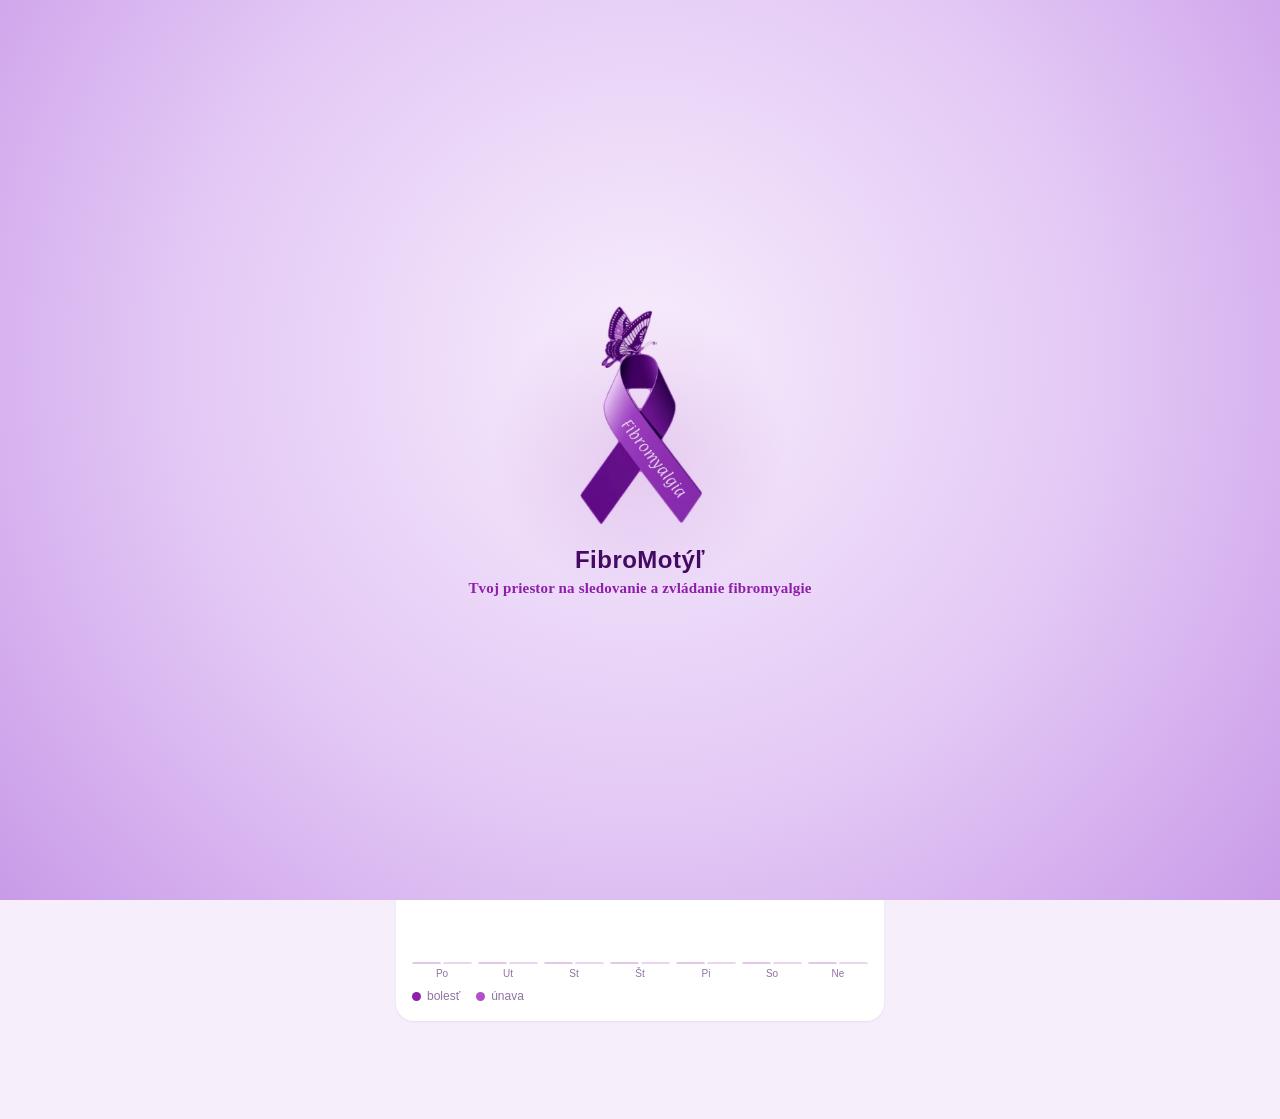
==== index.html @ a42f9e3c "Add checklist of common fibromyalgia-associated diagnoses New "Diagnózy" section with a checklist of" ====
<!DOCTYPE html>
<html lang="sk">
<head>
<meta charset="UTF-8">
<meta name="viewport" content="width=device-width, initial-scale=1.0, maximum-scale=1">
<title>FibroMotýľ</title>
<link rel="manifest" href="manifest.json">
<meta name="theme-color" content="#440A63">
<link rel="apple-touch-icon" href="icon-192.png">
<style>
  :root{
    --bg: #F6EEFB;
    --card: #FFFFFF;
    --ink: #2E123F;
    --ink-soft: #90739F;
    --deep: #440A63;
    --purple: #8E1FA8;
    --purple-light: #D48CE8;
    --accent: #B24FC9;
    --line: #E8DFF5;
    --danger: #C97664;
    --good: #7C9B82;
    --radius: 18px;
  }
  *{box-sizing:border-box;}
  body{
    margin:0;
    background:var(--bg);
    color:var(--ink);
    font-family: -apple-system, BlinkMacSystemFont, "Segoe UI", Roboto, sans-serif;
    -webkit-font-smoothing:antialiased;
  }
  .app{max-width:520px;margin:0 auto;padding-bottom:84px;}

  /* header */
  header.top{
    display:flex;
    align-items:center;
    gap:12px;
    padding:22px 16px 16px;
    background:linear-gradient(160deg, var(--deep), var(--purple) 120%);
    color:#fff;
    border-radius:0 0 24px 24px;
    margin-bottom:14px;
  }
  header.top h1{
    font-size:21px;
    margin:0;
    font-weight:700;
    letter-spacing:.01em;
  }
  header.top p{
    margin:2px 0 0;
    font-size:13px;
    opacity:.85;
  }
  .logo{width:42px;height:42px;flex-shrink:0;}

  main{padding:0 16px;}
  .view{display:none;}
  .view.active{display:block;}

  .card{
    background:var(--card);
    border-radius:var(--radius);
    padding:18px 16px;
    margin-bottom:14px;
    box-shadow: 0 1px 2px rgba(74,42,107,.08);
  }
  .card h2{
    font-size:15px;
    margin:0 0 12px;
    font-weight:700;
    color:var(--deep);
  }
  .card h2 .val{color:var(--purple);}

  /* home summary */
  .summary-row{
    display:flex;
    justify-content:space-between;
    align-items:center;
    padding:10px 0;
    border-bottom:1px solid var(--line);
  }
  .summary-row:last-child{border-bottom:none;}
  .summary-row .lbl{color:var(--ink-soft);font-size:14px;}
  .badge{
    font-size:12px;
    font-weight:700;
    padding:4px 10px;
    border-radius:999px;
  }
  .badge.pending{background:#FBEFE0;color:#B57A2C;}
  .badge.done{background:#E4F1E5;color:var(--good);}

  .quick-btn{
    width:100%;
    padding:14px;
    border:none;
    border-radius:14px;
    background:var(--deep);
    color:#fff;
    font-size:15px;
    font-weight:700;
    margin-top:10px;
    cursor:pointer;
  }

  .tool-grid{
    display:grid;
    grid-template-columns:1fr 1fr;
    gap:10px;
  }
  .tool-card{
    background:var(--card);
    border:1px solid var(--line);
    border-radius:16px;
    padding:16px 10px;
    text-align:center;
    cursor:pointer;
  }
  .tool-card .ic{margin-bottom:8px;color:var(--purple);}
  .tool-card .lbl{font-size:13px;font-weight:600;color:var(--ink);}

  .section-title{
    font-size:14px;
    color:var(--ink-soft);
    margin:22px 4px 10px;
    font-weight:700;
  }

  /* scale (tracker) */
  .scale{display:flex;gap:6px;flex-wrap:wrap;}
  .scale button{
    flex:1 1 auto;min-width:26px;height:42px;border-radius:12px;
    border:1px solid var(--line);background:#FBF8FE;color:var(--ink-soft);
    font-size:13px;font-weight:700;cursor:pointer;
  }
  .scale button.on{color:#fff;border-color:transparent;}
  .scale-labels{display:flex;justify-content:space-between;margin-top:8px;font-size:12px;color:var(--ink-soft);}

  .choice-row{display:flex;gap:8px;}
  .choice-row button{
    flex:1;padding:12px 8px;border-radius:14px;border:1px solid var(--line);
    background:#FBF8FE;color:var(--ink-soft);font-size:14px;font-weight:600;cursor:pointer;
  }
  .choice-row button.on{background:var(--purple);border-color:var(--purple);color:#fff;}

  .chips{display:flex;flex-wrap:wrap;gap:8px;}
  .chip{
    padding:10px 14px;border-radius:999px;border:1px solid var(--line);
    background:#FBF8FE;color:var(--ink-soft);font-size:14px;cursor:pointer;user-select:none;
  }
  .chip.on{background:var(--good);border-color:var(--good);color:#fff;}

  textarea, input[type=text], input[type=date], input[type=tel]{
    width:100%;border:1px solid var(--line);border-radius:12px;padding:12px;
    font-size:15px;font-family:inherit;color:var(--ink);resize:vertical;background:#FBF8FE;
  }
  textarea{min-height:64px;}
  label.f{display:block;font-size:12px;color:var(--ink-soft);margin:10px 0 4px;font-weight:600;}

  .save-btn{
    width:100%;padding:15px;border:none;border-radius:16px;background:var(--deep);
    color:#fff;font-size:15px;font-weight:700;cursor:pointer;margin-top:12px;
  }
  .save-note{text-align:center;font-size:13px;color:var(--good);margin-top:8px;min-height:18px;font-weight:600;}

  .trend{display:flex;align-items:flex-end;gap:6px;height:90px;padding-top:8px;}
  .trend .day{flex:1;display:flex;flex-direction:column;align-items:center;justify-content:flex-end;height:100%;gap:4px;}
  .trend .bar{width:100%;border-radius:6px 6px 0 0;background:var(--purple);}
  .trend .bar.fatigue{background:var(--accent);}
  .trend .lbl{font-size:10px;color:var(--ink-soft);}
  .legend{display:flex;gap:16px;font-size:12px;color:var(--ink-soft);margin-top:10px;}
  .legend span{display:flex;align-items:center;gap:6px;}
  .dot{width:9px;height:9px;border-radius:50%;display:inline-block;}

  .entry{padding:12px 0;border-bottom:1px solid var(--line);font-size:14px;}
  .entry:last-child{border-bottom:none;}
  .entry-top{display:flex;justify-content:space-between;align-items:center;color:var(--ink-soft);}
  .entry-top b{color:var(--ink);}
  .entry-syms{margin-top:4px;color:var(--ink-soft);font-size:13px;}
  .entry-note{margin-top:4px;font-style:italic;color:var(--ink-soft);font-size:13px;}
  .del-btn{border:none;background:none;color:var(--danger);font-size:13px;cursor:pointer;padding:4px;}

  .empty{color:var(--ink-soft);font-size:14px;text-align:center;padding:20px 10px;}

  .list-item{
    display:flex;justify-content:space-between;align-items:flex-start;gap:10px;
    padding:14px 0;border-bottom:1px solid var(--line);
  }
  .list-item:last-child{border-bottom:none;}
  .list-item .info b{display:block;font-size:15px;color:var(--ink);}
  .list-item .info span{font-size:13px;color:var(--ink-soft);}
  .toggle-btn{
    border:1px solid var(--purple);background:#fff;color:var(--purple);
    border-radius:999px;padding:8px 14px;font-size:13px;font-weight:700;cursor:pointer;white-space:nowrap;
  }
  .toggle-btn.on{background:var(--good);border-color:var(--good);color:#fff;}

  /* bottom nav */
  nav.bottom{
    position:fixed;bottom:0;left:0;right:0;
    background:#fff;border-top:1px solid var(--line);
    display:flex;justify-content:space-around;padding:8px 4px calc(8px + env(safe-area-inset-bottom));
    max-width:520px;margin:0 auto;
  }
  nav.bottom button{
    background:none;border:none;display:flex;flex-direction:column;align-items:center;gap:3px;
    color:var(--ink-soft);font-size:10px;font-weight:600;cursor:pointer;padding:4px 2px;flex:1;
  }
  nav.bottom button.active{color:var(--deep);}
  nav.bottom svg{width:21px;height:21px;}

  /* ---------- splash ---------- */
  #splash{
    position:fixed;inset:0;z-index:999;
    display:flex;flex-direction:column;align-items:center;justify-content:center;
    background:radial-gradient(circle at 50% 40%, #F7EDFC 0%, #E3C8F5 55%, #C99BE8 100%);
    transition:opacity .7s ease, visibility .7s ease;
  }
  #splash.hide{opacity:0;visibility:hidden;pointer-events:none;}
  #splash .glow{
    position:absolute;width:300px;height:300px;border-radius:50%;
    background:radial-gradient(circle, rgba(142,31,168,.14) 0%, rgba(142,31,168,0) 70%);
    animation:glowPulse 3.4s ease-in-out infinite;
  }
  @keyframes glowPulse{0%,100%{transform:scale(1);opacity:.6;}50%{transform:scale(1.14);opacity:1;}}

  #splash img#splashArt{
    width:230px;height:auto;position:relative;
    mix-blend-mode:multiply;
    opacity:0;transform:scale(.72);
    animation:artBloom 1.6s cubic-bezier(.34,1.4,.64,1) forwards .2s;
  }
  @keyframes artBloom{to{opacity:1;transform:scale(1);}}

  #splash h2{
    color:var(--deep);font-size:24px;font-weight:800;letter-spacing:.02em;margin:18px 0 4px;
    opacity:0;animation:riseIn .7s ease forwards;animation-delay:1.6s;
  }
  #splash p{
    font-family:Georgia, "Times New Roman", serif;
    color:var(--purple);font-size:15px;font-weight:700;letter-spacing:.01em;
    margin:0;text-align:center;padding:0 36px;line-height:1.45;
    opacity:0;animation:riseIn .7s ease forwards;animation-delay:1.85s;
  }
  @keyframes riseIn{from{opacity:0;transform:translateY(12px);}to{opacity:1;transform:translateY(0);}}

  /* counter (water) */
  .counter-row{display:flex;gap:12px;align-items:center;justify-content:center;padding:6px 0;}
  .counter-btn{
    width:46px;height:46px;border-radius:50%;border:1px solid var(--line);background:#FBF8FE;
    color:var(--deep);font-size:22px;font-weight:800;cursor:pointer;line-height:1;
  }
  .counter-num{font-size:28px;font-weight:800;color:var(--purple);min-width:44px;text-align:center;}

  /* print (Súhrn pre lekára) */
  @media print{
    body *{visibility:hidden;}
    #summaryContent, #summaryContent *{visibility:visible;}
    #summaryContent{position:absolute;left:0;top:0;width:100%;background:#fff;}
    nav.bottom, header.top, #splash, .no-print{display:none !important;}
  }
</style>
</head>
<body>
<div id="splash">
  <div class="glow"></div>
  <img id="splashArt" alt="Fibromyalgia" src="[data-uri]">
  <h2>FibroMotýľ</h2>
  <p>Tvoj priestor na sledovanie a zvládanie fibromyalgie</p>
</div>
<div class="app">

  <header class="top">
    <svg class="logo" viewBox="0 0 64 64" fill="none" xmlns="http://www.w3.org/2000/svg">
      <defs>
        <linearGradient id="wg" x1="0" y1="0" x2="1" y2="1">
          <stop offset="0" stop-color="#E6C6F5"/>
          <stop offset="1" stop-color="#8E1FA8"/>
        </linearGradient>
      </defs>
      <path d="M32 30 C24 10, 6 8, 6 22 C6 34, 20 34, 32 30 Z" fill="url(#wg)"/>
      <path d="M32 30 C40 10, 58 8, 58 22 C58 34, 44 34, 32 30 Z" fill="url(#wg)"/>
      <path d="M32 30 C22 40, 8 42, 10 52 C12 60, 26 54, 32 34 Z" fill="url(#wg)" opacity="0.85"/>
      <path d="M32 30 C42 40, 56 42, 54 52 C52 60, 38 54, 32 34 Z" fill="url(#wg)" opacity="0.85"/>
      <rect x="30.5" y="16" width="3" height="30" rx="1.5" fill="#440A63"/>
    </svg>
    <div>
      <h1>FibroMotýľ</h1>
      <p>Tvoj priestor na sledovanie a zvládanie fibromyalgie</p>
    </div>
  </header>

  <main>

    <!-- HOME -->
    <section class="view active" id="view-home">
      <div class="card">
        <h2>Denné sledovanie</h2>
        <div class="summary-row">
          <span class="lbl">Včera</span>
          <span class="badge" id="homeYesterday">–</span>
        </div>
        <div class="summary-row">
          <span class="lbl">Dnes</span>
          <span class="badge" id="homeToday">–</span>
        </div>
        <button class="quick-btn" data-goto="tracker">+ Pridať dnešný záznam</button>
      </div>

      <div class="section-title">Nástroje</div>
      <div class="tool-grid">
        <div class="tool-card" data-goto="journal">
          <div class="ic"><svg width="26" height="26" viewBox="0 0 24 24" fill="none"><path d="M4 4h13a2 2 0 0 1 2 2v14l-3-2H4a2 2 0 0 1-2-2V6a2 2 0 0 1 2-2Z" stroke="currentColor" stroke-width="1.6"/></svg></div>
          <div class="lbl">Môj denník</div>
        </div>
        <div class="tool-card" data-goto="meds">
          <div class="ic"><svg width="26" height="26" viewBox="0 0 24 24" fill="none"><rect x="3" y="9" width="18" height="7" rx="3.5" stroke="currentColor" stroke-width="1.6"/><path d="M12 9v7" stroke="currentColor" stroke-width="1.6"/></svg></div>
          <div class="lbl">Moje lieky</div>
        </div>
        <div class="tool-card" data-goto="labs">
          <div class="ic"><svg width="26" height="26" viewBox="0 0 24 24" fill="none"><path d="M9 3h6M10 3v6l-5 9a2 2 0 0 0 2 3h10a2 2 0 0 0 2-3l-5-9V3" stroke="currentColor" stroke-width="1.6" stroke-linejoin="round"/></svg></div>
          <div class="lbl">Moje výsledky</div>
        </div>
        <div class="tool-card" data-goto="team">
          <div class="ic"><svg width="26" height="26" viewBox="0 0 24 24" fill="none"><circle cx="9" cy="8" r="3" stroke="currentColor" stroke-width="1.6"/><path d="M3 20c0-3.3 2.7-5 6-5s6 1.7 6 5" stroke="currentColor" stroke-width="1.6"/><circle cx="18" cy="9" r="2.3" stroke="currentColor" stroke-width="1.6"/><path d="M15.5 20c0-2.4 1.7-3.8 3.8-4" stroke="currentColor" stroke-width="1.6"/></svg></div>
          <div class="lbl">Môj tím</div>
        </div>
        <div class="tool-card" data-goto="nutrition">
          <div class="ic"><svg width="26" height="26" viewBox="0 0 24 24" fill="none"><path d="M6 2v8a3 3 0 0 0 3 3v9M6 2v6M9 2v6" stroke="currentColor" stroke-width="1.6" stroke-linecap="round"/><path d="M17 2c-1.5 0-3 1.5-3 4v5a2 2 0 0 0 2 2v9" stroke="currentColor" stroke-width="1.6" stroke-linecap="round"/></svg></div>
          <div class="lbl">Strava</div>
        </div>
        <div class="tool-card" data-goto="cycle">
          <div class="ic"><svg width="26" height="26" viewBox="0 0 24 24" fill="none"><circle cx="12" cy="12" r="9" stroke="currentColor" stroke-width="1.6"/><path d="M12 7v5l3.5 2" stroke="currentColor" stroke-width="1.6" stroke-linecap="round"/></svg></div>
          <div class="lbl">Cyklus</div>
        </div>
        <div class="tool-card" data-goto="summary">
          <div class="ic"><svg width="26" height="26" viewBox="0 0 24 24" fill="none"><path d="M6 2h9l3 3v17H6z" stroke="currentColor" stroke-width="1.6" stroke-linejoin="round"/><path d="M9 10h6M9 14h6M9 18h4" stroke="currentColor" stroke-width="1.6" stroke-linecap="round"/></svg></div>
          <div class="lbl">Súhrn pre lekára</div>
        </div>
        <div class="tool-card" data-goto="backup">
          <div class="ic"><svg width="26" height="26" viewBox="0 0 24 24" fill="none"><path d="M12 3v12m0 0l-4-4m4 4l4-4" stroke="currentColor" stroke-width="1.6" stroke-linecap="round" stroke-linejoin="round"/><path d="M4 17v2a2 2 0 0 0 2 2h12a2 2 0 0 0 2-2v-2" stroke="currentColor" stroke-width="1.6" stroke-linecap="round"/></svg></div>
          <div class="lbl">Záloha</div>
        </div>
        <div class="tool-card" data-goto="diagnoses">
          <div class="ic"><svg width="26" height="26" viewBox="0 0 24 24" fill="none"><path d="M9 3h6a1 1 0 0 1 1 1v1h1a2 2 0 0 1 2 2v12a2 2 0 0 1-2 2H7a2 2 0 0 1-2-2V7a2 2 0 0 1 2-2h1V4a1 1 0 0 1 1-1Z" stroke="currentColor" stroke-width="1.6" stroke-linejoin="round"/><path d="M8.5 13l2 2 4-4.5" stroke="currentColor" stroke-width="1.6" stroke-linecap="round" stroke-linejoin="round"/></svg></div>
          <div class="lbl">Diagnózy</div>
        </div>
      </div>

      <div class="section-title">Posledných 7 dní</div>
      <div class="card">
        <div class="trend" id="trendChart"></div>
        <div class="legend">
          <span><span class="dot" style="background:var(--purple)"></span> bolesť</span>
          <span><span class="dot" style="background:var(--accent)"></span> únava</span>
        </div>
      </div>
    </section>

    <!-- TRACKER -->
    <section class="view" id="view-tracker">
      <div class="card">
        <div id="todayLabel" style="font-size:13px;color:var(--ink-soft);margin-bottom:2px;"></div>
        <h2 style="margin-top:0;">Dnešný záznam</h2>
      </div>

      <div class="card">
        <h2>Bolesť dnes: <span class="val" id="painVal">–</span></h2>
        <div class="scale" id="painScale"></div>
        <div class="scale-labels"><span>žiadna</span><span>najhoršia</span></div>
      </div>

      <div class="card">
        <h2>Únava dnes: <span class="val" id="fatigueVal">–</span></h2>
        <div class="scale" id="fatigueScale"></div>
        <div class="scale-labels"><span>žiadna</span><span>vyčerpaná</span></div>
      </div>

      <div class="card">
        <h2>Nálada / stres dnes: <span class="val" id="moodVal">–</span></h2>
        <div class="scale" id="moodScale"></div>
        <div class="scale-labels"><span>pokojná</span><span>veľmi vystresovaná</span></div>
      </div>

      <div class="card">
        <h2>Spánok</h2>
        <div class="choice-row" id="sleepRow">
          <button data-v="dobry">Dobrý</button>
          <button data-v="priemerny">Priemerný</button>
          <button data-v="zly">Zlý</button>
        </div>
      </div>

      <div class="card">
        <h2>Pitný režim dnes</h2>
        <div class="counter-row">
          <button class="counter-btn" id="waterMinusBtn">−</button>
          <div class="counter-num" id="waterDisplay">0</div>
          <button class="counter-btn" id="waterPlusBtn">+</button>
        </div>
        <div class="empty" style="padding:6px 0 0;">pohárov vody dnes</div>
      </div>

      <div class="card">
        <h2>Počasie dnes</h2>
        <button class="toggle-btn" id="weatherBtn" style="width:100%;">Zistiť počasie podľa polohy</button>
        <div id="weatherStatus" style="font-size:13px;color:var(--ink-soft);margin-top:8px;"></div>
      </div>

      <div class="card">
        <h2>Tep a kroky (nepovinné)</h2>
        <label class="f">Priemerný tep (bpm)</label>
        <input type="text" inputmode="numeric" id="heartRateInput" placeholder="Napr. 78">
        <label class="f">Počet krokov</label>
        <input type="text" inputmode="numeric" id="stepsInput" placeholder="Napr. 3200">
        <div class="empty" style="padding:8px 0 0;text-align:left;">Zadajte hodnoty z appky Zdravie / Google Fit, alebo skúste krokomer nižšie.</div>
        <button class="toggle-btn" id="pedoToggleBtn" style="margin-top:10px;width:100%;">Spustiť krokomer telefónu</button>
        <div id="pedoStatus" style="font-size:13px;color:var(--ink-soft);margin-top:8px;"></div>
      </div>

      <div class="card">
        <h2>Príznaky dnes</h2>
        <div class="chips" id="symChips"></div>
      </div>

      <div class="card">
        <h2>Poznámka (nepovinné)</h2>
        <textarea id="noteInput" placeholder="Napr. čo mohlo bolesť spustiť, ako si sa cítila..."></textarea>
      </div>

      <button class="save-btn" id="saveBtn">Uložiť dnešný záznam</button>
      <div class="save-note" id="saveNote"></div>

      <div class="section-title">História záznamov</div>
      <div class="card" id="historyCard"><div class="empty">Zatiaľ žiadne záznamy.</div></div>
    </section>

    <!-- JOURNAL -->
    <section class="view" id="view-journal">
      <div class="card">
        <h2>Nový zápis do denníka</h2>
        <textarea id="journalInput" placeholder="Ako sa dnes cítiš? Čo sa dialo?" style="min-height:90px;"></textarea>
        <button class="save-btn" id="journalSaveBtn">Uložiť zápis</button>
      </div>
      <div class="section-title">Moje zápisy</div>
      <div class="card" id="journalList"><div class="empty">Zatiaľ žiadne zápisy.</div></div>
    </section>

    <!-- MEDS -->
    <section class="view" id="view-meds">
      <div class="card">
        <h2>Pripomienky</h2>
        <div class="empty" style="text-align:left;padding:0 0 10px;">Appka vám vie pripomenúť liek, ak ju máte otvorenú v prehliadači telefónu. Nie je to 100% spoľahlivé na pozadí (najmä na iPhone), preto sa naň úplne nespoliehajte.</div>
        <button class="toggle-btn" id="notifPermBtn" style="width:100%;">Povoliť pripomienky</button>
        <div id="notifStatus" style="font-size:13px;color:var(--ink-soft);margin-top:8px;"></div>
      </div>
      <div class="card">
        <h2>Pridať liek</h2>
        <label class="f">Názov lieku</label>
        <input type="text" id="medName" placeholder="Napr. Pregabalin">
        <label class="f">Dávka</label>
        <input type="text" id="medDose" placeholder="Napr. 75 mg">
        <label class="f">Kedy užívať</label>
        <input type="text" id="medTime" placeholder="Napr. ráno a večer">
        <label class="f">Pripomenúť o (nepovinné)</label>
        <input type="time" id="medReminder">
        <button class="save-btn" id="medSaveBtn">Pridať liek</button>
      </div>
      <div class="section-title">Moje lieky</div>
      <div class="card" id="medsList"><div class="empty">Zatiaľ žiadne lieky.</div></div>
    </section>

    <!-- LABS -->
    <section class="view" id="view-labs">
      <div class="card">
        <h2>Pridať výsledok</h2>
        <label class="f">Názov vyšetrenia</label>
        <input type="text" id="labName" placeholder="Napr. Vitamín D">
        <label class="f">Hodnota</label>
        <input type="text" id="labValue" placeholder="Napr. 42 nmol/l">
        <label class="f">Dátum</label>
        <input type="date" id="labDate">
        <button class="save-btn" id="labSaveBtn">Pridať výsledok</button>
      </div>
      <div class="section-title">Moje výsledky</div>
      <div class="card" id="labsList"><div class="empty">Zatiaľ žiadne výsledky.</div></div>
    </section>

    <!-- TEAM -->
    <section class="view" id="view-team">
      <div class="card">
        <h2>Pridať kontakt</h2>
        <label class="f">Meno</label>
        <input type="text" id="teamName" placeholder="Napr. MUDr. Nováková">
        <label class="f">Špecializácia</label>
        <input type="text" id="teamSpec" placeholder="Napr. reumatológ">
        <label class="f">Telefón</label>
        <input type="tel" id="teamPhone" placeholder="Napr. 0900 123 456">
        <button class="save-btn" id="teamSaveBtn">Pridať kontakt</button>
      </div>
      <div class="section-title">Môj tím starostlivosti</div>
      <div class="card" id="teamList"><div class="empty">Zatiaľ žiadne kontakty.</div></div>
    </section>

    <!-- NUTRITION -->
    <section class="view" id="view-nutrition">
      <div class="card">
        <h2>Dnešný príjem kalórií</h2>
        <div class="empty" id="nutritionTotal" style="font-size:1.4rem;font-weight:700;color:var(--purple);">0 kcal</div>
      </div>
      <div class="card">
        <h2>Vyhľadať potravinu</h2>
        <label class="f">Názov potraviny</label>
        <input type="text" id="foodSearchInput" placeholder="Napr. jogurt biely">
        <button class="save-btn" id="foodSearchBtn">Hľadať</button>
        <div id="foodSearchStatus" style="margin-top:8px;font-size:.9rem;color:#777;"></div>
        <div id="foodSearchResults"></div>
      </div>
      <div class="card">
        <h2>Pridať ručne</h2>
        <label class="f">Názov</label>
        <input type="text" id="manualFoodName" placeholder="Napr. domáca polievka">
        <label class="f">Kalórie (kcal)</label>
        <input type="number" id="manualFoodKcal" placeholder="Napr. 250">
        <button class="save-btn" id="manualFoodBtn">Pridať</button>
      </div>
      <div class="section-title">Dnešný záznam stravy</div>
      <div class="card" id="nutritionList"><div class="empty">Zatiaľ žiadny záznam.</div></div>
    </section>

    <!-- CYCLE -->
    <section class="view" id="view-cycle">
      <div class="card">
        <h2>Sledovanie cyklu</h2>
        <div class="empty" id="cycleStatus" style="text-align:left;padding:0 0 14px;">Zatiaľ žiadny záznam.</div>
        <button class="save-btn" id="cycleLogBtn">Dnes mi začala menštruácia</button>
      </div>
      <div class="section-title">História</div>
      <div class="card" id="cycleList"><div class="empty">Zatiaľ žiadne záznamy.</div></div>
    </section>

    <!-- SUMMARY (pre lekára) -->
    <section class="view" id="view-summary">
      <div class="card no-print">
        <h2>Súhrn pre lekára</h2>
        <div class="empty" style="text-align:left;padding:0 0 14px;">Appka pripraví prehľadný súhrn posledných 14 dní. Tlačidlo otvorí tlačové okno, kde môžete zvoliť „Uložiť ako PDF" a poslať alebo vytlačiť súhrn pre lekára.</div>
        <button class="save-btn" id="printSummaryBtn">Vytlačiť / uložiť ako PDF</button>
      </div>
      <div class="card" id="summaryContent"></div>
    </section>

    <!-- DIAGNOSES -->
    <section class="view" id="view-diagnoses">
      <div class="card">
        <h2>Sprievodné diagnózy</h2>
        <div class="empty" style="text-align:left;padding:0 0 12px;">Fibromyalgia sa často vyskytuje spolu s ďalšími diagnózami. Zaškrtnite tie, ktoré máte potvrdené – uvidíte ich potom aj v súhrne pre lekára.</div>
        <div class="chips" id="diagnosisChips"></div>
      </div>
      <div class="card">
        <h2>Pridať vlastnú diagnózu</h2>
        <label class="f">Názov</label>
        <input type="text" id="customDiagnosisName" placeholder="Napr. iná diagnóza, ktorá tu chýba">
        <button class="save-btn" id="customDiagnosisBtn">Pridať</button>
      </div>
      <div class="section-title">Moje vlastné diagnózy</div>
      <div class="card" id="customDiagnosisList"><div class="empty">Zatiaľ žiadne vlastné diagnózy.</div></div>
    </section>

    <!-- BACKUP -->
    <section class="view" id="view-backup">
      <div class="card">
        <h2>Záloha dát</h2>
        <div class="empty" style="text-align:left;padding:0 0 14px;">Appka ukladá dáta iba vo vašom telefóne. Stiahnite si zálohu (súbor), aby ste o dáta neprišli pri zmene telefónu alebo vymazaní prehliadača. Súbor si môžete uložiť napr. do emailu alebo cloudového úložiska.</div>
        <button class="save-btn" id="exportBtn">Stiahnuť zálohu</button>
        <label class="f" style="margin-top:18px;">Nahrať zálohu zo súboru</label>
        <input type="file" id="importFile" accept="application/json">
        <div class="save-note" id="backupNote"></div>
      </div>
    </section>

  </main>

  <nav class="bottom">
    <button data-goto="home" class="active">
      <svg viewBox="0 0 24 24" fill="none"><path d="M4 11l8-7 8 7M6 10v9a1 1 0 0 0 1 1h4v-6h2v6h4a1 1 0 0 0 1-1v-9" stroke="currentColor" stroke-width="1.7" stroke-linejoin="round"/></svg>
      Domov
    </button>
    <button data-goto="tracker">
      <svg viewBox="0 0 24 24" fill="none"><path d="M3 17l5-5 4 4 9-9" stroke="currentColor" stroke-width="1.7" stroke-linecap="round" stroke-linejoin="round"/></svg>
      Sledovanie
    </button>
    <button data-goto="journal">
      <svg viewBox="0 0 24 24" fill="none"><path d="M4 4h13a2 2 0 0 1 2 2v14l-3-2H4a2 2 0 0 1-2-2V6a2 2 0 0 1 2-2Z" stroke="currentColor" stroke-width="1.6"/></svg>
      Denník
    </button>
    <button data-goto="meds">
      <svg viewBox="0 0 24 24" fill="none"><rect x="3" y="9" width="18" height="7" rx="3.5" stroke="currentColor" stroke-width="1.6"/><path d="M12 9v7" stroke="currentColor" stroke-width="1.6"/></svg>
      Lieky
    </button>
    <button data-goto="labs">
      <svg viewBox="0 0 24 24" fill="none"><path d="M9 3h6M10 3v6l-5 9a2 2 0 0 0 2 3h10a2 2 0 0 0 2-3l-5-9V3" stroke="currentColor" stroke-width="1.6" stroke-linejoin="round"/></svg>
      Výsledky
    </button>
    <button data-goto="team">
      <svg viewBox="0 0 24 24" fill="none"><circle cx="9" cy="8" r="3" stroke="currentColor" stroke-width="1.6"/><path d="M3 20c0-3.3 2.7-5 6-5s6 1.7 6 5" stroke="currentColor" stroke-width="1.6"/></svg>
      Tím
    </button>
    <button data-goto="nutrition">
      <svg viewBox="0 0 24 24" fill="none"><path d="M6 2v8a3 3 0 0 0 3 3v9M6 2v6M9 2v6" stroke="currentColor" stroke-width="1.6" stroke-linecap="round"/><path d="M17 2c-1.5 0-3 1.5-3 4v5a2 2 0 0 0 2 2v9" stroke="currentColor" stroke-width="1.6" stroke-linecap="round"/></svg>
      Strava
    </button>
  </nav>

</div>

<script>
const SYMPTOMS = ["Mozgová hmla","Bolesť hlavy","Stuhnutosť","Nespavosť","Úzkosť / napätie","Bolesť žalúdka","Citlivosť na svetlo/hluk","Studené ruky/nohy"];
const COMMON_DIAGNOSES = [
  "Syndróm dráždivého čreva (IBS)",
  "Migréna / chronické bolesti hlavy",
  "Syndróm chronickej únavy (CFS/ME)",
  "Depresia",
  "Úzkostná porucha",
  "Porucha spánku (nespavosť, spánkové apnoe)",
  "Syndróm nepokojných nôh",
  "Temporomandibulárna porucha (TMJ)",
  "Intersticiálna cystitída",
  "Endometrióza",
  "Hypotyreóza",
  "Reumatoidná artritída",
  "Sjögrenov syndróm",
  "Systémový lupus erythematosus",
  "Osteoartróza"
];
const DOW = ["Ne","Po","Ut","St","Št","Pi","So"];

const STORAGE_KEYS = {
  tracker: 'fibromotyl_tracker',   // object: { "2026-09-26": {pain, fatigue, sleep, syms, note} }
  journal: 'fibromotyl_journal',   // array: [{id, ts, text}]
  meds: 'fibromotyl_meds',         // array: [{id, name, dose, time, takenDates}]
  labs: 'fibromotyl_labs',         // array: [{id, name, value, date}]
  team: 'fibromotyl_team',         // array: [{id, name, spec, phone}]
  nutrition: 'fibromotyl_nutrition', // array: [{id, ts, dateKey, name, kcal, grams}]
  cycle: 'fibromotyl_cycle',       // array: [{id, date}]
  notified: 'fibromotyl_notified', // array of notification keys already shown
  diagnoses: 'fibromotyl_diagnoses',           // array of selected COMMON_DIAGNOSES strings
  customDiagnoses: 'fibromotyl_custom_diagnoses', // array: [{id, name}]
};

function loadJSON(key, fallback){
  try{ const raw = localStorage.getItem(key); return raw ? JSON.parse(raw) : fallback; }
  catch(e){ return fallback; }
}
function saveJSON(key, value){
  try{ localStorage.setItem(key, JSON.stringify(value)); }catch(e){}
}
function uid(){ return Date.now().toString(36) + Math.random().toString(36).slice(2,7); }

/* ---------- navigation ---------- */
function goto(view){
  document.querySelectorAll('.view').forEach(v=>v.classList.toggle('active', v.id==='view-'+view));
  document.querySelectorAll('nav.bottom button').forEach(b=>b.classList.toggle('active', b.dataset.goto===view));
  window.scrollTo(0,0);
  if(view==='meds') renderMeds();
  if(view==='labs') renderLabs();
  if(view==='team') renderTeam();
  if(view==='journal') renderJournal();
  if(view==='nutrition') renderNutrition();
  if(view==='cycle') renderCycle();
  if(view==='summary') renderSummary();
  if(view==='diagnoses') renderDiagnoses();
}
document.querySelectorAll('[data-goto]').forEach(el=>{
  el.addEventListener('click', ()=> goto(el.dataset.goto));
});

/* ---------- TRACKER (daily entry) ---------- */
let state = { pain:null, fatigue:null, mood:null, sleep:null, syms:new Set(), note:"" };
function todayKey(){ return new Date().toISOString().slice(0,10); }
function fmtDateLabel(d){ return d.toLocaleDateString('sk-SK', { weekday:'long', day:'numeric', month:'long' }); }
document.getElementById('todayLabel').textContent = fmtDateLabel(new Date());

function buildScale(containerId, valId, key){
  const el = document.getElementById(containerId);
  for(let i=0;i<=10;i++){
    const b = document.createElement('button');
    b.textContent = i;
    b.addEventListener('click', ()=>{
      state[key] = i;
      document.getElementById(valId).textContent = i;
      [...el.children].forEach((c,idx)=>{
        c.classList.toggle('on', idx<=i);
        if(idx<=i){
          const t = i/10;
          const r = Math.round(140 + t*(201-140));
          const g = Math.round(95 + t*(118-95));
          const bl = Math.round(191 + t*(100-191));
          c.style.background = `rgb(${r},${g},${bl})`;
        } else { c.style.background = ''; }
      });
    });
    el.appendChild(b);
  }
}
buildScale('painScale','painVal','pain');
buildScale('fatigueScale','fatigueVal','fatigue');
buildScale('moodScale','moodVal','mood');

function updateTodayField(field, value){
  const all = loadJSON(STORAGE_KEYS.tracker, {});
  all[todayKey()] = Object.assign({}, all[todayKey()], {[field]: value});
  saveJSON(STORAGE_KEYS.tracker, all);
}

/* ---------- water ---------- */
let waterCount = 0;
function refreshWaterDisplay(){ document.getElementById('waterDisplay').textContent = waterCount; }
document.getElementById('waterPlusBtn').addEventListener('click', ()=>{
  waterCount++; refreshWaterDisplay(); updateTodayField('water', waterCount);
});
document.getElementById('waterMinusBtn').addEventListener('click', ()=>{
  waterCount = Math.max(0, waterCount-1); refreshWaterDisplay(); updateTodayField('water', waterCount);
});

/* ---------- weather ---------- */
function showWeatherStatus(w){
  const el = document.getElementById('weatherStatus');
  if(w && w.temp!==undefined){
    el.textContent = `Naposledy zistené dnes: ${Math.round(w.temp)} °C, tlak ${Math.round(w.pressure)} hPa`;
  }
}
document.getElementById('weatherBtn').addEventListener('click', ()=>{
  const statusEl = document.getElementById('weatherStatus');
  if(!('geolocation' in navigator)){
    statusEl.textContent = 'Tento prehliadač nepodporuje zisťovanie polohy.';
    return;
  }
  statusEl.textContent = 'Zisťujem polohu...';
  navigator.geolocation.getCurrentPosition(async (pos)=>{
    try{
      statusEl.textContent = 'Zisťujem počasie...';
      const { latitude, longitude } = pos.coords;
      const url = `https://api.open-meteo.com/v1/forecast?latitude=${latitude}&longitude=${longitude}&current=temperature_2m,surface_pressure`;
      const res = await fetch(url);
      const data = await res.json();
      const temp = data.current && data.current.temperature_2m;
      const pressure = data.current && data.current.surface_pressure;
      if(temp===undefined){ statusEl.textContent = 'Počasie sa nepodarilo zistiť.'; return; }
      const w = { temp, pressure };
      updateTodayField('weather', w);
      showWeatherStatus(w);
    }catch(e){
      statusEl.textContent = 'Počasie sa nepodarilo zistiť. Skontrolujte pripojenie na internet.';
    }
  }, ()=>{
    statusEl.textContent = 'Prístup k polohe bol zamietnutý.';
  });
});

document.querySelectorAll('#sleepRow button').forEach(b=>{
  b.addEventListener('click', ()=>{
    document.querySelectorAll('#sleepRow button').forEach(x=>x.classList.remove('on'));
    b.classList.add('on');
    state.sleep = b.dataset.v;
  });
});

const chipsEl = document.getElementById('symChips');
SYMPTOMS.forEach(s=>{
  const c = document.createElement('div');
  c.className = 'chip'; c.textContent = s;
  c.addEventListener('click', ()=>{
    c.classList.toggle('on');
    if(state.syms.has(s)) state.syms.delete(s); else state.syms.add(s);
  });
  chipsEl.appendChild(c);
});
document.getElementById('noteInput').addEventListener('input', e=>{ state.note = e.target.value; });

function saveEntry(){
  const n = document.getElementById('saveNote');
  if(state.pain===null || state.fatigue===null){
    n.style.color = 'var(--danger)'; n.textContent = 'Vyber aspoň bolesť a únavu.';
    return;
  }
  const heartRate = document.getElementById('heartRateInput').value.trim();
  const steps = document.getElementById('stepsInput').value.trim();
  const all = loadJSON(STORAGE_KEYS.tracker, {});
  all[todayKey()] = Object.assign({}, all[todayKey()], { pain: state.pain, fatigue: state.fatigue, mood: state.mood, sleep: state.sleep, syms:[...state.syms], note: state.note, heartRate, steps });
  saveJSON(STORAGE_KEYS.tracker, all);
  n.style.color = 'var(--good)'; n.textContent = 'Uložené ✓';
  loadHistory(); refreshHome();
}
document.getElementById('saveBtn').addEventListener('click', saveEntry);

function loadTodayIfExists(){
  const all = loadJSON(STORAGE_KEYS.tracker, {});
  const d = all[todayKey()];
  if(d){
    if(d.pain!==null && d.pain!==undefined) document.getElementById('painScale').children[d.pain].click();
    if(d.fatigue!==null && d.fatigue!==undefined) document.getElementById('fatigueScale').children[d.fatigue].click();
    if(d.mood!==null && d.mood!==undefined) document.getElementById('moodScale').children[d.mood].click();
    if(d.sleep){ [...document.querySelectorAll('#sleepRow button')].find(b=>b.dataset.v===d.sleep)?.click(); }
    state.syms = new Set(d.syms||[]);
    [...chipsEl.children].forEach(c=>{ if(state.syms.has(c.textContent)) c.classList.add('on'); });
    document.getElementById('noteInput').value = d.note||'';
    state.note = d.note||'';
    document.getElementById('heartRateInput').value = d.heartRate||'';
    document.getElementById('stepsInput').value = d.steps||'';
  }
  waterCount = (d && d.water) || 0;
  refreshWaterDisplay();
  if(d && d.weather) showWeatherStatus(d.weather);
}

function loadHistory(){
  const all = loadJSON(STORAGE_KEYS.tracker, {});
  const entries = Object.keys(all).map(date => ({ date, ...all[date] }));
  entries.sort((a,b)=> a.date < b.date ? 1 : -1);

  const histCard = document.getElementById('historyCard');
  if(entries.length===0){ histCard.innerHTML = '<div class="empty">Zatiaľ žiadne záznamy.</div>'; }
  else{
    histCard.innerHTML = '';
    entries.forEach(e=>{
      const div = document.createElement('div'); div.className='entry';
      const dObj = new Date(e.date+'T00:00:00');
      div.innerHTML = `
        <div class="entry-top">
          <span>${dObj.toLocaleDateString('sk-SK',{day:'numeric',month:'short'})}</span>
          <span><b>Bolesť ${e.pain}</b> · Únava ${e.fatigue}</span>
          <button class="del-btn" data-date="${e.date}">Zmazať</button>
        </div>
        ${e.syms && e.syms.length ? `<div class="entry-syms">${escapeHtml(e.syms.join(', '))}</div>` : ''}
        ${(e.mood!==undefined && e.mood!==null) || e.water || e.weather ? `<div class="entry-syms">${e.mood!==undefined && e.mood!==null ? 'Nálada/stres: '+e.mood : ''}${e.water ? ' · Voda: '+e.water+' pohárov' : ''}${e.weather ? ' · Počasie: '+Math.round(e.weather.temp)+'°C' : ''}</div>` : ''}
        ${(e.heartRate || e.steps) ? `<div class="entry-syms">${e.heartRate ? 'Tep: '+escapeHtml(e.heartRate)+' bpm' : ''}${e.heartRate && e.steps ? ' · ' : ''}${e.steps ? 'Kroky: '+escapeHtml(e.steps) : ''}</div>` : ''}
        ${e.note ? `<div class="entry-note">„${escapeHtml(e.note)}"</div>` : ''}
      `;
      histCard.appendChild(div);
    });
    histCard.querySelectorAll('.del-btn').forEach(btn=>{
      btn.addEventListener('click', ()=>{
        const all2 = loadJSON(STORAGE_KEYS.tracker, {});
        delete all2[btn.dataset.date];
        saveJSON(STORAGE_KEYS.tracker, all2);
        loadHistory(); refreshHome();
        if(btn.dataset.date===todayKey()){ location.reload(); }
      });
    });
  }
  return entries;
}

function renderTrend(entries){
  const trendEl = document.getElementById('trendChart');
  trendEl.innerHTML = '';
  const byDate = {}; entries.forEach(e=> byDate[e.date]=e);
  const today = new Date();
  for(let i=6;i>=0;i--){
    const d = new Date(today); d.setDate(d.getDate()-i);
    const key = d.toISOString().slice(0,10);
    const e = byDate[key];
    const dayDiv = document.createElement('div'); dayDiv.className='day';
    const painH = e ? Math.max(4, e.pain*7) : 2;
    const fatH = e ? Math.max(4, e.fatigue*7) : 2;
    dayDiv.innerHTML = `
      <div style="display:flex;align-items:flex-end;gap:2px;height:70px;width:100%;">
        <div class="bar" style="height:${painH}px;opacity:${e?1:0.25}"></div>
        <div class="bar fatigue" style="height:${fatH}px;opacity:${e?1:0.25}"></div>
      </div>
      <div class="lbl">${DOW[d.getDay()]}</div>
    `;
    trendEl.appendChild(dayDiv);
  }
}

function refreshHome(){
  const all = loadJSON(STORAGE_KEYS.tracker, {});
  const y = new Date(); y.setDate(y.getDate()-1);
  const yKey = y.toISOString().slice(0,10);
  const tEl = document.getElementById('homeToday');
  const yEl = document.getElementById('homeYesterday');
  const hasToday = !!all[todayKey()];
  const hasYesterday = !!all[yKey];
  tEl.textContent = hasToday ? 'Vyplnené' : 'Nevyplnené';
  tEl.className = 'badge ' + (hasToday ? 'done' : 'pending');
  yEl.textContent = hasYesterday ? 'Vyplnené' : 'Nevyplnené';
  yEl.className = 'badge ' + (hasYesterday ? 'done' : 'pending');
}

/* ---------- JOURNAL ---------- */
function renderJournal(){
  const list = document.getElementById('journalList');
  const items = loadJSON(STORAGE_KEYS.journal, []).slice().sort((a,b)=> (b.ts||0)-(a.ts||0));
  if(items.length===0){ list.innerHTML = '<div class="empty">Zatiaľ žiadne zápisy.</div>'; return; }
  list.innerHTML = '';
  items.forEach(it=>{
    const div = document.createElement('div'); div.className='entry';
    const d = new Date(it.ts);
    div.innerHTML = `
      <div class="entry-top">
        <span>${d.toLocaleDateString('sk-SK',{day:'numeric',month:'short',year:'numeric'})}</span>
        <button class="del-btn" data-key="${it.id}">Zmazať</button>
      </div>
      <div class="entry-note" style="font-style:normal;color:var(--ink);margin-top:6px;">${escapeHtml(it.text)}</div>
    `;
    list.appendChild(div);
  });
  list.querySelectorAll('.del-btn').forEach(btn=>{
    btn.addEventListener('click', ()=>{
      const items2 = loadJSON(STORAGE_KEYS.journal, []).filter(x=>x.id!==btn.dataset.key);
      saveJSON(STORAGE_KEYS.journal, items2);
      renderJournal();
    });
  });
}
document.getElementById('journalSaveBtn').addEventListener('click', ()=>{
  const ta = document.getElementById('journalInput');
  if(!ta.value.trim()) return;
  const items = loadJSON(STORAGE_KEYS.journal, []);
  items.push({id: uid(), ts: Date.now(), text: ta.value.trim()});
  saveJSON(STORAGE_KEYS.journal, items);
  ta.value = '';
  renderJournal();
});

/* ---------- MEDS ---------- */
function renderMeds(){
  const list = document.getElementById('medsList');
  const items = loadJSON(STORAGE_KEYS.meds, []);
  if(items.length===0){ list.innerHTML = '<div class="empty">Zatiaľ žiadne lieky.</div>'; return; }
  list.innerHTML = '';
  const tKey = todayKey();
  items.forEach(it=>{
    const takenToday = (it.takenDates||[]).includes(tKey);
    const div = document.createElement('div'); div.className='list-item';
    div.innerHTML = `
      <div class="info">
        <b>${escapeHtml(it.name)}</b>
        <span>${escapeHtml(it.dose||'')}${it.time?' · '+escapeHtml(it.time):''}${it.reminderTime?' · pripomienka '+escapeHtml(it.reminderTime):''}</span>
      </div>
      <div style="display:flex;flex-direction:column;gap:6px;align-items:flex-end;">
        <button class="toggle-btn ${takenToday?'on':''}" data-key="${it.id}">${takenToday?'Vzaté dnes ✓':'Vziať dnes'}</button>
        <button class="del-btn" data-delkey="${it.id}">Zmazať</button>
      </div>
    `;
    list.appendChild(div);
  });
  list.querySelectorAll('.toggle-btn').forEach(btn=>{
    btn.addEventListener('click', ()=>{
      const items2 = loadJSON(STORAGE_KEYS.meds, []);
      const med = items2.find(m=>m.id===btn.dataset.key);
      if(med){
        med.takenDates = med.takenDates || [];
        const idx = med.takenDates.indexOf(tKey);
        if(idx>=0) med.takenDates.splice(idx,1); else med.takenDates.push(tKey);
        saveJSON(STORAGE_KEYS.meds, items2);
        renderMeds();
      }
    });
  });
  list.querySelectorAll('[data-delkey]').forEach(btn=>{
    btn.addEventListener('click', ()=>{
      const items2 = loadJSON(STORAGE_KEYS.meds, []).filter(m=>m.id!==btn.dataset.delkey);
      saveJSON(STORAGE_KEYS.meds, items2);
      renderMeds();
    });
  });
}
document.getElementById('medSaveBtn').addEventListener('click', ()=>{
  const name = document.getElementById('medName').value.trim();
  if(!name) return;
  const dose = document.getElementById('medDose').value.trim();
  const time = document.getElementById('medTime').value.trim();
  const reminderTime = document.getElementById('medReminder').value.trim();
  const items = loadJSON(STORAGE_KEYS.meds, []);
  items.push({id: uid(), name, dose, time, reminderTime, takenDates:[]});
  saveJSON(STORAGE_KEYS.meds, items);
  document.getElementById('medName').value='';
  document.getElementById('medDose').value='';
  document.getElementById('medTime').value='';
  document.getElementById('medReminder').value='';
  renderMeds();
});

/* ---------- notifications / med reminders ---------- */
function updateNotifStatus(){
  const el = document.getElementById('notifStatus');
  if(!('Notification' in window)){ el.textContent = 'Tento prehliadač nepodporuje notifikácie.'; return; }
  if(Notification.permission==='granted') el.textContent = 'Pripomienky sú povolené.';
  else if(Notification.permission==='denied') el.textContent = 'Pripomienky boli zamietnuté (dajú sa znova povoliť v nastaveniach prehliadača).';
  else el.textContent = '';
}
document.getElementById('notifPermBtn').addEventListener('click', ()=>{
  if(!('Notification' in window)){ updateNotifStatus(); return; }
  Notification.requestPermission().then(()=> updateNotifStatus());
});
updateNotifStatus();

function checkMedReminders(){
  if(!('Notification' in window) || Notification.permission!=='granted') return;
  const hhmm = new Date().toTimeString().slice(0,5);
  const items = loadJSON(STORAGE_KEYS.meds, []);
  const notified = loadJSON(STORAGE_KEYS.notified, []);
  let changed = false;
  items.forEach(m=>{
    if(m.reminderTime && m.reminderTime===hhmm){
      const key = m.id + '_' + todayKey() + '_' + hhmm;
      if(!notified.includes(key)){
        try{ new Notification('Čas na liek: ' + m.name, { body: m.dose ? 'Dávka: ' + m.dose : 'Nezabudni si vziať liek.' }); }catch(e){}
        notified.push(key); changed = true;
      }
    }
  });
  if(changed) saveJSON(STORAGE_KEYS.notified, notified);
}
setInterval(checkMedReminders, 30000);

/* ---------- LABS ---------- */
function renderLabs(){
  const list = document.getElementById('labsList');
  const items = loadJSON(STORAGE_KEYS.labs, []).slice().sort((a,b)=> (b.date||'').localeCompare(a.date||''));
  if(items.length===0){ list.innerHTML = '<div class="empty">Zatiaľ žiadne výsledky.</div>'; return; }
  list.innerHTML = '';
  items.forEach(it=>{
    const div = document.createElement('div'); div.className='list-item';
    div.innerHTML = `
      <div class="info">
        <b>${escapeHtml(it.name)}</b>
        <span>${escapeHtml(it.value||'')}${it.date?' · '+new Date(it.date+'T00:00:00').toLocaleDateString('sk-SK',{day:'numeric',month:'short',year:'numeric'}):''}</span>
      </div>
      <button class="del-btn" data-key="${it.id}">Zmazať</button>
    `;
    list.appendChild(div);
  });
  list.querySelectorAll('.del-btn').forEach(btn=>{
    btn.addEventListener('click', ()=>{
      const items2 = loadJSON(STORAGE_KEYS.labs, []).filter(x=>x.id!==btn.dataset.key);
      saveJSON(STORAGE_KEYS.labs, items2);
      renderLabs();
    });
  });
}
document.getElementById('labSaveBtn').addEventListener('click', ()=>{
  const name = document.getElementById('labName').value.trim();
  if(!name) return;
  const value = document.getElementById('labValue').value.trim();
  const date = document.getElementById('labDate').value || todayKey();
  const items = loadJSON(STORAGE_KEYS.labs, []);
  items.push({id: uid(), name, value, date});
  saveJSON(STORAGE_KEYS.labs, items);
  document.getElementById('labName').value='';
  document.getElementById('labValue').value='';
  document.getElementById('labDate').value='';
  renderLabs();
});

/* ---------- CARE TEAM ---------- */
function renderTeam(){
  const list = document.getElementById('teamList');
  let items = loadJSON(STORAGE_KEYS.team, []);
  if(items.length===0){
    const defaults = ["Reumatológ","Algeziológ","Ortopéd","Psychiater","Psychológ"];
    items = defaults.map(spec => ({id: uid(), name:'', spec, phone:''}));
    saveJSON(STORAGE_KEYS.team, items);
  }
  list.innerHTML = '';
  items.forEach(it=>{
    const div = document.createElement('div'); div.className='list-item';
    div.innerHTML = `
      <div class="info">
        <b>${escapeHtml(it.name) || '(meno nevyplnené)'}</b>
        <span>${escapeHtml(it.spec||'')}${it.phone?' · '+escapeHtml(it.phone):''}</span>
      </div>
      <button class="del-btn" data-key="${it.id}">Zmazať</button>
    `;
    list.appendChild(div);
  });
  list.querySelectorAll('.del-btn').forEach(btn=>{
    btn.addEventListener('click', ()=>{
      const items2 = loadJSON(STORAGE_KEYS.team, []).filter(x=>x.id!==btn.dataset.key);
      saveJSON(STORAGE_KEYS.team, items2);
      renderTeam();
    });
  });
}
document.getElementById('teamSaveBtn').addEventListener('click', ()=>{
  const name = document.getElementById('teamName').value.trim();
  if(!name) return;
  const spec = document.getElementById('teamSpec').value.trim();
  const phone = document.getElementById('teamPhone').value.trim();
  const items = loadJSON(STORAGE_KEYS.team, []);
  items.push({id: uid(), name, spec, phone});
  saveJSON(STORAGE_KEYS.team, items);
  document.getElementById('teamName').value='';
  document.getElementById('teamSpec').value='';
  document.getElementById('teamPhone').value='';
  renderTeam();
});

/* ---------- NUTRITION (Strava / kalórie) ---------- */
function nutritionTodayItems(){
  return loadJSON(STORAGE_KEYS.nutrition, []).filter(x=>x.dateKey===todayKey());
}
function renderNutrition(){
  const list = document.getElementById('nutritionList');
  const items = nutritionTodayItems().slice().sort((a,b)=> (b.ts||0)-(a.ts||0));
  const total = items.reduce((sum,it)=> sum + (Number(it.kcal)||0), 0);
  document.getElementById('nutritionTotal').textContent = Math.round(total) + ' kcal';
  list.innerHTML = '';
  if(items.length===0){
    list.innerHTML = '<div class="empty">Zatiaľ žiadny záznam.</div>';
    return;
  }
  items.forEach(it=>{
    const div = document.createElement('div'); div.className='list-item';
    div.innerHTML = `
      <div class="info">
        <b>${escapeHtml(it.name)}</b>
        <span>${Math.round(it.kcal)} kcal${it.grams?' · '+it.grams+' g':''}</span>
      </div>
      <button class="del-btn" data-key="${it.id}">Zmazať</button>
    `;
    list.appendChild(div);
  });
  list.querySelectorAll('.del-btn').forEach(btn=>{
    btn.addEventListener('click', ()=>{
      const items2 = loadJSON(STORAGE_KEYS.nutrition, []).filter(x=>x.id!==btn.dataset.key);
      saveJSON(STORAGE_KEYS.nutrition, items2);
      renderNutrition();
    });
  });
}
function addNutritionEntry(name, kcal, grams){
  const items = loadJSON(STORAGE_KEYS.nutrition, []);
  items.push({id: uid(), ts: Date.now(), dateKey: todayKey(), name, kcal, grams: grams||null});
  saveJSON(STORAGE_KEYS.nutrition, items);
  renderNutrition();
}
async function searchFood(query){
  const statusEl = document.getElementById('foodSearchStatus');
  const resultsEl = document.getElementById('foodSearchResults');
  resultsEl.innerHTML = '';
  statusEl.textContent = 'Hľadám...';
  try{
    const url = 'https://world.openfoodfacts.org/cgi/search.pl?search_terms=' + encodeURIComponent(query) +
      '&search_simple=1&action=process&json=1&page_size=8&fields=product_name,brands,nutriments';
    const res = await fetch(url);
    const data = await res.json();
    const products = (data.products||[]).filter(p => p.product_name && p.nutriments && p.nutriments['energy-kcal_100g']);
    if(products.length===0){
      statusEl.textContent = 'Nenašli sme túto potravinu. Skúste ju pridať ručne nižšie.';
      return;
    }
    statusEl.textContent = '';
    products.forEach(p=>{
      const kcal100 = Number(p.nutriments['energy-kcal_100g']);
      const div = document.createElement('div'); div.className='list-item';
      div.innerHTML = `
        <div class="info">
          <b>${escapeHtml(p.product_name)}</b>
          <span>${escapeHtml(p.brands||'')}${p.brands?' · ':''}${Math.round(kcal100)} kcal/100g</span>
        </div>
      `;
      const wrap = document.createElement('div');
      wrap.style.display='flex'; wrap.style.gap='6px'; wrap.style.alignItems='center';
      const gramsInput = document.createElement('input');
      gramsInput.type='number'; gramsInput.value='100'; gramsInput.style.width='64px';
      gramsInput.placeholder='g';
      const addBtn = document.createElement('button');
      addBtn.className='save-btn'; addBtn.textContent='Pridať'; addBtn.style.margin='0';
      addBtn.addEventListener('click', ()=>{
        const grams = Number(gramsInput.value)||100;
        const kcal = kcal100 * grams / 100;
        addNutritionEntry(p.product_name, kcal, grams);
        document.getElementById('foodSearchInput').value='';
        resultsEl.innerHTML=''; statusEl.textContent='';
      });
      wrap.appendChild(gramsInput);
      wrap.appendChild(addBtn);
      div.appendChild(wrap);
      resultsEl.appendChild(div);
    });
  }catch(e){
    statusEl.textContent = 'Vyhľadávanie zlyhalo. Skontrolujte pripojenie na internet alebo pridajte potravinu ručne.';
  }
}
document.getElementById('foodSearchBtn').addEventListener('click', ()=>{
  const q = document.getElementById('foodSearchInput').value.trim();
  if(!q) return;
  searchFood(q);
});
document.getElementById('foodSearchInput').addEventListener('keydown', (e)=>{
  if(e.key==='Enter'){ e.preventDefault(); document.getElementById('foodSearchBtn').click(); }
});
document.getElementById('manualFoodBtn').addEventListener('click', ()=>{
  const name = document.getElementById('manualFoodName').value.trim();
  const kcal = Number(document.getElementById('manualFoodKcal').value);
  if(!name || !kcal) return;
  addNutritionEntry(name, kcal, null);
  document.getElementById('manualFoodName').value='';
  document.getElementById('manualFoodKcal').value='';
});

/* ---------- CYCLE ---------- */
function renderCycle(){
  const list = document.getElementById('cycleList');
  const statusEl = document.getElementById('cycleStatus');
  const items = loadJSON(STORAGE_KEYS.cycle, []).slice().sort((a,b)=> b.date.localeCompare(a.date));
  if(items.length===0){
    statusEl.textContent = 'Zatiaľ žiadny záznam.';
  }else{
    const last = new Date(items[0].date+'T00:00:00');
    const diffDays = Math.floor((new Date(todayKey()+'T00:00:00') - last) / 86400000) + 1;
    statusEl.textContent = `Deň cyklu: ${diffDays} (posledná menštruácia ${last.toLocaleDateString('sk-SK',{day:'numeric',month:'short'})})`;
  }
  if(items.length===0){ list.innerHTML = '<div class="empty">Zatiaľ žiadne záznamy.</div>'; return; }
  list.innerHTML = '';
  items.forEach(it=>{
    const div = document.createElement('div'); div.className='list-item';
    const d = new Date(it.date+'T00:00:00');
    div.innerHTML = `
      <div class="info"><b>${d.toLocaleDateString('sk-SK',{day:'numeric',month:'short',year:'numeric'})}</b></div>
      <button class="del-btn" data-key="${it.id}">Zmazať</button>
    `;
    list.appendChild(div);
  });
  list.querySelectorAll('.del-btn').forEach(btn=>{
    btn.addEventListener('click', ()=>{
      const items2 = loadJSON(STORAGE_KEYS.cycle, []).filter(x=>x.id!==btn.dataset.key);
      saveJSON(STORAGE_KEYS.cycle, items2);
      renderCycle();
    });
  });
}
document.getElementById('cycleLogBtn').addEventListener('click', ()=>{
  const items = loadJSON(STORAGE_KEYS.cycle, []);
  if(items.some(x=>x.date===todayKey())) return;
  items.push({id: uid(), date: todayKey()});
  saveJSON(STORAGE_KEYS.cycle, items);
  renderCycle();
});

/* ---------- DIAGNOSES ---------- */
function renderDiagnoses(){
  const selected = new Set(loadJSON(STORAGE_KEYS.diagnoses, []));
  const chipsWrap = document.getElementById('diagnosisChips');
  chipsWrap.innerHTML = '';
  COMMON_DIAGNOSES.forEach(d=>{
    const c = document.createElement('div');
    c.className = 'chip' + (selected.has(d) ? ' on' : '');
    c.textContent = d;
    c.addEventListener('click', ()=>{
      const cur = new Set(loadJSON(STORAGE_KEYS.diagnoses, []));
      if(cur.has(d)) cur.delete(d); else cur.add(d);
      saveJSON(STORAGE_KEYS.diagnoses, [...cur]);
      c.classList.toggle('on');
    });
    chipsWrap.appendChild(c);
  });

  const list = document.getElementById('customDiagnosisList');
  const custom = loadJSON(STORAGE_KEYS.customDiagnoses, []);
  if(custom.length===0){ list.innerHTML = '<div class="empty">Zatiaľ žiadne vlastné diagnózy.</div>'; return; }
  list.innerHTML = '';
  custom.forEach(it=>{
    const div = document.createElement('div'); div.className='list-item';
    div.innerHTML = `
      <div class="info"><b>${escapeHtml(it.name)}</b></div>
      <button class="del-btn" data-key="${it.id}">Zmazať</button>
    `;
    list.appendChild(div);
  });
  list.querySelectorAll('.del-btn').forEach(btn=>{
    btn.addEventListener('click', ()=>{
      const items2 = loadJSON(STORAGE_KEYS.customDiagnoses, []).filter(x=>x.id!==btn.dataset.key);
      saveJSON(STORAGE_KEYS.customDiagnoses, items2);
      renderDiagnoses();
    });
  });
}
document.getElementById('customDiagnosisBtn').addEventListener('click', ()=>{
  const name = document.getElementById('customDiagnosisName').value.trim();
  if(!name) return;
  const items = loadJSON(STORAGE_KEYS.customDiagnoses, []);
  items.push({id: uid(), name});
  saveJSON(STORAGE_KEYS.customDiagnoses, items);
  document.getElementById('customDiagnosisName').value = '';
  renderDiagnoses();
});

/* ---------- SUMMARY (pre lekára) ---------- */
function renderSummary(){
  const all = loadJSON(STORAGE_KEYS.tracker, {});
  const entries = Object.keys(all).map(date => ({date, ...all[date]})).sort((a,b)=> b.date.localeCompare(a.date)).slice(0,14);
  const meds = loadJSON(STORAGE_KEYS.meds, []);
  const team = loadJSON(STORAGE_KEYS.team, []).filter(t=>t.name);
  const diagnoses = [...loadJSON(STORAGE_KEYS.diagnoses, []), ...loadJSON(STORAGE_KEYS.customDiagnoses, []).map(d=>d.name)];
  const el = document.getElementById('summaryContent');
  let rows = entries.map(e=>`
    <tr>
      <td style="padding:6px 8px;border-bottom:1px solid var(--line);">${new Date(e.date+'T00:00:00').toLocaleDateString('sk-SK',{day:'numeric',month:'short'})}</td>
      <td style="padding:6px 8px;border-bottom:1px solid var(--line);">${e.pain ?? '–'}</td>
      <td style="padding:6px 8px;border-bottom:1px solid var(--line);">${e.fatigue ?? '–'}</td>
      <td style="padding:6px 8px;border-bottom:1px solid var(--line);">${e.mood ?? '–'}</td>
      <td style="padding:6px 8px;border-bottom:1px solid var(--line);">${e.sleep ?? '–'}</td>
      <td style="padding:6px 8px;border-bottom:1px solid var(--line);">${(e.syms||[]).join(', ')||'–'}</td>
    </tr>
  `).join('');
  el.innerHTML = `
    <h2>Súhrn pre FibroMotýľ – posledných ${entries.length} dní</h2>
    <table style="width:100%;border-collapse:collapse;font-size:13px;">
      <thead><tr>
        <th style="text-align:left;padding:6px 8px;">Dátum</th>
        <th style="text-align:left;padding:6px 8px;">Bolesť</th>
        <th style="text-align:left;padding:6px 8px;">Únava</th>
        <th style="text-align:left;padding:6px 8px;">Nálada</th>
        <th style="text-align:left;padding:6px 8px;">Spánok</th>
        <th style="text-align:left;padding:6px 8px;">Príznaky</th>
      </tr></thead>
      <tbody>${rows || '<tr><td colspan="6" style="padding:10px;">Zatiaľ žiadne záznamy.</td></tr>'}</tbody>
    </table>
    <h2 style="margin-top:20px;">Sprievodné diagnózy</h2>
    ${diagnoses.length ? '<ul>'+diagnoses.map(d=>`<li>${escapeHtml(d)}</li>`).join('')+'</ul>' : '<div class="empty">Žiadne zaznamenané.</div>'}
    <h2 style="margin-top:20px;">Aktuálne lieky</h2>
    ${meds.length ? '<ul>'+meds.map(m=>`<li>${escapeHtml(m.name)}${m.dose?' – '+escapeHtml(m.dose):''}${m.time?' ('+escapeHtml(m.time)+')':''}</li>`).join('')+'</ul>' : '<div class="empty">Žiadne lieky.</div>'}
    <h2 style="margin-top:20px;">Lekársky tím</h2>
    ${team.length ? '<ul>'+team.map(t=>`<li>${escapeHtml(t.name)} – ${escapeHtml(t.spec||'')}</li>`).join('')+'</ul>' : '<div class="empty">Žiadne kontakty.</div>'}
  `;
}
document.getElementById('printSummaryBtn').addEventListener('click', ()=>{
  renderSummary();
  window.print();
});

/* ---------- BACKUP (export / import) ---------- */
document.getElementById('exportBtn').addEventListener('click', ()=>{
  const data = {};
  Object.entries(STORAGE_KEYS).forEach(([k,storageKey])=>{ data[k] = loadJSON(storageKey, null); });
  const blob = new Blob([JSON.stringify(data, null, 2)], {type:'application/json'});
  const url = URL.createObjectURL(blob);
  const a = document.createElement('a');
  a.href = url; a.download = 'fibromotyl-zaloha-' + todayKey() + '.json';
  document.body.appendChild(a); a.click(); a.remove();
  URL.revokeObjectURL(url);
});
document.getElementById('importFile').addEventListener('change', (e)=>{
  const file = e.target.files[0];
  if(!file) return;
  const noteEl = document.getElementById('backupNote');
  const reader = new FileReader();
  reader.onload = () => {
    try{
      const data = JSON.parse(reader.result);
      Object.entries(STORAGE_KEYS).forEach(([k,storageKey])=>{
        if(data[k] !== undefined && data[k] !== null) saveJSON(storageKey, data[k]);
      });
      noteEl.style.color = 'var(--good)';
      noteEl.textContent = 'Záloha bola úspešne nahraná. Appka sa teraz obnoví.';
      setTimeout(()=> location.reload(), 1200);
    }catch(err){
      noteEl.style.color = 'var(--danger)';
      noteEl.textContent = 'Súbor sa nepodarilo načítať. Skontrolujte, či ide o správnu zálohu.';
    }
  };
  reader.readAsText(file);
});

/* ---------- helpers ---------- */
function escapeHtml(str){
  const div = document.createElement('div');
  div.textContent = str == null ? '' : str;
  return div.innerHTML;
}

/* ---------- KROKOMER (experimentálny, funguje len keď je appka otvorená priamo v telefóne) ---------- */
let pedoActive = false;
let pedoCount = 0;
let pedoLastMag = 0;
let pedoLastStepTime = 0;
let pedoAvg = 0;

function pedoHandleMotion(event){
  const a = event.accelerationIncludingGravity || event.acceleration;
  if(!a || a.x===null) return;
  const mag = Math.sqrt((a.x||0)**2 + (a.y||0)**2 + (a.z||0)**2);
  pedoAvg = pedoAvg===0 ? mag : (pedoAvg*0.9 + mag*0.1);
  const delta = mag - pedoAvg;
  const now = Date.now();
  const THRESHOLD = 2.2;
  const MIN_GAP_MS = 300;
  if(delta > THRESHOLD && pedoLastMag <= THRESHOLD && (now - pedoLastStepTime) > MIN_GAP_MS){
    pedoCount++;
    pedoLastStepTime = now;
    updatePedoStatus();
  }
  pedoLastMag = delta;
}

function updatePedoStatus(){
  const el = document.getElementById('pedoStatus');
  el.innerHTML = `Napočítané kroky: <b>${pedoCount}</b> &nbsp; <button class="toggle-btn" id="pedoUseBtn" style="padding:4px 10px;font-size:12px;">Použiť tento počet</button>`;
  const useBtn = document.getElementById('pedoUseBtn');
  if(useBtn){
    useBtn.addEventListener('click', ()=>{
      document.getElementById('stepsInput').value = pedoCount;
      stopPedometer();
    });
  }
}

function startPedometer(){
  if(typeof DeviceMotionEvent === 'undefined'){
    document.getElementById('pedoStatus').textContent = 'Krokomer nie je v tomto prehliadači podporovaný.';
    return;
  }
  const begin = () => {
    pedoActive = true; pedoCount = 0; pedoAvg = 0; pedoLastMag = 0; pedoLastStepTime = 0;
    window.addEventListener('devicemotion', pedoHandleMotion);
    document.getElementById('pedoToggleBtn').textContent = 'Zastaviť krokomer';
    updatePedoStatus();
  };
  if(typeof DeviceMotionEvent.requestPermission === 'function'){
    DeviceMotionEvent.requestPermission().then(state => {
      if(state === 'granted') begin();
      else document.getElementById('pedoStatus').textContent = 'Prístup k pohybovým senzorom bol zamietnutý.';
    }).catch(()=>{
      document.getElementById('pedoStatus').textContent = 'Prístup k pohybovým senzorom sa nepodarilo získať.';
    });
  } else {
    begin();
  }
}

function stopPedometer(){
  pedoActive = false;
  window.removeEventListener('devicemotion', pedoHandleMotion);
  document.getElementById('pedoToggleBtn').textContent = 'Spustiť krokomer telefónu';
}

document.getElementById('pedoToggleBtn').addEventListener('click', ()=>{
  if(pedoActive) stopPedometer(); else startPedometer();
});

/* ---------- splash ---------- */
const splashEl = document.getElementById('splash');
function dismissSplash(){ splashEl.classList.add('hide'); }
splashEl.addEventListener('click', dismissSplash);
setTimeout(dismissSplash, 4000);

/* ---------- init ---------- */
loadTodayIfExists();
const _entries = loadHistory();
renderTrend(_entries);
refreshHome();

if('serviceWorker' in navigator){
  window.addEventListener('load', ()=>{
    navigator.serviceWorker.register('sw.js').catch(()=>{});
  });
}
</script>
</body>
</html>
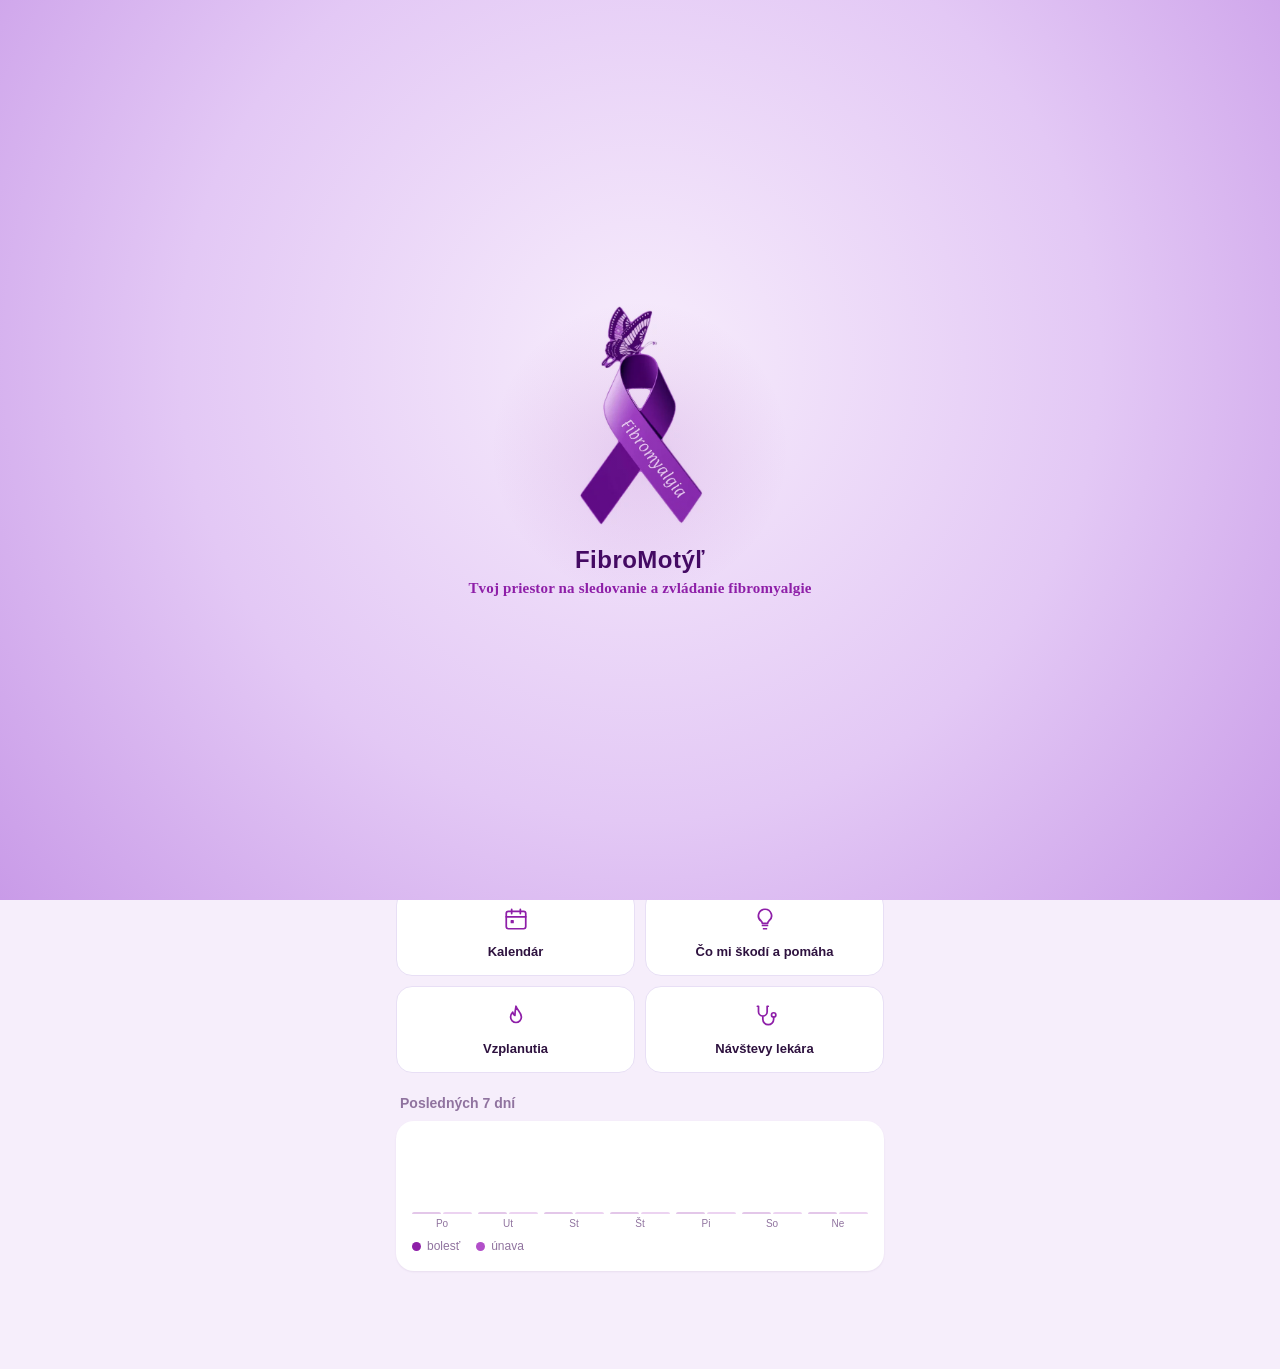
==== commit a3474324: "FibroMotýľ: rýchly záznam, súvislosti, kalendár, vzplanutia, lekár, lieky, tmavý režim - Rýchly zázn" ====
--- a/index.html
+++ b/index.html
@@ -44,14 +44,14 @@
     margin-bottom:14px;
   }
   header.top h1{
-    font-size:21px;
+    font-size:calc(21px * var(--fs));
     margin:0;
     font-weight:700;
     letter-spacing:.01em;
   }
   header.top p{
     margin:2px 0 0;
-    font-size:13px;
+    font-size:calc(13px * var(--fs));
     opacity:.85;
   }
   .logo{width:42px;height:42px;flex-shrink:0;}
@@ -68,10 +68,10 @@
     box-shadow: 0 1px 2px rgba(74,42,107,.08);
   }
   .card h2{
-    font-size:15px;
+    font-size:calc(15px * var(--fs));
     margin:0 0 12px;
     font-weight:700;
-    color:var(--deep);
+    color:var(--head);
   }
   .card h2 .val{color:var(--purple);}
 
@@ -84,15 +84,15 @@
     border-bottom:1px solid var(--line);
   }
   .summary-row:last-child{border-bottom:none;}
-  .summary-row .lbl{color:var(--ink-soft);font-size:14px;}
+  .summary-row .lbl{color:var(--ink-soft);font-size:calc(14px * var(--fs));}
   .badge{
-    font-size:12px;
+    font-size:calc(12px * var(--fs));
     font-weight:700;
     padding:4px 10px;
     border-radius:999px;
   }
-  .badge.pending{background:#FBEFE0;color:#B57A2C;}
-  .badge.done{background:#E4F1E5;color:var(--good);}
+  .badge.pending{background:var(--pending-bg);color:var(--pending-ink);}
+  .badge.done{background:var(--done-bg);color:var(--good);}
 
   .quick-btn{
     width:100%;
@@ -101,7 +101,7 @@
     border-radius:14px;
     background:var(--deep);
     color:#fff;
-    font-size:15px;
+    font-size:calc(15px * var(--fs));
     font-weight:700;
     margin-top:10px;
     cursor:pointer;
@@ -121,97 +121,112 @@
     cursor:pointer;
   }
   .tool-card .ic{margin-bottom:8px;color:var(--purple);}
-  .tool-card .lbl{font-size:13px;font-weight:600;color:var(--ink);}
+  .tool-card .lbl{font-size:calc(13px * var(--fs));font-weight:600;color:var(--ink);}
 
   .section-title{
-    font-size:14px;
+    font-size:calc(14px * var(--fs));
     color:var(--ink-soft);
     margin:22px 4px 10px;
     font-weight:700;
   }
 
   /* scale (tracker) */
-  .scale{display:flex;gap:6px;flex-wrap:wrap;}
+  .scale{display:grid;grid-template-columns:repeat(11,minmax(0,1fr));gap:4px;}
   .scale button{
-    flex:1 1 auto;min-width:26px;height:42px;border-radius:12px;
-    border:1px solid var(--line);background:#FBF8FE;color:var(--ink-soft);
-    font-size:13px;font-weight:700;cursor:pointer;
+    min-width:0;padding:0;height:44px;border-radius:10px;
+    border:1px solid var(--line);background:var(--field);color:var(--ink-soft);
+    font-size:calc(13px * var(--fs));font-weight:700;cursor:pointer;
   }
   .scale button.on{color:#fff;border-color:transparent;}
-  .scale-labels{display:flex;justify-content:space-between;margin-top:8px;font-size:12px;color:var(--ink-soft);}
+  .scale-labels{display:flex;justify-content:space-between;margin-top:8px;font-size:calc(12px * var(--fs));color:var(--ink-soft);}
 
   .choice-row{display:flex;gap:8px;}
   .choice-row button{
     flex:1;padding:12px 8px;border-radius:14px;border:1px solid var(--line);
-    background:#FBF8FE;color:var(--ink-soft);font-size:14px;font-weight:600;cursor:pointer;
+    background:var(--field);color:var(--ink-soft);font-size:calc(14px * var(--fs));font-weight:600;cursor:pointer;
   }
   .choice-row button.on{background:var(--purple);border-color:var(--purple);color:#fff;}
 
   .chips{display:flex;flex-wrap:wrap;gap:8px;}
   .chip{
     padding:10px 14px;border-radius:999px;border:1px solid var(--line);
-    background:#FBF8FE;color:var(--ink-soft);font-size:14px;cursor:pointer;user-select:none;
+    background:var(--field);color:var(--ink-soft);font-size:calc(14px * var(--fs));cursor:pointer;user-select:none;
   }
   .chip.on{background:var(--good);border-color:var(--good);color:#fff;}
 
-  textarea, input[type=text], input[type=date], input[type=tel]{
+  textarea, input[type=text], input[type=date], input[type=tel], input[type=time], input[type=number]{
     width:100%;border:1px solid var(--line);border-radius:12px;padding:12px;
-    font-size:15px;font-family:inherit;color:var(--ink);resize:vertical;background:#FBF8FE;
+    font-size:calc(15px * var(--fs));font-family:inherit;color:var(--ink);resize:vertical;background:var(--field);
   }
   textarea{min-height:64px;}
-  label.f{display:block;font-size:12px;color:var(--ink-soft);margin:10px 0 4px;font-weight:600;}
+  label.f{display:block;font-size:calc(12px * var(--fs));color:var(--ink-soft);margin:10px 0 4px;font-weight:600;}
 
   .save-btn{
     width:100%;padding:15px;border:none;border-radius:16px;background:var(--deep);
-    color:#fff;font-size:15px;font-weight:700;cursor:pointer;margin-top:12px;
-  }
-  .save-note{text-align:center;font-size:13px;color:var(--good);margin-top:8px;min-height:18px;font-weight:600;}
+    color:#fff;font-size:calc(15px * var(--fs));font-weight:700;cursor:pointer;margin-top:12px;
+  }
+  .save-note{text-align:center;font-size:calc(13px * var(--fs));color:var(--good);margin-top:8px;min-height:18px;font-weight:600;}
 
   .trend{display:flex;align-items:flex-end;gap:6px;height:90px;padding-top:8px;}
   .trend .day{flex:1;display:flex;flex-direction:column;align-items:center;justify-content:flex-end;height:100%;gap:4px;}
   .trend .bar{width:100%;border-radius:6px 6px 0 0;background:var(--purple);}
   .trend .bar.fatigue{background:var(--accent);}
-  .trend .lbl{font-size:10px;color:var(--ink-soft);}
-  .legend{display:flex;gap:16px;font-size:12px;color:var(--ink-soft);margin-top:10px;}
+  .trend .lbl{font-size:calc(10px * var(--fs));color:var(--ink-soft);}
+  .legend{display:flex;gap:16px;font-size:calc(12px * var(--fs));color:var(--ink-soft);margin-top:10px;}
   .legend span{display:flex;align-items:center;gap:6px;}
   .dot{width:9px;height:9px;border-radius:50%;display:inline-block;}
 
-  .entry{padding:12px 0;border-bottom:1px solid var(--line);font-size:14px;}
+  .entry{padding:12px 0;border-bottom:1px solid var(--line);font-size:calc(14px * var(--fs));}
   .entry:last-child{border-bottom:none;}
   .entry-top{display:flex;justify-content:space-between;align-items:center;color:var(--ink-soft);}
   .entry-top b{color:var(--ink);}
-  .entry-syms{margin-top:4px;color:var(--ink-soft);font-size:13px;}
-  .entry-note{margin-top:4px;font-style:italic;color:var(--ink-soft);font-size:13px;}
-  .del-btn{border:none;background:none;color:var(--danger);font-size:13px;cursor:pointer;padding:4px;}
-
-  .empty{color:var(--ink-soft);font-size:14px;text-align:center;padding:20px 10px;}
+  .entry-syms{margin-top:4px;color:var(--ink-soft);font-size:calc(13px * var(--fs));}
+  .entry-note{margin-top:4px;font-style:italic;color:var(--ink-soft);font-size:calc(13px * var(--fs));}
+  .del-btn{border:none;background:none;color:var(--danger);font-size:calc(13px * var(--fs));cursor:pointer;padding:4px;}
+
+  .empty{color:var(--ink-soft);font-size:calc(14px * var(--fs));text-align:center;padding:20px 10px;}
 
   .list-item{
     display:flex;justify-content:space-between;align-items:flex-start;gap:10px;
     padding:14px 0;border-bottom:1px solid var(--line);
   }
   .list-item:last-child{border-bottom:none;}
-  .list-item .info b{display:block;font-size:15px;color:var(--ink);}
-  .list-item .info span{font-size:13px;color:var(--ink-soft);}
+  .list-item .info b{display:block;font-size:calc(15px * var(--fs));color:var(--ink);}
+  .list-item .info span{font-size:calc(13px * var(--fs));color:var(--ink-soft);}
   .toggle-btn{
-    border:1px solid var(--purple);background:#fff;color:var(--purple);
-    border-radius:999px;padding:8px 14px;font-size:13px;font-weight:700;cursor:pointer;white-space:nowrap;
+    border:1px solid var(--purple);background:var(--card);color:var(--purple);
+    border-radius:999px;padding:8px 14px;font-size:calc(13px * var(--fs));font-weight:700;cursor:pointer;white-space:nowrap;
   }
   .toggle-btn.on{background:var(--good);border-color:var(--good);color:#fff;}
 
   /* bottom nav */
   nav.bottom{
     position:fixed;bottom:0;left:0;right:0;
-    background:#fff;border-top:1px solid var(--line);
+    background:var(--nav);border-top:1px solid var(--line);
     display:flex;justify-content:space-around;padding:8px 4px calc(8px + env(safe-area-inset-bottom));
     max-width:520px;margin:0 auto;
   }
   nav.bottom button{
     background:none;border:none;display:flex;flex-direction:column;align-items:center;gap:3px;
-    color:var(--ink-soft);font-size:10px;font-weight:600;cursor:pointer;padding:4px 2px;flex:1;
+    color:var(--ink-soft);font-size:calc(10px * var(--fs));font-weight:600;cursor:pointer;padding:4px 2px;flex:1;
   }
   nav.bottom button.active{color:var(--deep);}
   nav.bottom svg{width:21px;height:21px;}
+
+
+  .bm-hint{font-size:calc(13px * var(--fs));color:var(--ink-soft);margin:-4px 0 12px;}
+  .bm-wrap{display:grid;grid-template-columns:1fr 1fr;gap:10px;}
+  .bm-fig{margin:0;text-align:center;}
+  .bm-fig figcaption{font-size:calc(13px * var(--fs));font-weight:700;color:var(--ink-soft);margin-bottom:4px;}
+  .bm-box{position:relative;max-width:170px;margin:0 auto;cursor:crosshair;touch-action:manipulation;-webkit-tap-highlight-color:transparent;}
+  .bm-box img{display:block;width:100%;height:auto;user-select:none;-webkit-user-drag:none;pointer-events:none;}
+  .bm-dot{position:absolute;width:20px;height:20px;margin:-10px 0 0 -10px;border-radius:50%;background:#E0202E;border:2px solid #fff;box-shadow:0 1px 3px rgba(0,0,0,.35);padding:0;cursor:pointer;}
+  .bm-ring{position:absolute;width:14px;height:14px;margin:-7px 0 0 -7px;border-radius:50%;border:2px dashed rgba(142,31,168,.55);pointer-events:none;}
+  .bm-legend{display:flex;align-items:center;gap:8px;font-size:calc(12px * var(--fs));color:var(--ink-soft);margin-top:10px;}
+  .bm-legend i{display:inline-block;width:12px;height:12px;border-radius:50%;border:2px dashed rgba(142,31,168,.55);}
+  .bm-list{margin-top:12px;}
+  .bm-list .chip{font-family:inherit;background:#FDECEE;border-color:#F3C3C8;color:#9B1C28;}
+  .bm-clear{border:none;background:none;color:var(--ink-soft);font-size:calc(13px * var(--fs));text-decoration:underline;cursor:pointer;padding:8px 0 0;}
 
   /* ---------- splash ---------- */
   #splash{
@@ -237,12 +252,12 @@
   @keyframes artBloom{to{opacity:1;transform:scale(1);}}
 
   #splash h2{
-    color:var(--deep);font-size:24px;font-weight:800;letter-spacing:.02em;margin:18px 0 4px;
+    color:var(--deep);font-size:calc(24px * var(--fs));font-weight:800;letter-spacing:.02em;margin:18px 0 4px;
     opacity:0;animation:riseIn .7s ease forwards;animation-delay:1.6s;
   }
   #splash p{
     font-family:Georgia, "Times New Roman", serif;
-    color:var(--purple);font-size:15px;font-weight:700;letter-spacing:.01em;
+    color:var(--purple);font-size:calc(15px * var(--fs));font-weight:700;letter-spacing:.01em;
     margin:0;text-align:center;padding:0 36px;line-height:1.45;
     opacity:0;animation:riseIn .7s ease forwards;animation-delay:1.85s;
   }
@@ -251,10 +266,10 @@
   /* counter (water) */
   .counter-row{display:flex;gap:12px;align-items:center;justify-content:center;padding:6px 0;}
   .counter-btn{
-    width:46px;height:46px;border-radius:50%;border:1px solid var(--line);background:#FBF8FE;
-    color:var(--deep);font-size:22px;font-weight:800;cursor:pointer;line-height:1;
-  }
-  .counter-num{font-size:28px;font-weight:800;color:var(--purple);min-width:44px;text-align:center;}
+    width:46px;height:46px;border-radius:50%;border:1px solid var(--line);background:var(--field);
+    color:var(--deep);font-size:calc(22px * var(--fs));font-weight:800;cursor:pointer;line-height:1;
+  }
+  .counter-num{font-size:calc(28px * var(--fs));font-weight:800;color:var(--purple);min-width:44px;text-align:center;}
 
   /* print (Súhrn pre lekára) */
   @media print{
@@ -263,6 +278,92 @@
     #summaryContent{position:absolute;left:0;top:0;width:100%;background:#fff;}
     nav.bottom, header.top, #splash, .no-print{display:none !important;}
   }
+  /* ---------- nové časti ---------- */
+  :root{ --fs:1; --field:#FBF8FE; --nav:#FFFFFF; --pending-bg:#FBEFE0; --pending-ink:#B57A2C; --done-bg:#E4F1E5; --head:var(--deep); }
+  html{font-size:calc(16px * var(--fs));}
+  .hdr-btn{margin-left:auto;background:rgba(255,255,255,.16);border:none;border-radius:12px;width:42px;height:42px;display:flex;align-items:center;justify-content:center;color:#fff;cursor:pointer;flex-shrink:0;}
+  .hdr-btn svg{width:22px;height:22px;}
+  .btn-outline{width:100%;padding:13px;border:1.5px solid var(--purple);border-radius:14px;background:transparent;color:var(--purple);font-size:calc(15px * var(--fs));font-weight:700;cursor:pointer;margin-top:10px;font-family:inherit;}
+  .banner{border-radius:var(--radius);padding:14px 16px;margin-bottom:14px;display:flex;flex-direction:column;gap:10px;}
+  .banner p{margin:0;font-size:calc(14px * var(--fs));line-height:1.4;}
+  .banner.flare{background:#F9E1E6;color:#7A1F35;}
+  .banner.info{background:#EFE3F8;color:var(--ink);}
+  .banner .row{display:flex;gap:8px;flex-wrap:wrap;}
+  .banner button{border:none;border-radius:12px;padding:10px 14px;font-weight:700;font-size:calc(14px * var(--fs));cursor:pointer;font-family:inherit;}
+  .banner .primary{background:var(--deep);color:#fff;}
+  .banner .ghost{background:transparent;color:inherit;text-decoration:underline;}
+  .mini-row{display:flex;align-items:center;gap:14px;}
+  .mini-row .big{font-size:calc(26px * var(--fs));font-weight:800;color:var(--purple);min-width:78px;font-variant-numeric:tabular-nums;}
+  .mini-row .txt{font-size:calc(14px * var(--fs));color:var(--ink);}
+  .mini-row .txt span{display:block;color:var(--ink-soft);font-size:calc(13px * var(--fs));}
+  .dose-row{display:flex;flex-wrap:wrap;gap:8px;margin-top:10px;}
+  .med-block{padding:14px 0;border-bottom:1px solid var(--line);}
+  .med-block:last-child{border-bottom:none;}
+  .check-row{display:flex;align-items:center;gap:10px;margin-top:12px;font-size:calc(14px * var(--fs));color:var(--ink);}
+  .check-row input{width:22px;height:22px;accent-color:var(--purple);}
+
+  /* rýchly záznam */
+  #quickSheet{position:fixed;inset:0;z-index:900;background:rgba(30,10,45,.45);display:flex;align-items:flex-end;justify-content:center;}
+  #quickSheet[hidden]{display:none!important;}
+  #quickSheet .sheet{background:var(--card);width:100%;max-width:520px;border-radius:24px 24px 0 0;padding:20px 16px calc(20px + env(safe-area-inset-bottom));max-height:92vh;overflow:auto;}
+  #quickSheet h2{margin:0 0 4px;font-size:calc(18px * var(--fs));color:var(--head);}
+  #quickSheet .q{margin-top:16px;}
+  #quickSheet .q b{display:block;font-size:calc(15px * var(--fs));margin-bottom:8px;color:var(--ink);}
+  .qscale{display:grid;grid-template-columns:repeat(11,1fr);gap:4px;}
+  .qscale button{height:44px;border-radius:10px;border:1px solid var(--line);background:var(--field);color:var(--ink-soft);font-weight:700;font-size:calc(14px * var(--fs));padding:0;cursor:pointer;font-family:inherit;}
+  .qscale button.on{background:var(--purple);border-color:var(--purple);color:#fff;}
+
+  /* súvislosti */
+  .insight{display:flex;gap:12px;padding:14px 0;border-bottom:1px solid var(--line);align-items:flex-start;}
+  .insight:last-child{border-bottom:none;}
+  .insight .ic2{width:34px;height:34px;border-radius:50%;flex-shrink:0;display:flex;align-items:center;justify-content:center;font-weight:800;font-size:calc(16px * var(--fs));}
+  .insight.bad .ic2{background:#F9E1E6;color:#A3334B;}
+  .insight.good .ic2{background:#E4F1E5;color:#4F7A55;}
+  .insight.info .ic2{background:#EFE3F8;color:var(--purple);}
+  .insight .t{font-size:calc(15px * var(--fs));color:var(--ink);line-height:1.4;}
+  .insight .t small{display:block;color:var(--ink-soft);font-size:calc(12.5px * var(--fs));margin-top:3px;}
+
+  /* kalendár */
+  .cal-head{display:flex;align-items:center;justify-content:space-between;margin-bottom:12px;}
+  .cal-head h2{margin:0!important;text-transform:capitalize;}
+  .cal-nav{width:44px;height:44px;border-radius:12px;border:1px solid var(--line);background:var(--field);color:var(--ink);font-size:calc(20px * var(--fs));cursor:pointer;}
+  .cal-grid{display:grid;grid-template-columns:repeat(7,1fr);gap:5px;}
+  .cal-dow{text-align:center;font-size:calc(11px * var(--fs));color:var(--ink-soft);font-weight:700;padding-bottom:2px;}
+  .cal-day{aspect-ratio:1/1.05;border-radius:10px;border:1px solid var(--line);background:var(--card);display:flex;flex-direction:column;align-items:center;justify-content:center;gap:3px;font-size:calc(14px * var(--fs));font-weight:700;color:var(--ink);cursor:pointer;padding:0;font-family:inherit;position:relative;}
+  .cal-day.empty-cell{border:none;background:none;cursor:default;}
+  .cal-day.today{outline:2.5px solid var(--purple);outline-offset:1px;}
+  .cal-day.sel{box-shadow:0 0 0 3px var(--accent) inset;}
+  .cal-day .marks{display:flex;gap:2px;height:6px;}
+  .cal-day .marks i{width:6px;height:6px;border-radius:50%;display:block;}
+  .cal-day.flare{border:2px solid #D2475F;}
+  .m-flare{background:#D2475F;} .m-visit{background:#3F7FBF;} .m-cycle{background:#E58FB0;}
+  .cal-legend{display:flex;flex-wrap:wrap;gap:8px 14px;font-size:calc(12px * var(--fs));color:var(--ink-soft);margin-top:12px;align-items:center;}
+  .cal-legend .grad{width:110px;height:10px;border-radius:6px;background:linear-gradient(90deg,#EFE3F8,#B67AD6,#5A1180);}
+  .cal-legend i{width:9px;height:9px;border-radius:50%;display:inline-block;margin-right:4px;}
+
+  /* nastavenia */
+  .set-choice{display:flex;gap:8px;flex-wrap:wrap;}
+  .set-choice button{flex:1 1 0;min-width:90px;padding:12px 8px;border-radius:14px;border:1px solid var(--line);background:var(--field);color:var(--ink-soft);font-weight:700;cursor:pointer;font-family:inherit;font-size:calc(14px * var(--fs));}
+  .set-choice button.on{background:var(--purple);border-color:var(--purple);color:#fff;}
+
+  /* tmavý režim */
+  :root[data-theme="dark"]{
+    color-scheme:dark;
+    --bg:#1B1224; --card:#271A34; --ink:#F2E9F8; --ink-soft:#BBA6CB; --deep:#7C35A5; --purple:#C27BE0;
+    --purple-light:#D48CE8; --accent:#9E5BC4; --line:#3B2B4A; --danger:#EB9A88; --good:#8FC39A;
+    --field:#31223F; --nav:#221630; --pending-bg:#4A3522; --pending-ink:#F2C487; --done-bg:#223A28; --head:#E6C8F6;
+  }
+  :root[data-theme="dark"] .banner.flare{background:#4A2130;color:#F7D2DB;}
+  :root[data-theme="dark"] .banner.info{background:#3A2A4B;color:var(--ink);}
+  :root[data-theme="dark"] .insight.bad .ic2{background:#4A2130;color:#F7B3C1;}
+  :root[data-theme="dark"] .insight.good .ic2{background:#223A28;color:#A9DDB2;}
+  :root[data-theme="dark"] .insight.info .ic2{background:#3A2A4B;color:var(--purple);}
+  :root[data-theme="dark"] .bm-box img{border-radius:12px;}
+  @media print{
+    :root[data-theme="dark"]{--ink:#2E123F;--ink-soft:#6F5A7D;--line:#DDD;--card:#FFF;--head:#440A63;}
+    #summaryContent,#summaryContent *{color:#222!important;}
+  }
+
 </style>
 </head>
 <body>
@@ -292,12 +393,14 @@
       <h1>FibroMotýľ</h1>
       <p>Tvoj priestor na sledovanie a zvládanie fibromyalgie</p>
     </div>
+    <button class="hdr-btn" data-goto="settings" aria-label="Nastavenia"><svg viewBox="0 0 24 24" fill="none"><circle cx="12" cy="12" r="3.2" stroke="currentColor" stroke-width="1.8"/><path d="M12 2.8v2.4M12 18.8v2.4M4.2 7.5l2.1 1.2M17.7 15.3l2.1 1.2M4.2 16.5l2.1-1.2M17.7 8.7l2.1-1.2" stroke="currentColor" stroke-width="1.8" stroke-linecap="round"/><circle cx="12" cy="12" r="7" stroke="currentColor" stroke-width="1.8"/></svg></button>
   </header>
 
   <main>
 
     <!-- HOME -->
     <section class="view active" id="view-home">
+      <div id="homeAlerts"></div>
       <div class="card">
         <h2>Denné sledovanie</h2>
         <div class="summary-row">
@@ -308,8 +411,10 @@
           <span class="lbl">Dnes</span>
           <span class="badge" id="homeToday">–</span>
         </div>
-        <button class="quick-btn" data-goto="tracker">+ Pridať dnešný záznam</button>
-      </div>
+        <button class="quick-btn" id="quickOpenBtn" type="button">⚡ Rýchly záznam (3 ťuknutia)</button>
+        <button class="btn-outline" data-goto="tracker" type="button">+ Celý dnešný záznam</button>
+      </div>
+      <div id="homeUpcoming"></div>
 
       <div class="section-title">Nástroje</div>
       <div class="tool-grid">
@@ -319,7 +424,7 @@
         </div>
         <div class="tool-card" data-goto="meds">
           <div class="ic"><svg width="26" height="26" viewBox="0 0 24 24" fill="none"><rect x="3" y="9" width="18" height="7" rx="3.5" stroke="currentColor" stroke-width="1.6"/><path d="M12 9v7" stroke="currentColor" stroke-width="1.6"/></svg></div>
-          <div class="lbl">Moje lieky</div>
+          <div class="lbl">Lieky a vitamíny</div>
         </div>
         <div class="tool-card" data-goto="labs">
           <div class="ic"><svg width="26" height="26" viewBox="0 0 24 24" fill="none"><path d="M9 3h6M10 3v6l-5 9a2 2 0 0 0 2 3h10a2 2 0 0 0 2-3l-5-9V3" stroke="currentColor" stroke-width="1.6" stroke-linejoin="round"/></svg></div>
@@ -348,6 +453,26 @@
         <div class="tool-card" data-goto="diagnoses">
           <div class="ic"><svg width="26" height="26" viewBox="0 0 24 24" fill="none"><path d="M9 3h6a1 1 0 0 1 1 1v1h1a2 2 0 0 1 2 2v12a2 2 0 0 1-2 2H7a2 2 0 0 1-2-2V7a2 2 0 0 1 2-2h1V4a1 1 0 0 1 1-1Z" stroke="currentColor" stroke-width="1.6" stroke-linejoin="round"/><path d="M8.5 13l2 2 4-4.5" stroke="currentColor" stroke-width="1.6" stroke-linecap="round" stroke-linejoin="round"/></svg></div>
           <div class="lbl">Diagnózy</div>
+        </div>
+        <div class="tool-card" data-goto="activities">
+          <div class="ic"><svg width="26" height="26" viewBox="0 0 24 24" fill="none"><circle cx="13.5" cy="4.5" r="2" stroke="currentColor" stroke-width="1.6"/><path d="M9 21l2.5-6 2.5 2v4M7 12l3-4 3.5 1.5L16 13l3 1M10 8l1.5 7" stroke="currentColor" stroke-width="1.6" stroke-linecap="round" stroke-linejoin="round"/></svg></div>
+          <div class="lbl">Aktivity</div>
+        </div>
+        <div class="tool-card" data-goto="calendar">
+          <div class="ic"><svg width="26" height="26" viewBox="0 0 24 24" fill="none"><rect x="3" y="5" width="18" height="16" rx="2" stroke="currentColor" stroke-width="1.6"/><path d="M3 10h18M8 3v4M16 3v4" stroke="currentColor" stroke-width="1.6" stroke-linecap="round"/><rect x="7" y="13" width="3" height="3" rx=".6" fill="currentColor"/></svg></div>
+          <div class="lbl">Kalendár</div>
+        </div>
+        <div class="tool-card" data-goto="insights">
+          <div class="ic"><svg width="26" height="26" viewBox="0 0 24 24" fill="none"><path d="M9 18h6M10 21h4M12 3a6 6 0 0 0-3.5 10.9c.6.5 1 1.2 1 2V16h5v-.1c0-.8.4-1.5 1-2A6 6 0 0 0 12 3z" stroke="currentColor" stroke-width="1.6" stroke-linejoin="round"/></svg></div>
+          <div class="lbl">Čo mi škodí a pomáha</div>
+        </div>
+        <div class="tool-card" data-goto="flares">
+          <div class="ic"><svg width="26" height="26" viewBox="0 0 24 24" fill="none"><path d="M12 3c1 3.5 5 5.5 5 10a5 5 0 0 1-10 0c0-2.2 1-3.6 2-4.6.3 1.6 1 2.6 2 3 0-3 .5-5.8 1-8.4z" stroke="currentColor" stroke-width="1.6" stroke-linejoin="round"/></svg></div>
+          <div class="lbl">Vzplanutia</div>
+        </div>
+        <div class="tool-card" data-goto="doctor">
+          <div class="ic"><svg width="26" height="26" viewBox="0 0 24 24" fill="none"><path d="M6 3v5a4 4 0 0 0 8 0V3M6 3H5M14 3h1M10 12v3a5 5 0 0 0 10 0v-2" stroke="currentColor" stroke-width="1.6" stroke-linecap="round"/><circle cx="20" cy="11" r="2" stroke="currentColor" stroke-width="1.6"/></svg></div>
+          <div class="lbl">Návštevy lekára</div>
         </div>
       </div>
 
@@ -364,7 +489,7 @@
     <!-- TRACKER -->
     <section class="view" id="view-tracker">
       <div class="card">
-        <div id="todayLabel" style="font-size:13px;color:var(--ink-soft);margin-bottom:2px;"></div>
+        <div id="todayLabel" style="font-size:calc(13px * var(--fs));color:var(--ink-soft);margin-bottom:2px;"></div>
         <h2 style="margin-top:0;">Dnešný záznam</h2>
       </div>
 
@@ -372,6 +497,19 @@
         <h2>Bolesť dnes: <span class="val" id="painVal">–</span></h2>
         <div class="scale" id="painScale"></div>
         <div class="scale-labels"><span>žiadna</span><span>najhoršia</span></div>
+      </div>
+
+
+      <div class="card" id="bodyCard">
+        <h2>Kde to bolí?</h2>
+        <p class="bm-hint">Ťukni na miesto, kde ťa bolí. Opätovným ťuknutím na červený bod ho zrušíš.</p>
+        <div class="bm-wrap">
+          <figure class="bm-fig"><figcaption>Spredu</figcaption><div class="bm-box" data-v="f"><img alt="Postava spredu" src="[data-uri]"></div></figure>
+          <figure class="bm-fig"><figcaption>Zozadu</figcaption><div class="bm-box" data-v="b"><img alt="Postava zozadu" src="[data-uri]"></div></figure>
+        </div>
+        <div class="bm-legend"><i></i> typické citlivé body pri fibromyalgii</div>
+        <div class="chips bm-list" id="bmList"></div>
+        <button type="button" class="bm-clear" id="bmClear" hidden>Vymazať všetky body</button>
       </div>
 
       <div class="card">
@@ -408,7 +546,7 @@
       <div class="card">
         <h2>Počasie dnes</h2>
         <button class="toggle-btn" id="weatherBtn" style="width:100%;">Zistiť počasie podľa polohy</button>
-        <div id="weatherStatus" style="font-size:13px;color:var(--ink-soft);margin-top:8px;"></div>
+        <div id="weatherStatus" style="font-size:calc(13px * var(--fs));color:var(--ink-soft);margin-top:8px;"></div>
       </div>
 
       <div class="card">
@@ -419,7 +557,7 @@
         <input type="text" inputmode="numeric" id="stepsInput" placeholder="Napr. 3200">
         <div class="empty" style="padding:8px 0 0;text-align:left;">Zadajte hodnoty z appky Zdravie / Google Fit, alebo skúste krokomer nižšie.</div>
         <button class="toggle-btn" id="pedoToggleBtn" style="margin-top:10px;width:100%;">Spustiť krokomer telefónu</button>
-        <div id="pedoStatus" style="font-size:13px;color:var(--ink-soft);margin-top:8px;"></div>
+        <div id="pedoStatus" style="font-size:calc(13px * var(--fs));color:var(--ink-soft);margin-top:8px;"></div>
       </div>
 
       <div class="card">
@@ -454,9 +592,9 @@
     <section class="view" id="view-meds">
       <div class="card">
         <h2>Pripomienky</h2>
-        <div class="empty" style="text-align:left;padding:0 0 10px;">Appka vám vie pripomenúť liek, ak ju máte otvorenú v prehliadači telefónu. Nie je to 100% spoľahlivé na pozadí (najmä na iPhone), preto sa naň úplne nespoliehajte.</div>
+        <div class="empty" style="text-align:left;padding:0 0 10px;">Appka ti vie pripomenúť dávku lieku v zadanom čase, ak ju máš otvorenú v prehliadači telefónu. Nie je to 100% spoľahlivé na pozadí (najmä na iPhone), preto sa naň úplne nespoliehajte.</div>
         <button class="toggle-btn" id="notifPermBtn" style="width:100%;">Povoliť pripomienky</button>
-        <div id="notifStatus" style="font-size:13px;color:var(--ink-soft);margin-top:8px;"></div>
+        <div id="notifStatus" style="font-size:calc(13px * var(--fs));color:var(--ink-soft);margin-top:8px;"></div>
       </div>
       <div class="card">
         <h2>Pridať liek</h2>
@@ -464,14 +602,35 @@
         <input type="text" id="medName" placeholder="Napr. Pregabalin">
         <label class="f">Dávka</label>
         <input type="text" id="medDose" placeholder="Napr. 75 mg">
-        <label class="f">Kedy užívať</label>
-        <input type="text" id="medTime" placeholder="Napr. ráno a večer">
-        <label class="f">Pripomenúť o (nepovinné)</label>
-        <input type="time" id="medReminder">
+        <label class="f">Časy dávok (oddeľ čiarkou)</label>
+        <input type="text" id="medTimes" placeholder="Napr. 8:00, 20:00">
+        <label class="f">Poznámka k užívaniu (nepovinné)</label>
+        <input type="text" id="medTime" placeholder="Napr. po jedle">
+        <label class="check-row"><input type="checkbox" id="medPrn"> Beriem ho len podľa potreby (napr. pri bolesti)</label>
         <button class="save-btn" id="medSaveBtn">Pridať liek</button>
+        <div class="save-note" id="medNote"></div>
       </div>
       <div class="section-title">Moje lieky</div>
       <div class="card" id="medsList"><div class="empty">Zatiaľ žiadne lieky.</div></div>
+
+      <div class="card" style="margin-top:22px;">
+        <h2>Pridať vitamín alebo doplnok</h2>
+        <label class="f" for="vitName">Názov</label>
+        <input type="text" id="vitName" placeholder="Napr. Horčík">
+        <label class="f" for="vitDose">Dávka</label>
+        <input type="text" id="vitDose" placeholder="Napr. 400 mg, 1 tableta">
+        <label class="f">Kedy užívať</label>
+        <div class="choice-row" id="vitWhen" style="flex-wrap:wrap;">
+          <button type="button" data-v="Ráno">Ráno</button>
+          <button type="button" data-v="Obed">Obed</button>
+          <button type="button" data-v="Večer">Večer</button>
+          <button type="button" data-v="Pred spaním">Pred spaním</button>
+        </div>
+        <button class="save-btn" id="vitSaveBtn">Pridať vitamín</button>
+        <div class="save-note" id="vitNote"></div>
+      </div>
+      <div class="section-title">Moje vitamíny a doplnky</div>
+      <div class="card" id="vitList"><div class="empty">Zatiaľ žiadne vitamíny.</div></div>
     </section>
 
     <!-- LABS -->
@@ -517,7 +676,7 @@
         <label class="f">Názov potraviny</label>
         <input type="text" id="foodSearchInput" placeholder="Napr. jogurt biely">
         <button class="save-btn" id="foodSearchBtn">Hľadať</button>
-        <div id="foodSearchStatus" style="margin-top:8px;font-size:.9rem;color:#777;"></div>
+        <div id="foodSearchStatus" style="margin-top:8px;font-size:.9rem;color:var(--ink-soft);"></div>
         <div id="foodSearchResults"></div>
       </div>
       <div class="card">
@@ -568,6 +727,155 @@
       </div>
       <div class="section-title">Moje vlastné diagnózy</div>
       <div class="card" id="customDiagnosisList"><div class="empty">Zatiaľ žiadne vlastné diagnózy.</div></div>
+    </section>
+
+    <!-- ACTIVITIES -->
+    <section class="view" id="view-activities">
+      <div class="card">
+        <h2>Dnes spolu</h2>
+        <div id="actTotal" style="font-size:1.4rem;font-weight:700;color:var(--purple);">0 min</div>
+        <div class="empty" style="text-align:left;padding:8px 0 0;">Pri fibromyalgii pomáha rozložiť aktivity počas dňa a oddýchnuť si skôr, ako príde veľká únava. Záznamy ti ukážu, čo ti robí dobre a po čom ti je horšie.</div>
+      </div>
+      <div class="card">
+        <h2>Pridať aktivitu</h2>
+        <label class="f">Čo si robila</label>
+        <div class="chips" id="actTypeChips"></div>
+        <input type="text" id="actOther" placeholder="Iná aktivita – napíš sama" style="margin-top:10px;">
+        <label class="f">Ako dlho (minúty)</label>
+        <input type="text" inputmode="numeric" id="actMinutes" placeholder="Napr. 20">
+        <label class="f">Aká náročná bola</label>
+        <div class="choice-row" id="actIntensity">
+          <button type="button" data-v="ľahká">Ľahká</button>
+          <button type="button" data-v="stredná">Stredná</button>
+          <button type="button" data-v="náročná">Náročná</button>
+        </div>
+        <label class="f">Ako ti bolo potom</label>
+        <div class="choice-row" id="actAfter">
+          <button type="button" data-v="lepšie">Lepšie</button>
+          <button type="button" data-v="rovnako">Rovnako</button>
+          <button type="button" data-v="horšie">Horšie</button>
+        </div>
+        <label class="f">Poznámka (nepovinné)</label>
+        <input type="text" id="actNote" placeholder="Napr. potom som si musela ľahnúť">
+        <button class="save-btn" id="actSaveBtn">Pridať aktivitu</button>
+        <div class="save-note" id="actSaveNote"></div>
+      </div>
+      <div class="section-title">Moje aktivity</div>
+      <div class="card" id="actList"><div class="empty">Zatiaľ žiadne aktivity.</div></div>
+    </section>
+
+
+    <!-- CALENDAR -->
+    <section class="view" id="view-calendar">
+      <div class="card">
+        <div class="cal-head">
+          <button class="cal-nav" id="calPrev" type="button" aria-label="Predchádzajúci mesiac">‹</button>
+          <h2 id="calTitle"></h2>
+          <button class="cal-nav" id="calNext" type="button" aria-label="Nasledujúci mesiac">›</button>
+        </div>
+        <div class="cal-grid" id="calGrid"></div>
+        <div class="cal-legend">
+          <span>bolesť 0</span><span class="grad"></span><span>10</span>
+          <span><i class="m-flare"></i>vzplanutie</span><span><i class="m-visit"></i>lekár</span><span><i class="m-cycle"></i>menštruácia</span>
+        </div>
+        <div id="calStats" class="empty" style="text-align:left;padding:12px 0 0;"></div>
+      </div>
+      <div class="card" id="calDetail"><div class="empty">Ťukni na deň a uvidíš podrobnosti.</div></div>
+    </section>
+
+    <!-- INSIGHTS -->
+    <section class="view" id="view-insights">
+      <div class="card">
+        <h2>Čo mi škodí a čo mi pomáha</h2>
+        <div class="empty" style="text-align:left;padding:0;">Appka porovnáva tvoje záznamy: spánok, stres, počasie, vodu, pohyb, aktivity a cyklus. Čím viac dní vyplníš, tým presnejšie to bude.</div>
+      </div>
+      <div class="card" id="insightList"></div>
+      <div class="empty" style="text-align:left;padding:0 6px 14px;font-size:calc(13px * var(--fs));">Sú to len súvislosti v tvojich záznamoch, nie istá príčina. Ukáž ich lekárovi a poraďte sa spolu.</div>
+    </section>
+
+    <!-- FLARES -->
+    <section class="view" id="view-flares">
+      <div class="card" id="flareActiveCard"></div>
+      <div class="card" id="flareFormCard">
+        <h2>Začalo sa mi vzplanutie</h2>
+        <label class="f" for="flareStart">Kedy sa začalo</label>
+        <input type="date" id="flareStart">
+        <label class="f">Aké silné je</label>
+        <div class="choice-row" id="flareSeverity">
+          <button type="button" data-v="mierne">Mierne</button>
+          <button type="button" data-v="stredné">Stredné</button>
+          <button type="button" data-v="silné">Silné</button>
+        </div>
+        <label class="f">Čo ho mohlo spustiť (môžeš vybrať viac)</label>
+        <div class="chips" id="flareTriggers"></div>
+        <label class="f" for="flareNote">Poznámka (nepovinné)</label>
+        <input type="text" id="flareNote" placeholder="Napr. po návšteve u rodiny">
+        <button class="save-btn" id="flareSaveBtn" type="button">Zapísať vzplanutie</button>
+        <div class="save-note" id="flareNoteMsg"></div>
+      </div>
+      <div class="section-title">História vzplanutí</div>
+      <div class="card" id="flareList"><div class="empty">Zatiaľ žiadne vzplanutia.</div></div>
+    </section>
+
+    <!-- DOCTOR -->
+    <section class="view" id="view-doctor">
+      <div class="card">
+        <h2>Najbližšie návštevy</h2>
+        <div id="visitList"><div class="empty">Zatiaľ žiadne plánované návštevy.</div></div>
+      </div>
+      <div class="card">
+        <h2>Pridať návštevu</h2>
+        <label class="f" for="visitDoctor">U koho</label>
+        <input type="text" id="visitDoctor" list="doctorOptions" placeholder="Napr. reumatológ, MUDr. Nováková">
+        <datalist id="doctorOptions"></datalist>
+        <label class="f" for="visitDate">Dátum</label>
+        <input type="date" id="visitDate">
+        <label class="f" for="visitTime">Čas (nepovinné)</label>
+        <input type="time" id="visitTime">
+        <label class="f" for="visitNote">Poznámka (nepovinné)</label>
+        <input type="text" id="visitNote" placeholder="Napr. priniesť výsledky krvi">
+        <button class="save-btn" id="visitSaveBtn" type="button">Pridať návštevu</button>
+        <div class="save-note" id="visitMsg"></div>
+      </div>
+      <div class="card">
+        <h2>Otázky pre lekára</h2>
+        <div class="empty" style="text-align:left;padding:0 0 6px;">Keď ťa niečo napadne, zapíš si to sem. U lekára tak na nič nezabudneš.</div>
+        <label class="f" for="questionText">Otázka</label>
+        <textarea id="questionText" placeholder="Napr. Môžem skúsiť iný liek na spánok?"></textarea>
+        <label class="f" for="questionDoctor">Pre koho (nepovinné)</label>
+        <input type="text" id="questionDoctor" list="doctorOptions" placeholder="Napr. reumatológ">
+        <button class="save-btn" id="questionSaveBtn" type="button">Pridať otázku</button>
+        <div id="questionList" style="margin-top:10px;"></div>
+      </div>
+      <div class="section-title">Minulé návštevy</div>
+      <div class="card" id="pastVisitList"><div class="empty">Zatiaľ žiadne.</div></div>
+    </section>
+
+    <!-- SETTINGS -->
+    <section class="view" id="view-settings">
+      <div class="card">
+        <h2>Vzhľad</h2>
+        <div class="empty" style="text-align:left;padding:0 0 10px;">Tmavý režim je šetrnejší k očiam, keď ťa ruší svetlo.</div>
+        <div class="set-choice" id="setTheme">
+          <button type="button" data-v="light">Svetlý</button>
+          <button type="button" data-v="dark">Tmavý</button>
+          <button type="button" data-v="auto">Podľa telefónu</button>
+        </div>
+      </div>
+      <div class="card">
+        <h2>Veľkosť písma</h2>
+        <div class="empty" style="text-align:left;padding:0 0 10px;">Väčšie písmo pomáha, keď je mozgová hmla alebo unavené oči.</div>
+        <div class="set-choice" id="setFont">
+          <button type="button" data-v="1">Normálne</button>
+          <button type="button" data-v="1.15">Väčšie</button>
+          <button type="button" data-v="1.3">Najväčšie</button>
+        </div>
+      </div>
+      <div class="card">
+        <h2>Záloha</h2>
+        <div id="setBackupInfo" class="empty" style="text-align:left;padding:0 0 4px;"></div>
+        <button class="save-btn" data-goto="backup" type="button">Otvoriť zálohu</button>
+      </div>
     </section>
 
     <!-- BACKUP -->
@@ -617,6 +925,24 @@
 
 </div>
 
+<div id="quickSheet" hidden role="dialog" aria-modal="true" aria-labelledby="quickTitle">
+  <div class="sheet">
+    <h2 id="quickTitle">Rýchly záznam</h2>
+    <div class="empty" style="text-align:left;padding:0;">Na zlé dni stačí toto. Zvyšok môžeš doplniť neskôr, alebo vôbec.</div>
+    <div class="q"><b>Bolesť dnes: <span id="qPainVal">–</span></b><div class="qscale" id="qPain"></div></div>
+    <div class="q"><b>Únava dnes: <span id="qFatVal">–</span></b><div class="qscale" id="qFat"></div></div>
+    <div class="q"><b>Spánok</b>
+      <div class="choice-row" id="qSleep">
+        <button type="button" data-v="dobry">Dobrý</button>
+        <button type="button" data-v="priemerny">Priemerný</button>
+        <button type="button" data-v="zly">Zlý</button>
+      </div>
+    </div>
+    <button class="save-btn" id="quickSaveBtn" type="button">Uložiť</button>
+    <button class="btn-outline" id="quickCancelBtn" type="button">Zavrieť</button>
+    <div class="save-note" id="quickMsg"></div>
+  </div>
+</div>
 <script>
 const SYMPTOMS = ["Mozgová hmla","Bolesť hlavy","Stuhnutosť","Nespavosť","Úzkosť / napätie","Bolesť žalúdka","Citlivosť na svetlo/hluk","Studené ruky/nohy"];
 const COMMON_DIAGNOSES = [
@@ -634,7 +960,12 @@
   "Reumatoidná artritída",
   "Sjögrenov syndróm",
   "Systémový lupus erythematosus",
-  "Osteoartróza"
+  "Osteoartróza",
+  "Dna",
+  "Reuma",
+  "Tetánia",
+  "Celiakia",
+  "Histamínová intolerancia"
 ];
 const DOW = ["Ne","Po","Ut","St","Št","Pi","So"];
 
@@ -649,6 +980,12 @@
   notified: 'fibromotyl_notified', // array of notification keys already shown
   diagnoses: 'fibromotyl_diagnoses',           // array of selected COMMON_DIAGNOSES strings
   customDiagnoses: 'fibromotyl_custom_diagnoses', // array: [{id, name}]
+  flares: 'fibromotyl_flares',       // [{id,start,end,severity,triggers,note}]
+  visits: 'fibromotyl_visits',       // [{id,date,time,doctor,note}]
+  questions: 'fibromotyl_questions', // [{id,text,doctor,done,ts}]
+  settings: 'fibromotyl_settings',   // {theme, fs}
+  activities: 'fibromotyl_activities', // array: [{id, date, ts, type, minutes, intensity, after, note}]
+  vitamins: 'fibromotyl_vitamins', // array: [{id, name, dose, times, taken:{date:[times]}}]
 };
 
 function loadJSON(key, fallback){
@@ -665,7 +1002,7 @@
   document.querySelectorAll('.view').forEach(v=>v.classList.toggle('active', v.id==='view-'+view));
   document.querySelectorAll('nav.bottom button').forEach(b=>b.classList.toggle('active', b.dataset.goto===view));
   window.scrollTo(0,0);
-  if(view==='meds') renderMeds();
+  if(view==='meds'){ renderMeds(); renderVitamins(); }
   if(view==='labs') renderLabs();
   if(view==='team') renderTeam();
   if(view==='journal') renderJournal();
@@ -673,6 +1010,13 @@
   if(view==='cycle') renderCycle();
   if(view==='summary') renderSummary();
   if(view==='diagnoses') renderDiagnoses();
+  if(view==='activities') renderActivities();
+  if(view==='calendar') renderCalendar();
+  if(view==='insights') renderInsights();
+  if(view==='flares') renderFlares();
+  if(view==='doctor') renderDoctor();
+  if(view==='settings') renderSettings();
+  if(view==='home') refreshHome();
 }
 document.querySelectorAll('[data-goto]').forEach(el=>{
   el.addEventListener('click', ()=> goto(el.dataset.goto));
@@ -680,7 +1024,8 @@
 
 /* ---------- TRACKER (daily entry) ---------- */
 let state = { pain:null, fatigue:null, mood:null, sleep:null, syms:new Set(), note:"" };
-function todayKey(){ return new Date().toISOString().slice(0,10); }
+function dateKeyOf(d){ return d.getFullYear()+'-'+String(d.getMonth()+1).padStart(2,'0')+'-'+String(d.getDate()).padStart(2,'0'); } // miestny dátum, nie UTC
+function todayKey(){ return dateKeyOf(new Date()); }
 function fmtDateLabel(d){ return d.toLocaleDateString('sk-SK', { weekday:'long', day:'numeric', month:'long' }); }
 document.getElementById('todayLabel').textContent = fmtDateLabel(new Date());
 
@@ -781,6 +1126,63 @@
 });
 document.getElementById('noteInput').addEventListener('input', e=>{ state.note = e.target.value; });
 
+/* ---------- BODY MAP (kde to bolí) ---------- */
+const BM = { x0:{f:58,b:490}, y0:40, w:410, h:1290 };
+const BM_AREAS = {"f": [[262, 150, "hlava"], [262, 262, "krk"], [150, 318, "pravé rameno"], [375, 318, "ľavé rameno"], [262, 360, "hrudník"], [122, 450, "pravá paža"], [403, 450, "ľavá paža"], [102, 555, "pravý lakeť"], [425, 555, "ľavý lakeť"], [112, 650, "pravé predlaktie"], [416, 650, "ľavé predlaktie"], [105, 775, "pravá dlaň a prsty"], [422, 775, "ľavá dlaň a prsty"], [262, 540, "brucho"], [262, 680, "podbruško"], [165, 690, "pravý bok"], [360, 690, "ľavý bok"], [205, 820, "pravé stehno"], [320, 820, "ľavé stehno"], [218, 955, "pravé koleno"], [307, 955, "ľavé koleno"], [212, 1100, "pravá píšťala"], [315, 1100, "ľavá píšťala"], [205, 1285, "pravé chodidlo"], [322, 1285, "ľavé chodidlo"]], "b": [[693, 140, "zátylok"], [693, 235, "šija"], [622, 298, "ľavé rameno"], [765, 298, "pravé rameno"], [652, 365, "ľavá lopatka"], [736, 365, "pravá lopatka"], [693, 420, "horná časť chrbta"], [693, 520, "stred chrbta"], [693, 625, "krížová oblasť"], [640, 710, "ľavý sedací sval"], [748, 710, "pravý sedací sval"], [590, 745, "ľavý bok"], [798, 745, "pravý bok"], [555, 450, "ľavá paža zozadu"], [832, 450, "pravá paža zozadu"], [545, 560, "ľavý lakeť"], [843, 560, "pravý lakeť"], [537, 775, "ľavá ruka"], [852, 775, "pravá ruka"], [640, 860, "zadná strana ľavého stehna"], [750, 860, "zadná strana pravého stehna"], [640, 975, "ľavá podkolenná jamka"], [752, 975, "pravá podkolenná jamka"], [640, 1100, "ľavé lýtko"], [750, 1100, "pravé lýtko"], [632, 1290, "ľavá päta"], [756, 1290, "pravá päta"]]};
+const BM_TENDER = {"f": [[236, 281], [291, 281], [230, 349], [296, 349], [102, 559], [425, 559], [240, 951], [285, 952]], "b": [[674, 220], [714, 220], [623, 294], [764, 294], [653, 336], [734, 336], [616, 667], [771, 667], [589, 745], [798, 745]]};
+state.painSpots = [];
+function bmToPct(v,px,py){ return [ (px-BM.x0[v])/BM.w*100, (py-BM.y0)/BM.h*100 ]; }
+function bmArea(v,x,y){
+  let best=null, bd=1e9;
+  BM_AREAS[v].forEach(([px,py,name])=>{
+    const [ax,ay]=bmToPct(v,px,py);
+    const d=Math.hypot((ax-x)*BM.w/100,(ay-y)*BM.h/100);
+    if(d<bd){ bd=d; best=name; }
+  });
+  return best;
+}
+function bmAreasOf(spots){ return [...new Set((spots||[]).map(s=>s.area))]; }
+function bmRender(){
+  document.querySelectorAll('.bm-box').forEach(box=>{
+    const v=box.dataset.v;
+    box.querySelectorAll('.bm-dot,.bm-ring').forEach(n=>n.remove());
+    (BM_TENDER[v]||[]).forEach(([px,py])=>{
+      const [x,y]=bmToPct(v,px,py);
+      const r=document.createElement('span'); r.className='bm-ring'; r.style.left=x+'%'; r.style.top=y+'%'; box.appendChild(r);
+    });
+    state.painSpots.forEach((s,i)=>{
+      if(s.v!==v) return;
+      const b=document.createElement('button'); b.type='button'; b.className='bm-dot';
+      b.style.left=s.x+'%'; b.style.top=s.y+'%';
+      b.setAttribute('aria-label','Zrušiť bod: '+s.area); b.title=s.area;
+      b.addEventListener('click',e=>{ e.stopPropagation(); state.painSpots.splice(i,1); bmRender(); });
+      box.appendChild(b);
+    });
+  });
+  const list=document.getElementById('bmList'); list.innerHTML='';
+  bmAreasOf(state.painSpots).forEach(a=>{
+    const c=document.createElement('button'); c.type='button'; c.className='chip'; c.textContent=a+'  ✕';
+    c.setAttribute('aria-label','Zrušiť: '+a);
+    c.addEventListener('click',()=>{ state.painSpots=state.painSpots.filter(s=>s.area!==a); bmRender(); });
+    list.appendChild(c);
+  });
+  document.getElementById('bmClear').hidden = !state.painSpots.length;
+}
+document.querySelectorAll('.bm-box').forEach(box=>{
+  box.addEventListener('click',e=>{
+    if(e.target.closest('.bm-dot')) return;
+    const r=box.querySelector('img').getBoundingClientRect();
+    const x=Math.round((e.clientX-r.left)/r.width*1000)/10, y=Math.round((e.clientY-r.top)/r.height*1000)/10;
+    if(x<0||x>100||y<0||y>100) return;
+    const v=box.dataset.v;
+    state.painSpots.push({v,x,y,area:bmArea(v,x,y)});
+    bmRender();
+  });
+});
+document.getElementById('bmClear').addEventListener('click',()=>{ state.painSpots=[]; bmRender(); });
+bmRender();
+
+
 function saveEntry(){
   const n = document.getElementById('saveNote');
   if(state.pain===null || state.fatigue===null){
@@ -790,7 +1192,7 @@
   const heartRate = document.getElementById('heartRateInput').value.trim();
   const steps = document.getElementById('stepsInput').value.trim();
   const all = loadJSON(STORAGE_KEYS.tracker, {});
-  all[todayKey()] = Object.assign({}, all[todayKey()], { pain: state.pain, fatigue: state.fatigue, mood: state.mood, sleep: state.sleep, syms:[...state.syms], note: state.note, heartRate, steps });
+  all[todayKey()] = Object.assign({}, all[todayKey()], { pain: state.pain, fatigue: state.fatigue, mood: state.mood, sleep: state.sleep, syms:[...state.syms], note: state.note, heartRate, steps, painSpots: state.painSpots });
   saveJSON(STORAGE_KEYS.tracker, all);
   n.style.color = 'var(--good)'; n.textContent = 'Uložené ✓';
   loadHistory(); refreshHome();
@@ -804,6 +1206,7 @@
     if(d.pain!==null && d.pain!==undefined) document.getElementById('painScale').children[d.pain].click();
     if(d.fatigue!==null && d.fatigue!==undefined) document.getElementById('fatigueScale').children[d.fatigue].click();
     if(d.mood!==null && d.mood!==undefined) document.getElementById('moodScale').children[d.mood].click();
+    state.painSpots = Array.isArray(d.painSpots) ? d.painSpots : []; bmRender();
     if(d.sleep){ [...document.querySelectorAll('#sleepRow button')].find(b=>b.dataset.v===d.sleep)?.click(); }
     state.syms = new Set(d.syms||[]);
     [...chipsEl.children].forEach(c=>{ if(state.syms.has(c.textContent)) c.classList.add('on'); });
@@ -835,6 +1238,7 @@
           <span><b>Bolesť ${e.pain}</b> · Únava ${e.fatigue}</span>
           <button class="del-btn" data-date="${e.date}">Zmazať</button>
         </div>
+        ${e.painSpots && e.painSpots.length ? `<div class="entry-syms">Bolí: ${escapeHtml(bmAreasOf(e.painSpots).join(', '))}</div>` : ''}
         ${e.syms && e.syms.length ? `<div class="entry-syms">${escapeHtml(e.syms.join(', '))}</div>` : ''}
         ${(e.mood!==undefined && e.mood!==null) || e.water || e.weather ? `<div class="entry-syms">${e.mood!==undefined && e.mood!==null ? 'Nálada/stres: '+e.mood : ''}${e.water ? ' · Voda: '+e.water+' pohárov' : ''}${e.weather ? ' · Počasie: '+Math.round(e.weather.temp)+'°C' : ''}</div>` : ''}
         ${(e.heartRate || e.steps) ? `<div class="entry-syms">${e.heartRate ? 'Tep: '+escapeHtml(e.heartRate)+' bpm' : ''}${e.heartRate && e.steps ? ' · ' : ''}${e.steps ? 'Kroky: '+escapeHtml(e.steps) : ''}</div>` : ''}
@@ -862,7 +1266,7 @@
   const today = new Date();
   for(let i=6;i>=0;i--){
     const d = new Date(today); d.setDate(d.getDate()-i);
-    const key = d.toISOString().slice(0,10);
+    const key = dateKeyOf(d);
     const e = byDate[key];
     const dayDiv = document.createElement('div'); dayDiv.className='day';
     const painH = e ? Math.max(4, e.pain*7) : 2;
@@ -879,9 +1283,10 @@
 }
 
 function refreshHome(){
+  try{ renderHomeExtras(); }catch(e){ console.error(e); }
   const all = loadJSON(STORAGE_KEYS.tracker, {});
   const y = new Date(); y.setDate(y.getDate()-1);
-  const yKey = y.toISOString().slice(0,10);
+  const yKey = dateKeyOf(y);
   const tEl = document.getElementById('homeToday');
   const yEl = document.getElementById('homeYesterday');
   const hasToday = !!all[todayKey()];
@@ -929,63 +1334,84 @@
 });
 
 /* ---------- MEDS ---------- */
+function parseTimes(str){
+  return (str||'').split(/[,;]+/).map(t=>t.trim()).filter(Boolean).map(t=>{
+    const m = t.match(/^(\d{1,2})(?:[:.](\d{2}))?$/);
+    if(!m) return null;
+    const h=+m[1], mi=+(m[2]||0);
+    if(h>23||mi>59) return null;
+    return String(h).padStart(2,'0')+':'+String(mi).padStart(2,'0');
+  }).filter(Boolean).sort();
+}
+function nowHHMM(){ const d=new Date(); return String(d.getHours()).padStart(2,'0')+':'+String(d.getMinutes()).padStart(2,'0'); }
+function prnCount(m, days){
+  const since = Date.now() - days*86400000;
+  return (m.prnLog||[]).filter(ts=>ts>=since).length;
+}
 function renderMeds(){
   const list = document.getElementById('medsList');
   const items = loadJSON(STORAGE_KEYS.meds, []);
   if(items.length===0){ list.innerHTML = '<div class="empty">Zatiaľ žiadne lieky.</div>'; return; }
+  const tKey = todayKey();
   list.innerHTML = '';
-  const tKey = todayKey();
   items.forEach(it=>{
-    const takenToday = (it.takenDates||[]).includes(tKey);
-    const div = document.createElement('div'); div.className='list-item';
-    div.innerHTML = `
-      <div class="info">
-        <b>${escapeHtml(it.name)}</b>
-        <span>${escapeHtml(it.dose||'')}${it.time?' · '+escapeHtml(it.time):''}${it.reminderTime?' · pripomienka '+escapeHtml(it.reminderTime):''}</span>
-      </div>
-      <div style="display:flex;flex-direction:column;gap:6px;align-items:flex-end;">
-        <button class="toggle-btn ${takenToday?'on':''}" data-key="${it.id}">${takenToday?'Vzaté dnes ✓':'Vziať dnes'}</button>
-        <button class="del-btn" data-delkey="${it.id}">Zmazať</button>
-      </div>
-    `;
+    const div = document.createElement('div'); div.className='med-block';
+    let body = '';
+    if(it.prn){
+      const last = (it.prnLog||[]).slice(-1)[0];
+      const lastTxt = last ? new Date(last).toLocaleString('sk-SK',{weekday:'short',day:'numeric',month:'numeric',hour:'2-digit',minute:'2-digit'}) : 'zatiaľ nikdy';
+      body = `<div class="entry-syms">Podľa potreby · tento týždeň: <b style="color:var(--ink)">${prnCount(it,7)}×</b> · naposledy: ${lastTxt}</div>
+        <div class="dose-row"><button class="toggle-btn" data-prn="${escapeHtml(it.id)}">Vzala som teraz</button>
+        ${last?`<button class="del-btn" data-prnundo="${escapeHtml(it.id)}">Zrušiť posledné</button>`:''}</div>`;
+    } else if(it.times && it.times.length){
+      const taken = (it.taken||{})[tKey] || [];
+      body = `<div class="dose-row">${it.times.map(t=>{ const on=taken.includes(t); return `<button class="toggle-btn ${on?'on':''}" data-dose="${escapeHtml(it.id)}" data-t="${t}">${t} ${on?'✓':''}</button>`; }).join('')}</div>`;
+    } else {
+      const takenToday = (it.takenDates||[]).includes(tKey);
+      body = `<div class="dose-row"><button class="toggle-btn ${takenToday?'on':''}" data-key="${escapeHtml(it.id)}">${takenToday?'Vzaté dnes ✓':'Vziať dnes'}</button></div>`;
+    }
+    const sub = [it.dose, it.time, (!it.times||!it.times.length) && it.reminderTime ? 'pripomienka '+it.reminderTime : ''].filter(Boolean).map(escapeHtml).join(' · ');
+    div.innerHTML = `<div class="entry-top"><span><b>${escapeHtml(it.name)}</b>${sub?' · '+sub:''}</span><button class="del-btn" data-delkey="${escapeHtml(it.id)}">Zmazať</button></div>${body}`;
     list.appendChild(div);
   });
-  list.querySelectorAll('.toggle-btn').forEach(btn=>{
-    btn.addEventListener('click', ()=>{
-      const items2 = loadJSON(STORAGE_KEYS.meds, []);
-      const med = items2.find(m=>m.id===btn.dataset.key);
-      if(med){
-        med.takenDates = med.takenDates || [];
-        const idx = med.takenDates.indexOf(tKey);
-        if(idx>=0) med.takenDates.splice(idx,1); else med.takenDates.push(tKey);
-        saveJSON(STORAGE_KEYS.meds, items2);
-        renderMeds();
-      }
-    });
-  });
-  list.querySelectorAll('[data-delkey]').forEach(btn=>{
-    btn.addEventListener('click', ()=>{
-      const items2 = loadJSON(STORAGE_KEYS.meds, []).filter(m=>m.id!==btn.dataset.delkey);
-      saveJSON(STORAGE_KEYS.meds, items2);
-      renderMeds();
-    });
-  });
+  const update = (id, fn)=>{ const all=loadJSON(STORAGE_KEYS.meds, []); const m=all.find(x=>x.id===id); if(m){ fn(m); saveJSON(STORAGE_KEYS.meds, all); } renderMeds(); refreshHome(); };
+  list.querySelectorAll('[data-key]').forEach(btn=>btn.addEventListener('click', ()=>update(btn.dataset.key, m=>{
+    m.takenDates = m.takenDates||[]; const i=m.takenDates.indexOf(tKey); if(i>=0) m.takenDates.splice(i,1); else m.takenDates.push(tKey);
+  })));
+  list.querySelectorAll('[data-dose]').forEach(btn=>btn.addEventListener('click', ()=>update(btn.dataset.dose, m=>{
+    const cutoff = new Date(); cutoff.setDate(cutoff.getDate()-14); const cKey=dateKeyOf(cutoff);
+    const taken={}; Object.entries(m.taken||{}).forEach(([k,v])=>{ if(k>=cKey) taken[k]=v; });
+    const day = taken[tKey] ? [...taken[tKey]] : []; const i=day.indexOf(btn.dataset.t);
+    if(i>=0) day.splice(i,1); else day.push(btn.dataset.t);
+    taken[tKey]=day; m.taken=taken;
+  })));
+  list.querySelectorAll('[data-prn]').forEach(btn=>btn.addEventListener('click', ()=>update(btn.dataset.prn, m=>{
+    const since = Date.now()-90*86400000;
+    m.prnLog = (m.prnLog||[]).filter(ts=>ts>=since); m.prnLog.push(Date.now());
+  })));
+  list.querySelectorAll('[data-prnundo]').forEach(btn=>btn.addEventListener('click', ()=>update(btn.dataset.prnundo, m=>{ (m.prnLog||[]).pop(); })));
+  list.querySelectorAll('[data-delkey]').forEach(btn=>btn.addEventListener('click', ()=>{
+    saveJSON(STORAGE_KEYS.meds, loadJSON(STORAGE_KEYS.meds, []).filter(m=>m.id!==btn.dataset.delkey));
+    renderMeds(); refreshHome();
+  }));
 }
 document.getElementById('medSaveBtn').addEventListener('click', ()=>{
+  const note = document.getElementById('medNote');
   const name = document.getElementById('medName').value.trim();
-  if(!name) return;
-  const dose = document.getElementById('medDose').value.trim();
-  const time = document.getElementById('medTime').value.trim();
-  const reminderTime = document.getElementById('medReminder').value.trim();
+  if(!name){ note.style.color='var(--danger)'; note.textContent='Zadaj názov lieku.'; return; }
+  const raw = document.getElementById('medTimes').value;
+  const prn = document.getElementById('medPrn').checked;
+  const times = prn ? [] : parseTimes(raw);
+  if(!prn && raw.trim() && !times.length){ note.style.color='var(--danger)'; note.textContent='Časy napíš takto: 8:00, 20:00'; return; }
   const items = loadJSON(STORAGE_KEYS.meds, []);
-  items.push({id: uid(), name, dose, time, reminderTime, takenDates:[]});
+  items.push({id: uid(), name, dose: document.getElementById('medDose').value.trim(), time: document.getElementById('medTime').value.trim(), times, prn, taken:{}, takenDates:[], prnLog:[]});
   saveJSON(STORAGE_KEYS.meds, items);
-  document.getElementById('medName').value='';
-  document.getElementById('medDose').value='';
-  document.getElementById('medTime').value='';
-  document.getElementById('medReminder').value='';
-  renderMeds();
-});
+  ['medName','medDose','medTimes','medTime'].forEach(id=>document.getElementById(id).value='');
+  document.getElementById('medPrn').checked=false;
+  note.style.color='var(--good)'; note.textContent='Liek pridaný ✓';
+  renderMeds(); refreshHome();
+});
+document.getElementById('medPrn').addEventListener('change', e=>{ document.getElementById('medTimes').disabled = e.target.checked; });
 
 /* ---------- notifications / med reminders ---------- */
 function updateNotifStatus(){
@@ -1003,12 +1429,13 @@
 
 function checkMedReminders(){
   if(!('Notification' in window) || Notification.permission!=='granted') return;
-  const hhmm = new Date().toTimeString().slice(0,5);
+  const hhmm = nowHHMM();
   const items = loadJSON(STORAGE_KEYS.meds, []);
   const notified = loadJSON(STORAGE_KEYS.notified, []);
   let changed = false;
   items.forEach(m=>{
-    if(m.reminderTime && m.reminderTime===hhmm){
+    const due = (m.times && m.times.length) ? m.times.includes(hhmm) && !(((m.taken||{})[todayKey()]||[]).includes(hhmm)) : (m.reminderTime && m.reminderTime===hhmm);
+    if(due && !m.prn){
       const key = m.id + '_' + todayKey() + '_' + hhmm;
       if(!notified.includes(key)){
         try{ new Notification('Čas na liek: ' + m.name, { body: m.dose ? 'Dávka: ' + m.dose : 'Nezabudni si vziať liek.' }); }catch(e){}
@@ -1016,9 +1443,79 @@
       }
     }
   });
-  if(changed) saveJSON(STORAGE_KEYS.notified, notified);
+  if(changed) saveJSON(STORAGE_KEYS.notified, notified.slice(-300));
 }
 setInterval(checkMedReminders, 30000);
+
+/* ---------- VITAMINS ---------- */
+const WHEN_ORDER = ["Ráno","Obed","Večer","Pred spaním"];
+const vitWhen = new Set();
+document.querySelectorAll('#vitWhen button').forEach(b=>{
+  b.style.minWidth = '80px';
+  b.addEventListener('click', ()=>{
+    const v = b.dataset.v;
+    if(vitWhen.has(v)) vitWhen.delete(v); else vitWhen.add(v);
+    b.classList.toggle('on', vitWhen.has(v));
+  });
+});
+function renderVitamins(){
+  const list = document.getElementById('vitList');
+  const items = loadJSON(STORAGE_KEYS.vitamins, []);
+  if(items.length===0){ list.innerHTML = '<div class="empty">Zatiaľ žiadne vitamíny.</div>'; return; }
+  const tKey = todayKey();
+  list.innerHTML = '';
+  items.forEach(it=>{
+    const taken = (it.taken||{})[tKey] || [];
+    const div = document.createElement('div'); div.className='entry';
+    div.innerHTML = `
+      <div class="entry-top">
+        <span><b>${escapeHtml(it.name)}</b>${it.dose?' · '+escapeHtml(it.dose):''}</span>
+        <button class="del-btn" data-delkey="${escapeHtml(it.id)}">Zmazať</button>
+      </div>
+      <div style="display:flex;flex-wrap:wrap;gap:8px;margin-top:10px;">
+        ${(it.times||['Denne']).map(t=>{ const on = taken.includes(t); return `<button class="toggle-btn ${on?'on':''}" data-key="${escapeHtml(it.id)}" data-t="${escapeHtml(t)}">${escapeHtml(t)} ${on?'✓':''}</button>`; }).join('')}
+      </div>`;
+    list.appendChild(div);
+  });
+  list.querySelectorAll('.toggle-btn').forEach(btn=>{
+    btn.addEventListener('click', ()=>{
+      const items2 = loadJSON(STORAGE_KEYS.vitamins, []);
+      const v = items2.find(x=>x.id===btn.dataset.key);
+      if(!v) return;
+      const cutoff = new Date(); cutoff.setDate(cutoff.getDate()-14);
+      const cKey = dateKeyOf(cutoff);
+      const taken = {};
+      Object.entries(v.taken||{}).forEach(([k,val])=>{ if(k>=cKey) taken[k]=val; });
+      const day = taken[tKey] ? [...taken[tKey]] : [];
+      const i = day.indexOf(btn.dataset.t);
+      if(i>=0) day.splice(i,1); else day.push(btn.dataset.t);
+      taken[tKey] = day; v.taken = taken;
+      saveJSON(STORAGE_KEYS.vitamins, items2);
+      renderVitamins();
+    });
+  });
+  list.querySelectorAll('[data-delkey]').forEach(btn=>{
+    btn.addEventListener('click', ()=>{
+      saveJSON(STORAGE_KEYS.vitamins, loadJSON(STORAGE_KEYS.vitamins, []).filter(x=>x.id!==btn.dataset.delkey));
+      renderVitamins();
+    });
+  });
+}
+document.getElementById('vitSaveBtn').addEventListener('click', ()=>{
+  const note = document.getElementById('vitNote');
+  const name = document.getElementById('vitName').value.trim();
+  if(!name){ note.style.color='var(--danger)'; note.textContent='Zadaj názov vitamínu.'; return; }
+  const times = WHEN_ORDER.filter(w=>vitWhen.has(w));
+  const items = loadJSON(STORAGE_KEYS.vitamins, []);
+  items.push({ id: uid(), name, dose: document.getElementById('vitDose').value.trim(), times: times.length?times:['Denne'], taken:{} });
+  saveJSON(STORAGE_KEYS.vitamins, items);
+  document.getElementById('vitName').value='';
+  document.getElementById('vitDose').value='';
+  vitWhen.clear();
+  document.querySelectorAll('#vitWhen button').forEach(b=>b.classList.remove('on'));
+  note.style.color='var(--good)'; note.textContent='Vitamín pridaný ✓';
+  renderVitamins();
+});
 
 /* ---------- LABS ---------- */
 function renderLabs(){
@@ -1206,6 +1703,74 @@
   document.getElementById('manualFoodKcal').value='';
 });
 
+/* ---------- ACTIVITIES ---------- */
+const ACTIVITY_TYPES = ["Prechádzka","Cvičenie / rehabilitácia","Strečing / joga","Plávanie","Bicykel","Domáce práce","Varenie","Nákup","Záhrada","Práca","Stretnutie s ľuďmi","Oddych / relaxácia"];
+const actState = { type:null, intensity:null, after:null };
+const actChips = document.getElementById('actTypeChips');
+ACTIVITY_TYPES.forEach(t=>{
+  const c = document.createElement('div'); c.className='chip'; c.textContent=t;
+  c.addEventListener('click', ()=>{
+    const on = actState.type!==t;
+    actState.type = on ? t : null;
+    [...actChips.children].forEach(x=>x.classList.toggle('on', on && x===c));
+    if(on) document.getElementById('actOther').value='';
+  });
+  actChips.appendChild(c);
+});
+document.getElementById('actOther').addEventListener('input', e=>{
+  if(e.target.value.trim()){ actState.type=null; [...actChips.children].forEach(x=>x.classList.remove('on')); }
+});
+function bindActChoice(rowId, key){
+  const btns = document.querySelectorAll('#'+rowId+' button');
+  btns.forEach(b=>b.addEventListener('click', ()=>{
+    btns.forEach(x=>x.classList.remove('on')); b.classList.add('on'); actState[key]=b.dataset.v;
+  }));
+}
+bindActChoice('actIntensity','intensity');
+bindActChoice('actAfter','after');
+function activityLine(a){
+  return `${escapeHtml(a.type)}${a.minutes?' · '+a.minutes+' min':''}${a.intensity?' · '+a.intensity:''}${a.after?' · potom '+a.after:''}`;
+}
+function renderActivities(){
+  const all = loadJSON(STORAGE_KEYS.activities, []).slice().sort((a,b)=> (b.ts||0)-(a.ts||0));
+  const today = all.filter(a=>a.date===todayKey());
+  document.getElementById('actTotal').textContent = today.reduce((s,a)=>s+(Number(a.minutes)||0),0) + ' min';
+  const list = document.getElementById('actList');
+  if(all.length===0){ list.innerHTML='<div class="empty">Zatiaľ žiadne aktivity.</div>'; return; }
+  list.innerHTML='';
+  all.slice(0,60).forEach(a=>{
+    const div=document.createElement('div'); div.className='entry';
+    const d=new Date(a.date+'T00:00:00');
+    const col = a.after==='horšie' ? 'var(--danger)' : (a.after==='lepšie' ? 'var(--good)' : 'var(--ink-soft)');
+    div.innerHTML = `
+      <div class="entry-top">
+        <span>${d.toLocaleDateString('sk-SK',{day:'numeric',month:'short'})} · <b>${escapeHtml(a.type)}</b></span>
+        <button class="del-btn" data-key="${escapeHtml(a.id)}">Zmazať</button>
+      </div>
+      <div class="entry-syms">${a.minutes?a.minutes+' min':''}${a.intensity?' · '+escapeHtml(a.intensity):''}${a.after?` · <span style="color:${col};font-weight:600;">potom ${escapeHtml(a.after)}</span>`:''}</div>
+      ${a.note?`<div class="entry-note">„${escapeHtml(a.note)}“</div>`:''}`;
+    list.appendChild(div);
+  });
+  list.querySelectorAll('.del-btn').forEach(btn=>btn.addEventListener('click', ()=>{
+    saveJSON(STORAGE_KEYS.activities, loadJSON(STORAGE_KEYS.activities, []).filter(x=>x.id!==btn.dataset.key));
+    renderActivities();
+  }));
+}
+document.getElementById('actSaveBtn').addEventListener('click', ()=>{
+  const note = document.getElementById('actSaveNote');
+  const type = actState.type || document.getElementById('actOther').value.trim();
+  if(!type){ note.style.color='var(--danger)'; note.textContent='Vyber alebo napíš, čo si robila.'; return; }
+  const minutes = parseInt(document.getElementById('actMinutes').value,10) || null;
+  const items = loadJSON(STORAGE_KEYS.activities, []);
+  items.push({ id: uid(), date: todayKey(), ts: Date.now(), type, minutes, intensity: actState.intensity, after: actState.after, note: document.getElementById('actNote').value.trim() });
+  saveJSON(STORAGE_KEYS.activities, items);
+  actState.type=null; actState.intensity=null; actState.after=null;
+  document.querySelectorAll('#actTypeChips .chip, #actIntensity button, #actAfter button').forEach(x=>x.classList.remove('on'));
+  ['actOther','actMinutes','actNote'].forEach(id=>document.getElementById(id).value='');
+  note.style.color='var(--good)'; note.textContent='Aktivita pridaná ✓';
+  renderActivities();
+});
+
 /* ---------- CYCLE ---------- */
 function renderCycle(){
   const list = document.getElementById('cycleList');
@@ -1298,7 +1863,13 @@
   const all = loadJSON(STORAGE_KEYS.tracker, {});
   const entries = Object.keys(all).map(date => ({date, ...all[date]})).sort((a,b)=> b.date.localeCompare(a.date)).slice(0,14);
   const meds = loadJSON(STORAGE_KEYS.meds, []);
+  const vitamins = loadJSON(STORAGE_KEYS.vitamins, []);
+  const since = new Date(); since.setDate(since.getDate()-13); const sinceKey = dateKeyOf(since);
+  const acts = loadJSON(STORAGE_KEYS.activities, []).filter(a=>a.date>=sinceKey).sort((a,b)=> b.date.localeCompare(a.date) || (b.ts||0)-(a.ts||0));
   const team = loadJSON(STORAGE_KEYS.team, []).filter(t=>t.name);
+  const since60 = new Date(); since60.setDate(since60.getDate()-60); const since60Key = dateKeyOf(since60);
+  const flares = loadJSON(STORAGE_KEYS.flares, []).filter(f=>!f.end || f.end>=since60Key).sort((a,b)=>b.start.localeCompare(a.start));
+  const openQs = loadJSON(STORAGE_KEYS.questions, []).filter(q=>!q.done);
   const diagnoses = [...loadJSON(STORAGE_KEYS.diagnoses, []), ...loadJSON(STORAGE_KEYS.customDiagnoses, []).map(d=>d.name)];
   const el = document.getElementById('summaryContent');
   let rows = entries.map(e=>`
@@ -1308,26 +1879,35 @@
       <td style="padding:6px 8px;border-bottom:1px solid var(--line);">${e.fatigue ?? '–'}</td>
       <td style="padding:6px 8px;border-bottom:1px solid var(--line);">${e.mood ?? '–'}</td>
       <td style="padding:6px 8px;border-bottom:1px solid var(--line);">${e.sleep ?? '–'}</td>
+      <td style="padding:6px 8px;border-bottom:1px solid var(--line);">${escapeHtml(bmAreasOf(e.painSpots).join(', '))||'–'}</td>
       <td style="padding:6px 8px;border-bottom:1px solid var(--line);">${(e.syms||[]).join(', ')||'–'}</td>
     </tr>
   `).join('');
   el.innerHTML = `
     <h2>Súhrn pre FibroMotýľ – posledných ${entries.length} dní</h2>
-    <table style="width:100%;border-collapse:collapse;font-size:13px;">
+    <table style="width:100%;border-collapse:collapse;font-size:calc(13px * var(--fs));">
       <thead><tr>
         <th style="text-align:left;padding:6px 8px;">Dátum</th>
         <th style="text-align:left;padding:6px 8px;">Bolesť</th>
         <th style="text-align:left;padding:6px 8px;">Únava</th>
         <th style="text-align:left;padding:6px 8px;">Nálada</th>
         <th style="text-align:left;padding:6px 8px;">Spánok</th>
+        <th style="text-align:left;padding:6px 8px;">Kde bolí</th>
         <th style="text-align:left;padding:6px 8px;">Príznaky</th>
       </tr></thead>
-      <tbody>${rows || '<tr><td colspan="6" style="padding:10px;">Zatiaľ žiadne záznamy.</td></tr>'}</tbody>
+      <tbody>${rows || '<tr><td colspan="7" style="padding:10px;">Zatiaľ žiadne záznamy.</td></tr>'}</tbody>
     </table>
     <h2 style="margin-top:20px;">Sprievodné diagnózy</h2>
     ${diagnoses.length ? '<ul>'+diagnoses.map(d=>`<li>${escapeHtml(d)}</li>`).join('')+'</ul>' : '<div class="empty">Žiadne zaznamenané.</div>'}
+    <h2 style="margin-top:20px;">Vzplanutia (posledných 60 dní)</h2>
+    ${flares.length ? '<ul>'+flares.map(f=>`<li>${flareLine(f)}</li>`).join('')+'</ul>' : '<div class="empty">Žiadne zaznamenané.</div>'}
+    <h2 style="margin-top:20px;">Aktivity (posledných 14 dní)</h2>
+    ${acts.length ? '<ul>'+acts.map(a=>`<li>${new Date(a.date+'T00:00:00').toLocaleDateString('sk-SK',{day:'numeric',month:'short'})}: ${activityLine(a)}</li>`).join('')+'</ul>' : '<div class="empty">Žiadne zaznamenané.</div>'}
     <h2 style="margin-top:20px;">Aktuálne lieky</h2>
-    ${meds.length ? '<ul>'+meds.map(m=>`<li>${escapeHtml(m.name)}${m.dose?' – '+escapeHtml(m.dose):''}${m.time?' ('+escapeHtml(m.time)+')':''}</li>`).join('')+'</ul>' : '<div class="empty">Žiadne lieky.</div>'}
+    ${meds.length ? '<ul>'+meds.map(m=>`<li>${escapeHtml(m.name)}${m.dose?' – '+escapeHtml(m.dose):''}${m.times&&m.times.length?' ('+escapeHtml(m.times.join(', '))+')':''}${m.time?' – '+escapeHtml(m.time):''}${m.prn?' – podľa potreby, za 14 dní: '+prnCount(m,14)+'×':''}</li>`).join('')+'</ul>' : '<div class="empty">Žiadne lieky.</div>'}
+    <h2 style="margin-top:20px;">Vitamíny a doplnky</h2>
+    ${vitamins.length ? '<ul>'+vitamins.map(v=>`<li>${escapeHtml(v.name)}${v.dose?' – '+escapeHtml(v.dose):''}${v.times?' ('+escapeHtml(v.times.join(', '))+')':''}</li>`).join('')+'</ul>' : '<div class="empty">Žiadne vitamíny.</div>'}
+    ${openQs.length ? '<h2 style="margin-top:20px;">Moje otázky pre lekára</h2><ul>'+openQs.map(q=>`<li>${escapeHtml(q.text)}${q.doctor?' <i>('+escapeHtml(q.doctor)+')</i>':''}</li>`).join('')+'</ul>' : ''}
     <h2 style="margin-top:20px;">Lekársky tím</h2>
     ${team.length ? '<ul>'+team.map(t=>`<li>${escapeHtml(t.name)} – ${escapeHtml(t.spec||'')}</li>`).join('')+'</ul>' : '<div class="empty">Žiadne kontakty.</div>'}
   `;
@@ -1345,6 +1925,7 @@
   const url = URL.createObjectURL(blob);
   const a = document.createElement('a');
   a.href = url; a.download = 'fibromotyl-zaloha-' + todayKey() + '.json';
+  try{ localStorage.setItem('fibromotyl_lastBackup', String(Date.now())); }catch(e){}
   document.body.appendChild(a); a.click(); a.remove();
   URL.revokeObjectURL(url);
 });
@@ -1370,6 +1951,407 @@
   reader.readAsText(file);
 });
 
+/* ---------- spoločné pomôcky pre nové časti ---------- */
+function fmtNum(n){ return Number(n).toLocaleString('sk-SK',{maximumFractionDigits:1}); }
+function avg(arr){ return arr.length ? arr.reduce((a,b)=>a+b,0)/arr.length : null; }
+function dFromKey(k){ return new Date(k+'T00:00:00'); }
+function fmtDay(k, opts){ return dFromKey(k).toLocaleDateString('sk-SK', opts||{day:'numeric',month:'numeric'}); }
+function daysBetween(a,b){ return Math.round((dFromKey(b)-dFromKey(a))/86400000); }
+function addDays(k,n){ const d=dFromKey(k); d.setDate(d.getDate()+n); return dateKeyOf(d); }
+function trackerEntries(){
+  const all = loadJSON(STORAGE_KEYS.tracker, {});
+  return Object.keys(all).map(date=>({date, ...all[date]})).sort((a,b)=>a.date.localeCompare(b.date));
+}
+
+/* ---------- RÝCHLY ZÁZNAM ---------- */
+const quick = { pain:null, fatigue:null, sleep:null };
+function buildQuickScale(id, valId, key){
+  const el = document.getElementById(id);
+  for(let i=0;i<=10;i++){
+    const b=document.createElement('button'); b.type='button'; b.textContent=i;
+    b.addEventListener('click', ()=>{ quick[key]=i; document.getElementById(valId).textContent=i; [...el.children].forEach((c,j)=>c.classList.toggle('on', j===i)); });
+    el.appendChild(b);
+  }
+}
+buildQuickScale('qPain','qPainVal','pain');
+buildQuickScale('qFat','qFatVal','fatigue');
+document.querySelectorAll('#qSleep button').forEach(b=>b.addEventListener('click', ()=>{
+  document.querySelectorAll('#qSleep button').forEach(x=>x.classList.remove('on')); b.classList.add('on'); quick.sleep=b.dataset.v;
+}));
+function openQuick(){
+  const d = loadJSON(STORAGE_KEYS.tracker, {})[todayKey()] || {};
+  quick.pain = d.pain ?? null; quick.fatigue = d.fatigue ?? null; quick.sleep = d.sleep || null;
+  document.getElementById('qPainVal').textContent = quick.pain ?? '–';
+  document.getElementById('qFatVal').textContent = quick.fatigue ?? '–';
+  [...document.getElementById('qPain').children].forEach((c,j)=>c.classList.toggle('on', j===quick.pain));
+  [...document.getElementById('qFat').children].forEach((c,j)=>c.classList.toggle('on', j===quick.fatigue));
+  document.querySelectorAll('#qSleep button').forEach(x=>x.classList.toggle('on', x.dataset.v===quick.sleep));
+  document.getElementById('quickMsg').textContent='';
+  document.getElementById('quickSheet').hidden=false;
+}
+function closeQuick(){ document.getElementById('quickSheet').hidden=true; }
+document.getElementById('quickOpenBtn').addEventListener('click', openQuick);
+document.getElementById('quickCancelBtn').addEventListener('click', closeQuick);
+document.getElementById('quickSheet').addEventListener('click', e=>{ if(e.target.id==='quickSheet') closeQuick(); });
+document.getElementById('quickSaveBtn').addEventListener('click', ()=>{
+  const msg=document.getElementById('quickMsg');
+  if(quick.pain===null){ msg.style.color='var(--danger)'; msg.textContent='Vyber aspoň bolesť.'; return; }
+  const all = loadJSON(STORAGE_KEYS.tracker, {});
+  const patch = { pain: quick.pain };
+  if(quick.fatigue!==null) patch.fatigue = quick.fatigue;
+  if(quick.sleep) patch.sleep = quick.sleep;
+  all[todayKey()] = Object.assign({}, all[todayKey()], patch);
+  saveJSON(STORAGE_KEYS.tracker, all);
+  if(quick.pain!==null) document.getElementById('painScale').children[quick.pain].click();
+  if(quick.fatigue!==null) document.getElementById('fatigueScale').children[quick.fatigue].click();
+  if(quick.sleep){ [...document.querySelectorAll('#sleepRow button')].find(b=>b.dataset.v===quick.sleep)?.click(); }
+  renderTrend(loadHistory()); refreshHome();
+  msg.style.color='var(--good)'; msg.textContent='Uložené ✓';
+  setTimeout(closeQuick, 700);
+});
+
+/* ---------- DOMOV: upozornenia a najbližšie veci ---------- */
+function nextDoseInfo(){
+  const meds = loadJSON(STORAGE_KEYS.meds, []).filter(m=>!m.prn && m.times && m.times.length);
+  if(!meds.length) return null;
+  const tKey=todayKey(), now=nowHHMM(), pending=[];
+  meds.forEach(m=>m.times.forEach(t=>{ if(!(((m.taken||{})[tKey])||[]).includes(t)) pending.push({t, m}); }));
+  if(!pending.length) return {done:true};
+  pending.sort((a,b)=>a.t.localeCompare(b.t));
+  const late = pending.filter(p=>p.t<now);
+  return late.length ? {...late[0], late:true} : pending[0];
+}
+function activeFlare(){ return loadJSON(STORAGE_KEYS.flares, []).find(f=>!f.end); }
+function upcomingVisits(){
+  const t=todayKey();
+  return loadJSON(STORAGE_KEYS.visits, []).filter(v=>v.date>=t).sort((a,b)=>(a.date+(a.time||'')).localeCompare(b.date+(b.time||'')));
+}
+function backupDue(){
+  let last=0, snooze=0;
+  try{ last=Number(localStorage.getItem('fibromotyl_lastBackup'))||0; snooze=Number(localStorage.getItem('fibromotyl_backupSnooze'))||0; }catch(e){}
+  if(Date.now()<snooze) return false;
+  const days = Object.keys(loadJSON(STORAGE_KEYS.tracker, {})).length;
+  if(!last) return days>=5;
+  return Date.now()-last > 30*86400000;
+}
+function renderHomeExtras(){
+  const alerts=document.getElementById('homeAlerts'), up=document.getElementById('homeUpcoming');
+  if(!alerts||!up) return;
+  let a='';
+  const f=activeFlare();
+  if(f){
+    const day = daysBetween(f.start, todayKey())+1;
+    a += `<div class="banner flare"><p><b>Vzplanutie trvá ${day}. deň.</b> Buď k sebe dnes jemná, oddychuj a nič netlač nasilu.</p>
+      <div class="row"><button class="primary" id="homeFlareEnd">Vzplanutie skončilo</button><button class="ghost" data-goto2="flares">Podrobnosti</button></div></div>`;
+  }
+  if(backupDue()){
+    a += `<div class="banner info"><p><b>Je čas stiahnuť si zálohu.</b> Tvoje záznamy sú len v tomto telefóne. Záloha ich ochráni, ak by sa telefón pokazil alebo si ho vymenila.</p>
+      <div class="row"><button class="primary" data-goto2="backup">Stiahnuť zálohu</button><button class="ghost" id="homeBackupLater">Neskôr</button></div></div>`;
+  }
+  alerts.innerHTML=a;
+  let u='';
+  const nd=nextDoseInfo();
+  if(nd && !nd.done){
+    u += `<div class="card"><h2>Najbližšia dávka lieku</h2><div class="mini-row"><div class="big">${nd.t}</div><div class="txt"><b>${escapeHtml(nd.m.name)}</b>${nd.m.dose?' · '+escapeHtml(nd.m.dose):''}
+      <span${nd.late?' style="color:var(--pending-ink);font-weight:700;"':''}>${nd.late?'Táto dávka ešte nie je odkliknutá':'Ďalšia dávka dnes'}</span></div></div>
+      <button class="btn-outline" data-goto2="meds">Otvoriť lieky</button></div>`;
+  } else if(nd && nd.done){
+    u += `<div class="card"><h2>Lieky na dnes</h2><div class="mini-row"><div class="big" style="color:var(--good)">✓</div><div class="txt">Všetky dnešné dávky sú odkliknuté.</div></div></div>`;
+  }
+  const v=upcomingVisits()[0];
+  if(v && daysBetween(todayKey(), v.date)<=30){
+    const qs=loadJSON(STORAGE_KEYS.questions, []).filter(q=>!q.done).length;
+    const dd=daysBetween(todayKey(), v.date);
+    const when = dd===0?'dnes':dd===1?'zajtra':'o '+dd+' dní';
+    u += `<div class="card"><h2>Najbližšie u lekára</h2><div class="mini-row"><div class="big" style="font-size:calc(20px * var(--fs));">${fmtDay(v.date)}</div><div class="txt"><b>${escapeHtml(v.doctor)}</b>${v.time?' · '+v.time:''}<span>${when} · pripravené otázky: ${qs}</span></div></div>
+      <button class="btn-outline" data-goto2="doctor">Otvoriť návštevy</button></div>`;
+  }
+  up.innerHTML=u;
+  document.querySelectorAll('#homeAlerts [data-goto2], #homeUpcoming [data-goto2]').forEach(b=>b.addEventListener('click', ()=>goto(b.dataset.goto2)));
+  const fe=document.getElementById('homeFlareEnd'); if(fe) fe.addEventListener('click', ()=>{ endFlare(f.id); });
+  const bl=document.getElementById('homeBackupLater'); if(bl) bl.addEventListener('click', ()=>{ try{ localStorage.setItem('fibromotyl_backupSnooze', String(Date.now()+7*86400000)); }catch(e){} renderHomeExtras(); });
+}
+
+/* ---------- SÚVISLOSTI ---------- */
+function cycleDayFor(dateKey, starts){
+  let best=null;
+  starts.forEach(s0=>{ if(s0<=dateKey && (!best || s0>best)) best=s0; });
+  if(!best) return null;
+  const d = daysBetween(best, dateKey)+1;
+  return d<=40 ? d : null;
+}
+function computeInsights(){
+  const E = trackerEntries().filter(e=>typeof e.pain==='number');
+  const out = [];
+  const cmp = (A, B, minN, makeText)=>{
+    const a=A.map(e=>e.pain), b=B.map(e=>e.pain);
+    if(a.length<minN || b.length<minN) return;
+    const ma=avg(a), mb=avg(b), diff=ma-mb;
+    if(Math.abs(diff)<1) return;
+    out.push({kind: diff>0?'bad':'good', text: makeText(ma,mb,diff), sub:`Porovnané dni: ${a.length} a ${b.length}.`, weight:Math.abs(diff)});
+  };
+  // spánok
+  cmp(E.filter(e=>e.sleep==='zly'), E.filter(e=>e.sleep==='dobry'), 3, (ma,mb)=>`Po <b>zlom spánku</b> máš bolesť v priemere <b>${fmtNum(ma)}</b>, po dobrom <b>${fmtNum(mb)}</b>.`);
+  // stres
+  cmp(E.filter(e=>typeof e.mood==='number' && e.mood>=6), E.filter(e=>typeof e.mood==='number' && e.mood<=3), 3, (ma,mb)=>`V <b>stresových dňoch</b> je bolesť v priemere <b>${fmtNum(ma)}</b>, v pokojných <b>${fmtNum(mb)}</b>.`);
+  // tlak vzduchu (porovnanie nižšej a vyššej polovice tvojich dní)
+  const W = E.filter(e=>e.weather && typeof e.weather.pressure==='number');
+  if(W.length>=6){
+    const ps=W.map(e=>e.weather.pressure).sort((x,y)=>x-y), med=ps[Math.floor(ps.length/2)];
+    cmp(W.filter(e=>e.weather.pressure<med), W.filter(e=>e.weather.pressure>=med), 3, (ma,mb)=>`Pri <b>nižšom tlaku vzduchu</b> (pod ${Math.round(med)} hPa) je bolesť v priemere <b>${fmtNum(ma)}</b>, pri vyššom <b>${fmtNum(mb)}</b>.`);
+    cmp(W.filter(e=>e.weather.temp<10), W.filter(e=>e.weather.temp>=18), 3, (ma,mb)=>`V <b>chladných dňoch</b> (pod 10 °C) je bolesť v priemere <b>${fmtNum(ma)}</b>, v teplých <b>${fmtNum(mb)}</b>.`);
+  }
+  // voda
+  cmp(E.filter(e=>typeof e.water==='number' && e.water<=3), E.filter(e=>typeof e.water==='number' && e.water>=6), 3, (ma,mb)=>`Keď vypiješ <b>málo vody</b> (do 3 pohárov), bolesť je v priemere <b>${fmtNum(ma)}</b>, pri 6 a viac pohároch <b>${fmtNum(mb)}</b>.`);
+  // kroky
+  const st = e=>parseInt(String(e.steps||'').replace(/\D/g,''),10);
+  cmp(E.filter(e=>st(e)>0 && st(e)<=1500), E.filter(e=>st(e)>=4000), 3, (ma,mb,diff)=> diff>0
+    ? `V dňoch s <b>veľmi málo pohybu</b> (do 1 500 krokov) je bolesť v priemere <b>${fmtNum(ma)}</b>, pri 4 000 a viac krokoch <b>${fmtNum(mb)}</b>.`
+    : `V dňoch s <b>veľa krokmi</b> (4 000 a viac) je bolesť v priemere <b>${fmtNum(mb)}</b>, v pokojnejších dňoch <b>${fmtNum(ma)}</b>.`);
+  // cyklus
+  const starts = loadJSON(STORAGE_KEYS.cycle, []).map(c=>c.date);
+  if(starts.length){
+    const withDay = E.map(e=>({...e, cd: cycleDayFor(e.date, starts)})).filter(e=>e.cd);
+    cmp(withDay.filter(e=>e.cd<=5), withDay.filter(e=>e.cd>5), 3, (ma,mb)=>`Počas <b>prvých 5 dní cyklu</b> je bolesť v priemere <b>${fmtNum(ma)}</b>, v ostatné dni <b>${fmtNum(mb)}</b>.`);
+  }
+  // aktivity: ako bolo potom
+  const acts = loadJSON(STORAGE_KEYS.activities, []);
+  const byType = {};
+  acts.filter(a=>a.after).forEach(a=>{ (byType[a.type]=byType[a.type]||[]).push(a.after); });
+  Object.entries(byType).forEach(([t,arr])=>{
+    if(arr.length<3) return;
+    const worse=arr.filter(x=>x==='horšie').length, better=arr.filter(x=>x==='lepšie').length;
+    if(worse/arr.length>=0.6) out.push({kind:'bad', text:`Po aktivite <b>${escapeHtml(t)}</b> ti bývalo <b>horšie</b> (${worse} z ${arr.length}-krát). Skús ju rozdeliť na kratšie časti s prestávkami.`, sub:'', weight:1.5});
+    else if(better/arr.length>=0.6) out.push({kind:'good', text:`Po aktivite <b>${escapeHtml(t)}</b> ti bývalo <b>lepšie</b> (${better} z ${arr.length}-krát).`, sub:'', weight:1.5});
+  });
+  // bolesť na druhý deň po náročnom dni
+  const minsByDay = {};
+  acts.forEach(a=>{ minsByDay[a.date]=(minsByDay[a.date]||0)+(Number(a.minutes)||0); });
+  const byDate = {}; E.forEach(e=>byDate[e.date]=e);
+  const heavy=[], light=[];
+  Object.entries(minsByDay).forEach(([d,m])=>{ const nx=byDate[addDays(d,1)]; if(!nx) return; if(m>=90) heavy.push(nx); else if(m>0 && m<=40) light.push(nx); });
+  cmp(heavy, light, 3, (ma,mb)=>`Na druhý deň po <b>dni s viac ako hodinou a pol aktivít</b> je bolesť v priemere <b>${fmtNum(ma)}</b>, po pokojnejšom dni <b>${fmtNum(mb)}</b>.`);
+  // spúšťače vzplanutí
+  const trig={};
+  loadJSON(STORAGE_KEYS.flares, []).forEach(f=>(f.triggers||[]).forEach(t=>{ if(t!=='Neviem') trig[t]=(trig[t]||0)+1; }));
+  const topT = Object.entries(trig).sort((a,b)=>b[1]-a[1]).filter(x=>x[1]>=2).slice(0,3);
+  if(topT.length) out.push({kind:'info', text:`Najčastejšie spúšťače tvojich vzplanutí: ${topT.map(([t,n])=>`<b>${escapeHtml(t)}</b> (${n}×)`).join(', ')}.`, sub:'', weight:0.9});
+  out.sort((a,b)=>b.weight-a.weight);
+  // trend: posledných 14 dní vs predchádzajúcich 14
+  const t0=todayKey(), last14=E.filter(e=>daysBetween(e.date,t0)<14), prev14=E.filter(e=>{const d=daysBetween(e.date,t0); return d>=14 && d<28;});
+  let trend=null;
+  if(last14.length>=5 && prev14.length>=5){
+    const a=avg(last14.map(e=>e.pain)), b=avg(prev14.map(e=>e.pain));
+    trend = Math.abs(a-b)<0.5 ? {kind:'info', text:`Posledné dva týždne je bolesť <b>podobná</b> ako predtým (priemer ${fmtNum(a)}).`}
+      : a<b ? {kind:'good', text:`Posledné dva týždne je bolesť <b>nižšia</b>: priemer ${fmtNum(a)}, predtým ${fmtNum(b)}.`}
+      : {kind:'bad', text:`Posledné dva týždne je bolesť <b>vyššia</b>: priemer ${fmtNum(a)}, predtým ${fmtNum(b)}.`};
+  }
+  // najčastejšie príznaky za 30 dní
+  const symC={};
+  E.filter(e=>daysBetween(e.date,t0)<30).forEach(e=>(e.syms||[]).forEach(x=>symC[x]=(symC[x]||0)+1));
+  const topS=Object.entries(symC).sort((a,b)=>b[1]-a[1]).slice(0,3);
+  return { n:E.length, items:out, trend, topS };
+}
+function renderInsights(){
+  const el=document.getElementById('insightList');
+  const r=computeInsights();
+  const icon={bad:'↑',good:'↓',info:'i'};
+  let h='';
+  if(r.n<7) h+=`<div class="insight info"><div class="ic2">i</div><div class="t">Zatiaľ máš <b>${r.n}</b> ${r.n===1?'deň':r.n>=2&&r.n<=4?'dni':'dní'} so záznamom. Prvé súvislosti sa zvyčajne ukážu po 1–2 týždňoch pravidelného zapisovania.<small>Stačí aj rýchly záznam, najlepšie s počasím a náladou.</small></div></div>`;
+  if(r.trend) h+=`<div class="insight ${r.trend.kind}"><div class="ic2">${icon[r.trend.kind]}</div><div class="t">${r.trend.text}</div></div>`;
+  r.items.forEach(i=>{ h+=`<div class="insight ${i.kind}"><div class="ic2">${i.kind==='bad'?'!':i.kind==='good'?'✓':'i'}</div><div class="t">${i.text}${i.sub?`<small>${i.sub}</small>`:''}</div></div>`; });
+  if(r.topS.length) h+=`<div class="insight info"><div class="ic2">i</div><div class="t">Najčastejšie príznaky za posledný mesiac: ${r.topS.map(([x,n])=>`<b>${escapeHtml(x)}</b> (${n}×)`).join(', ')}.</div></div>`;
+  if(r.n>=7 && !r.items.length) h+=`<div class="insight info"><div class="ic2">i</div><div class="t">Zatiaľ nevidno výrazné rozdiely. Keď budeš zapisovať ďalej, appka ich ukáže tu.</div></div>`;
+  el.innerHTML=h||'<div class="empty">Zatiaľ nič.</div>';
+}
+
+/* ---------- KALENDÁR ---------- */
+let calMonth = (()=>{ const d=new Date(); return new Date(d.getFullYear(), d.getMonth(), 1); })();
+let calSelected = null;
+function painColor(p){
+  const stops=[[239,227,248],[182,122,214],[90,17,128]];
+  const t=Math.max(0,Math.min(10,p))/10, seg=t<.5?0:1, lt=t<.5?t*2:(t-.5)*2;
+  const c=stops[seg].map((v,i)=>Math.round(v+(stops[seg+1][i]-v)*lt));
+  return `rgb(${c[0]},${c[1]},${c[2]})`;
+}
+function dayMarks(k, flares, visits, cycles){
+  return {
+    flare: flares.some(f=>f.start<=k && (f.end ? f.end>=k : k<=todayKey())),
+    visit: visits.some(v=>v.date===k),
+    cycle: cycles.includes(k)
+  };
+}
+function renderCalendar(){
+  const all=loadJSON(STORAGE_KEYS.tracker, {}), flares=loadJSON(STORAGE_KEYS.flares, []), visits=loadJSON(STORAGE_KEYS.visits, []), cycles=loadJSON(STORAGE_KEYS.cycle, []).map(c=>c.date);
+  const y=calMonth.getFullYear(), m=calMonth.getMonth();
+  document.getElementById('calTitle').textContent = calMonth.toLocaleDateString('sk-SK',{month:'long',year:'numeric'});
+  const grid=document.getElementById('calGrid');
+  let h=['Po','Ut','St','Št','Pi','So','Ne'].map(d=>`<div class="cal-dow">${d}</div>`).join('');
+  const first=(new Date(y,m,1).getDay()+6)%7, days=new Date(y,m+1,0).getDate(), t=todayKey();
+  for(let i=0;i<first;i++) h+='<div class="cal-day empty-cell"></div>';
+  const pains=[];
+  for(let d=1; d<=days; d++){
+    const k=dateKeyOf(new Date(y,m,d)), e=all[k], mk=dayMarks(k,flares,visits,cycles);
+    let style='';
+    if(e && typeof e.pain==='number'){ pains.push(e.pain); style=`background:${painColor(e.pain)};border-color:transparent;${e.pain>=5?'color:#fff;':'color:#2E123F;'}`; }
+    const marks=[mk.flare?'<i class="m-flare"></i>':'', mk.visit?'<i class="m-visit"></i>':'', mk.cycle?'<i class="m-cycle"></i>':''].join('');
+    h+=`<button type="button" class="cal-day${k===t?' today':''}${k===calSelected?' sel':''}${mk.flare?' flare':''}" data-k="${k}" style="${style}" aria-label="${fmtDay(k,{day:'numeric',month:'long'})}${e&&typeof e.pain==='number'?', bolesť '+e.pain:''}">${d}<span class="marks">${marks}</span></button>`;
+  }
+  grid.innerHTML=h;
+  grid.querySelectorAll('[data-k]').forEach(b=>b.addEventListener('click', ()=>{ calSelected=b.dataset.k; renderCalendar(); }));
+  const flareDays = [...Array(days)].filter((_,i)=>dayMarks(dateKeyOf(new Date(y,m,i+1)),flares,[],[]).flare).length;
+  document.getElementById('calStats').innerHTML = pains.length
+    ? `Dní so záznamom: <b>${pains.length}</b> · priemerná bolesť: <b>${fmtNum(avg(pains))}</b> · dni s bolesťou 7 a viac: <b>${pains.filter(p=>p>=7).length}</b>${flareDays?` · dni vo vzplanutí: <b>${flareDays}</b>`:''}`
+    : 'V tomto mesiaci zatiaľ nie sú záznamy.';
+  renderCalDetail();
+}
+function renderCalDetail(){
+  const el=document.getElementById('calDetail');
+  if(!calSelected){ el.innerHTML='<div class="empty">Ťukni na deň a uvidíš podrobnosti.</div>'; return; }
+  const k=calSelected, e=loadJSON(STORAGE_KEYS.tracker, {})[k];
+  const acts=loadJSON(STORAGE_KEYS.activities, []).filter(a=>a.date===k);
+  const fl=loadJSON(STORAGE_KEYS.flares, []).filter(f=>f.start<=k && (!f.end||f.end>=k));
+  const vs=loadJSON(STORAGE_KEYS.visits, []).filter(v=>v.date===k);
+  const cy=loadJSON(STORAGE_KEYS.cycle, []).some(c=>c.date===k);
+  const sleepTxt={dobry:'dobrý',priemerny:'priemerný',zly:'zlý'};
+  let h=`<h2 style="text-transform:none;">${dFromKey(k).toLocaleDateString('sk-SK',{weekday:'long',day:'numeric',month:'long'})}</h2>`;
+  if(e){
+    h+=`<div class="entry-syms" style="font-size:calc(15px * var(--fs));color:var(--ink);">Bolesť <b>${e.pain??'–'}</b> · Únava <b>${e.fatigue??'–'}</b>${typeof e.mood==='number'?' · Stres '+e.mood:''}${e.sleep?' · Spánok '+sleepTxt[e.sleep]:''}</div>`;
+    if(e.painSpots&&e.painSpots.length) h+=`<div class="entry-syms">Bolelo: ${escapeHtml(bmAreasOf(e.painSpots).join(', '))}</div>`;
+    if(e.syms&&e.syms.length) h+=`<div class="entry-syms">Príznaky: ${escapeHtml(e.syms.join(', '))}</div>`;
+    if(e.weather) h+=`<div class="entry-syms">Počasie: ${Math.round(e.weather.temp)} °C, tlak ${Math.round(e.weather.pressure)} hPa</div>`;
+    if(e.water) h+=`<div class="entry-syms">Voda: ${e.water} pohárov</div>`;
+    if(e.note) h+=`<div class="entry-note">„${escapeHtml(e.note)}“</div>`;
+  } else h+='<div class="empty" style="text-align:left;padding:4px 0;">V tento deň nie je denný záznam.</div>';
+  if(acts.length) h+=`<div class="entry-syms" style="margin-top:8px;">Aktivity: ${acts.map(activityLine).join('; ')}</div>`;
+  if(fl.length) h+=`<div class="entry-syms" style="color:#D2475F;font-weight:700;">Vzplanutie (${fl.map(f=>escapeHtml(f.severity||'')).join(', ')})</div>`;
+  if(vs.length) h+=`<div class="entry-syms">U lekára: ${vs.map(v=>escapeHtml(v.doctor)+(v.time?' o '+v.time:'')).join(', ')}</div>`;
+  if(cy) h+='<div class="entry-syms">Začiatok menštruácie</div>';
+  el.innerHTML=h;
+}
+document.getElementById('calPrev').addEventListener('click', ()=>{ calMonth=new Date(calMonth.getFullYear(), calMonth.getMonth()-1, 1); renderCalendar(); });
+document.getElementById('calNext').addEventListener('click', ()=>{ calMonth=new Date(calMonth.getFullYear(), calMonth.getMonth()+1, 1); renderCalendar(); });
+
+/* ---------- VZPLANUTIA ---------- */
+const FLARE_TRIGGERS=["Stres","Zlý spánok","Zmena počasia","Chlad","Veľa aktivity / prepätie","Choroba / infekcia","Menštruácia","Cestovanie","Emócie / smútok","Neviem"];
+const flareState={severity:null, triggers:new Set()};
+FLARE_TRIGGERS.forEach(t=>{
+  const c=document.createElement('div'); c.className='chip'; c.textContent=t;
+  c.addEventListener('click', ()=>{ if(flareState.triggers.has(t)) flareState.triggers.delete(t); else flareState.triggers.add(t); c.classList.toggle('on'); });
+  document.getElementById('flareTriggers').appendChild(c);
+});
+document.querySelectorAll('#flareSeverity button').forEach(b=>b.addEventListener('click', ()=>{
+  document.querySelectorAll('#flareSeverity button').forEach(x=>x.classList.remove('on')); b.classList.add('on'); flareState.severity=b.dataset.v;
+}));
+function flareLine(f){
+  const len = daysBetween(f.start, f.end||todayKey())+1;
+  return `${fmtDay(f.start)}${f.end?' – '+fmtDay(f.end):' – trvá'} (${len} ${len===1?'deň':len<=4?'dni':'dní'})${f.severity?', '+escapeHtml(f.severity):''}${f.triggers&&f.triggers.length?', spúšťač: '+escapeHtml(f.triggers.join(', ')):''}${f.note?' – '+escapeHtml(f.note):''}`;
+}
+function endFlare(id){
+  const all=loadJSON(STORAGE_KEYS.flares, []); const f=all.find(x=>x.id===id);
+  if(f){ f.end=todayKey(); saveJSON(STORAGE_KEYS.flares, all); }
+  renderFlares(); refreshHome();
+}
+function renderFlares(){
+  const all=loadJSON(STORAGE_KEYS.flares, []).sort((a,b)=>b.start.localeCompare(a.start));
+  const act=all.find(f=>!f.end);
+  const ac=document.getElementById('flareActiveCard'), form=document.getElementById('flareFormCard');
+  if(act){
+    ac.hidden=false; form.hidden=true;
+    ac.innerHTML=`<h2>Práve máš vzplanutie</h2><div class="entry-syms" style="font-size:calc(15px * var(--fs));color:var(--ink);">${flareLine(act)}</div>
+      <div class="empty" style="text-align:left;padding:8px 0 0;">Keď sa ti uľaví, ťukni na tlačidlo nižšie. Appka si zapamätá, ako dlho trvalo.</div>
+      <button class="save-btn" id="flareEndBtn" type="button">Vzplanutie skončilo dnes</button>`;
+    document.getElementById('flareEndBtn').addEventListener('click', ()=>endFlare(act.id));
+  } else { ac.hidden=true; form.hidden=false; if(!document.getElementById('flareStart').value) document.getElementById('flareStart').value=todayKey(); }
+  const list=document.getElementById('flareList');
+  const done=all.filter(f=>f.end);
+  if(!done.length){ list.innerHTML='<div class="empty">Zatiaľ žiadne ukončené vzplanutia.</div>'; return; }
+  const lens=done.map(f=>daysBetween(f.start,f.end)+1);
+  list.innerHTML=`<div class="entry-syms" style="padding-bottom:6px;">Spolu: ${done.length} · priemerná dĺžka: ${fmtNum(avg(lens))} dňa</div>` + done.map(f=>`<div class="entry"><div class="entry-top"><span>${flareLine(f)}</span><button class="del-btn" data-key="${escapeHtml(f.id)}">Zmazať</button></div></div>`).join('');
+  list.querySelectorAll('.del-btn').forEach(b=>b.addEventListener('click', ()=>{ saveJSON(STORAGE_KEYS.flares, loadJSON(STORAGE_KEYS.flares, []).filter(x=>x.id!==b.dataset.key)); renderFlares(); }));
+}
+document.getElementById('flareSaveBtn').addEventListener('click', ()=>{
+  const msg=document.getElementById('flareNoteMsg');
+  const start=document.getElementById('flareStart').value||todayKey();
+  if(start>todayKey()){ msg.style.color='var(--danger)'; msg.textContent='Dátum nemôže byť v budúcnosti.'; return; }
+  const all=loadJSON(STORAGE_KEYS.flares, []);
+  all.push({id:uid(), start, end:null, severity:flareState.severity, triggers:[...flareState.triggers], note:document.getElementById('flareNote').value.trim()});
+  saveJSON(STORAGE_KEYS.flares, all);
+  flareState.severity=null; flareState.triggers.clear();
+  document.querySelectorAll('#flareTriggers .chip, #flareSeverity button').forEach(x=>x.classList.remove('on'));
+  document.getElementById('flareNote').value=''; document.getElementById('flareStart').value='';
+  msg.textContent='';
+  renderFlares(); refreshHome();
+});
+
+/* ---------- NÁVŠTEVY LEKÁRA A OTÁZKY ---------- */
+function fillDoctorOptions(){
+  const team=loadJSON(STORAGE_KEYS.team, []);
+  const opts=new Set();
+  team.forEach(t=>{ if(t.spec) opts.add(t.spec); if(t.name) opts.add(t.name+(t.spec?' ('+t.spec.toLowerCase()+')':'')); });
+  document.getElementById('doctorOptions').innerHTML=[...opts].map(o=>`<option value="${escapeHtml(o)}"></option>`).join('');
+}
+function renderDoctor(){
+  fillDoctorOptions();
+  const t=todayKey(), visits=loadJSON(STORAGE_KEYS.visits, []);
+  const up=visits.filter(v=>v.date>=t).sort((a,b)=>(a.date+(a.time||'')).localeCompare(b.date+(b.time||'')));
+  const past=visits.filter(v=>v.date<t).sort((a,b)=>b.date.localeCompare(a.date)).slice(0,10);
+  const vHtml = v=>`<div class="entry"><div class="entry-top"><span><b>${escapeHtml(v.doctor)}</b></span><button class="del-btn" data-vkey="${escapeHtml(v.id)}">Zmazať</button></div>
+    <div class="entry-syms">${dFromKey(v.date).toLocaleDateString('sk-SK',{weekday:'long',day:'numeric',month:'long'})}${v.time?' o '+v.time:''}</div>${v.note?`<div class="entry-note">${escapeHtml(v.note)}</div>`:''}</div>`;
+  document.getElementById('visitList').innerHTML = up.length ? up.map(vHtml).join('') : '<div class="empty">Zatiaľ žiadne plánované návštevy.</div>';
+  document.getElementById('pastVisitList').innerHTML = past.length ? past.map(vHtml).join('') : '<div class="empty">Zatiaľ žiadne.</div>';
+  document.querySelectorAll('[data-vkey]').forEach(b=>b.addEventListener('click', ()=>{ saveJSON(STORAGE_KEYS.visits, loadJSON(STORAGE_KEYS.visits, []).filter(x=>x.id!==b.dataset.vkey)); renderDoctor(); refreshHome(); }));
+  const qs=loadJSON(STORAGE_KEYS.questions, []).sort((a,b)=>(a.done-b.done)||((b.ts||0)-(a.ts||0)));
+  const ql=document.getElementById('questionList');
+  ql.innerHTML = qs.length ? qs.map(q=>`<div class="entry" style="${q.done?'opacity:.55;':''}"><label class="check-row" style="margin:0;align-items:flex-start;"><input type="checkbox" data-qkey="${escapeHtml(q.id)}" ${q.done?'checked':''}><span>${escapeHtml(q.text)}${q.doctor?`<span class="entry-syms" style="display:block;">pre: ${escapeHtml(q.doctor)}</span>`:''}</span></label>
+    <div style="text-align:right;"><button class="del-btn" data-qdel="${escapeHtml(q.id)}">Zmazať</button></div></div>`).join('') : '<div class="empty" style="padding:8px 0;">Zatiaľ žiadne otázky.</div>';
+  ql.querySelectorAll('[data-qkey]').forEach(c=>c.addEventListener('change', ()=>{ const all=loadJSON(STORAGE_KEYS.questions, []); const q=all.find(x=>x.id===c.dataset.qkey); if(q){ q.done=c.checked; saveJSON(STORAGE_KEYS.questions, all); } renderDoctor(); }));
+  ql.querySelectorAll('[data-qdel]').forEach(b=>b.addEventListener('click', ()=>{ saveJSON(STORAGE_KEYS.questions, loadJSON(STORAGE_KEYS.questions, []).filter(x=>x.id!==b.dataset.qdel)); renderDoctor(); }));
+}
+document.getElementById('visitSaveBtn').addEventListener('click', ()=>{
+  const msg=document.getElementById('visitMsg');
+  const doctor=document.getElementById('visitDoctor').value.trim(), date=document.getElementById('visitDate').value;
+  if(!doctor||!date){ msg.style.color='var(--danger)'; msg.textContent='Vyplň, u koho a kedy.'; return; }
+  const all=loadJSON(STORAGE_KEYS.visits, []);
+  all.push({id:uid(), doctor, date, time:document.getElementById('visitTime').value, note:document.getElementById('visitNote').value.trim()});
+  saveJSON(STORAGE_KEYS.visits, all);
+  ['visitDoctor','visitDate','visitTime','visitNote'].forEach(id=>document.getElementById(id).value='');
+  msg.style.color='var(--good)'; msg.textContent='Návšteva pridaná ✓';
+  renderDoctor(); refreshHome();
+});
+document.getElementById('questionSaveBtn').addEventListener('click', ()=>{
+  const text=document.getElementById('questionText').value.trim();
+  if(!text) return;
+  const all=loadJSON(STORAGE_KEYS.questions, []);
+  all.push({id:uid(), text, doctor:document.getElementById('questionDoctor').value.trim(), done:false, ts:Date.now()});
+  saveJSON(STORAGE_KEYS.questions, all);
+  document.getElementById('questionText').value=''; document.getElementById('questionDoctor').value='';
+  renderDoctor(); refreshHome();
+});
+
+/* ---------- NASTAVENIA: vzhľad a písmo ---------- */
+const darkMQ = window.matchMedia ? window.matchMedia('(prefers-color-scheme: dark)') : null;
+function getSettings(){ return Object.assign({theme:'light', fs:'1'}, loadJSON(STORAGE_KEYS.settings, {})); }
+function applySettings(){
+  const st=getSettings();
+  const dark = st.theme==='dark' || (st.theme==='auto' && darkMQ && darkMQ.matches);
+  document.documentElement.setAttribute('data-theme', dark?'dark':'light');
+  document.documentElement.style.setProperty('--fs', st.fs);
+  const meta=document.querySelector('meta[name="theme-color"]'); if(meta) meta.setAttribute('content', dark?'#1B1224':'#440A63');
+}
+if(darkMQ && darkMQ.addEventListener) darkMQ.addEventListener('change', applySettings);
+function renderSettings(){
+  const st=getSettings();
+  document.querySelectorAll('#setTheme button').forEach(b=>b.classList.toggle('on', b.dataset.v===st.theme));
+  document.querySelectorAll('#setFont button').forEach(b=>b.classList.toggle('on', b.dataset.v===String(st.fs)));
+  let last=0; try{ last=Number(localStorage.getItem('fibromotyl_lastBackup'))||0; }catch(e){}
+  document.getElementById('setBackupInfo').textContent = last ? 'Posledná záloha: '+new Date(last).toLocaleDateString('sk-SK',{day:'numeric',month:'long',year:'numeric'})+'.' : 'Zálohu si zatiaľ nestiahla. Appka ti to raz za mesiac pripomenie.';
+}
+function saveSetting(k,v){ const st=getSettings(); st[k]=v; saveJSON(STORAGE_KEYS.settings, st); applySettings(); renderSettings(); }
+document.querySelectorAll('#setTheme button').forEach(b=>b.addEventListener('click', ()=>saveSetting('theme', b.dataset.v)));
+document.querySelectorAll('#setFont button').forEach(b=>b.addEventListener('click', ()=>saveSetting('fs', b.dataset.v)));
+applySettings();
+
 /* ---------- helpers ---------- */
 function escapeHtml(str){
   const div = document.createElement('div');
@@ -1403,7 +2385,7 @@
 
 function updatePedoStatus(){
   const el = document.getElementById('pedoStatus');
-  el.innerHTML = `Napočítané kroky: <b>${pedoCount}</b> &nbsp; <button class="toggle-btn" id="pedoUseBtn" style="padding:4px 10px;font-size:12px;">Použiť tento počet</button>`;
+  el.innerHTML = `Napočítané kroky: <b>${pedoCount}</b> &nbsp; <button class="toggle-btn" id="pedoUseBtn" style="padding:4px 10px;font-size:calc(12px * var(--fs));">Použiť tento počet</button>`;
   const useBtn = document.getElementById('pedoUseBtn');
   if(useBtn){
     useBtn.addEventListener('click', ()=>{
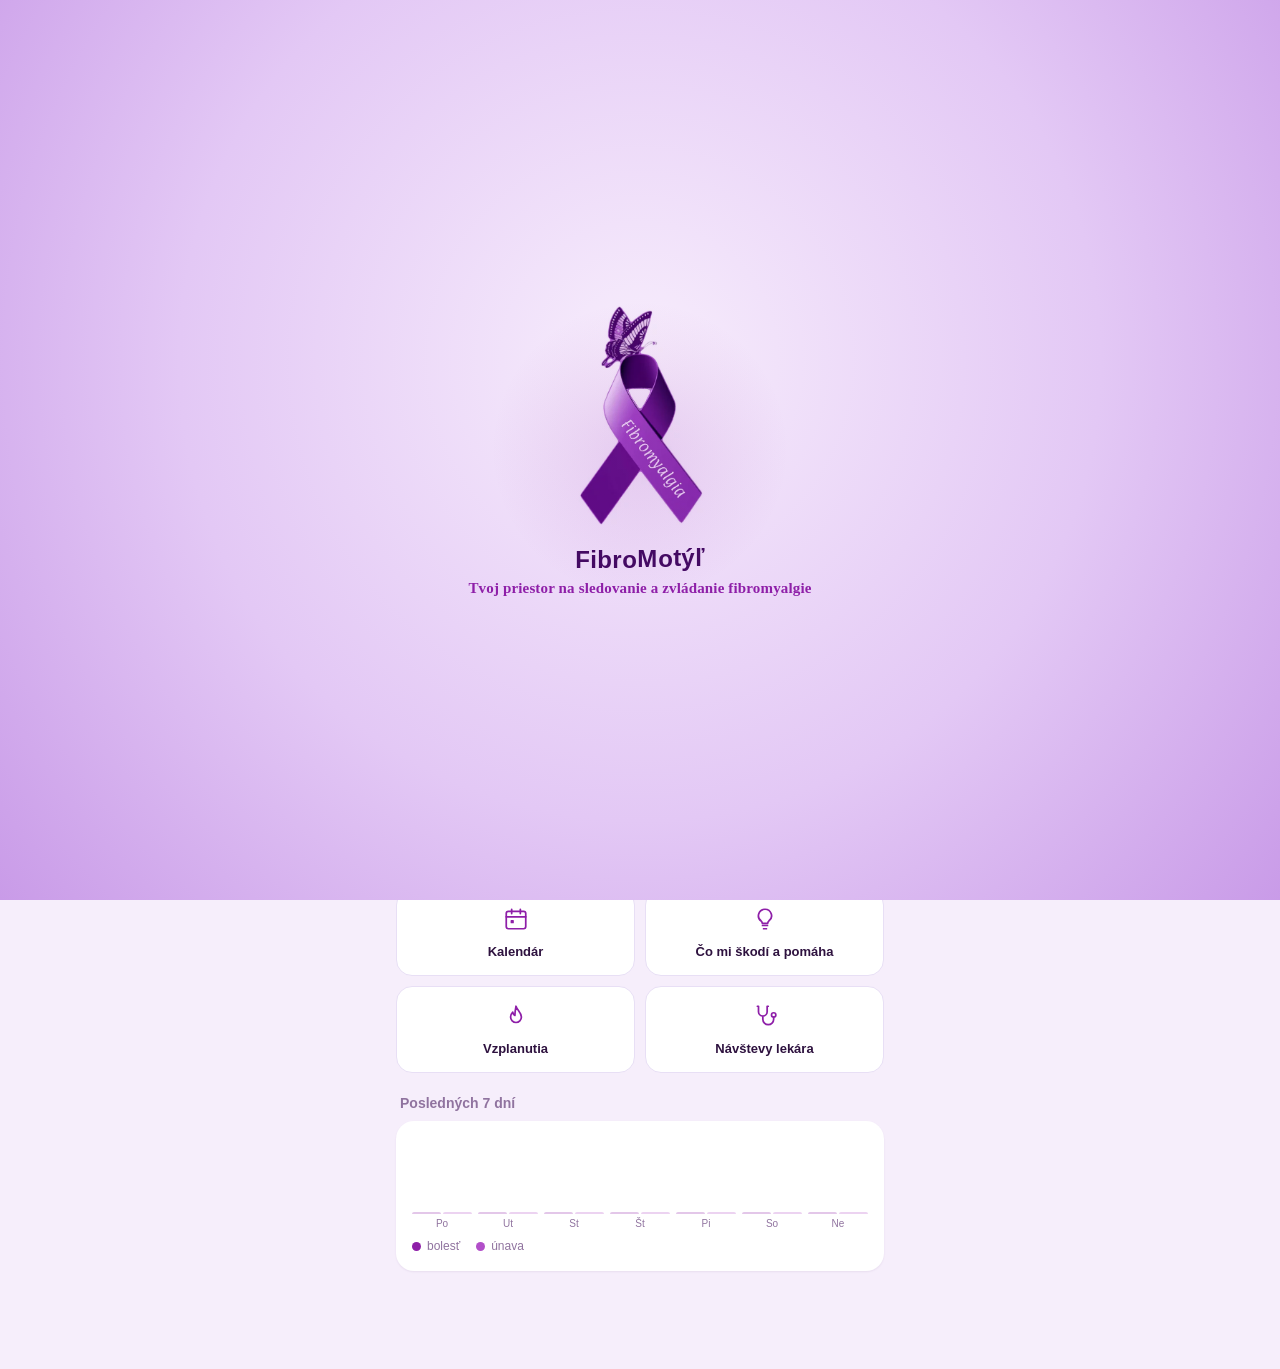
==== commit c8a13769: "FibroMotýľ: jemné animácie (GSAP) a plynulé skrolovanie na počítači (Lenis) Knižnice sú uložené v pr" ====
--- a/index.html
+++ b/index.html
@@ -7,6 +7,7 @@
 <link rel="manifest" href="manifest.json">
 <meta name="theme-color" content="#440A63">
 <link rel="apple-touch-icon" href="icon-192.png">
+<link rel="stylesheet" href="vendor/lenis.css">
 <style>
   :root{
     --bg: #F6EEFB;
@@ -2446,5 +2447,70 @@
   });
 }
 </script>
+<script src="vendor/gsap.min.js"></script>
+<script src="vendor/lenis.min.js"></script>
+<script>
+/* ---------- animácie (GSAP + Lenis, efekty v štýle React Bits) ---------- */
+(function(){
+  if(!window.gsap) return; // bez knižníc appka funguje ako doteraz
+  if(matchMedia('(prefers-reduced-motion: reduce)').matches) return;
+
+  // Plynulé skrolovanie (Lenis) len na počítači s myšou, na mobile ostáva prirodzené
+  let lenis = null;
+  if(window.Lenis && matchMedia('(hover: hover) and (pointer: fine)').matches){
+    lenis = new Lenis({ prevent: (node)=> !!node.closest('#quickSheet') });
+    gsap.ticker.add((t)=> lenis.raf(t*1000));
+    gsap.ticker.lagSmoothing(0);
+  }
+
+  // Úvodná obrazovka: písmená nadpisu naskakujú postupne (ako React Bits SplitText)
+  const splashTitle = document.querySelector('#splash h2');
+  if(splashTitle && !splashEl.classList.contains('hide')){
+    const txt = splashTitle.textContent;
+    splashTitle.setAttribute('aria-label', txt);
+    splashTitle.textContent = '';
+    [...txt].forEach(ch=>{
+      const s = document.createElement('span');
+      s.textContent = ch; s.style.display = 'inline-block'; s.setAttribute('aria-hidden','true');
+      splashTitle.appendChild(s);
+    });
+    splashTitle.style.animation = 'none'; splashTitle.style.opacity = 1;
+    gsap.from(splashTitle.children, { y:18, opacity:0, duration:.6, ease:'back.out(1.7)', stagger:.045, delay:1.5 });
+  }
+
+  // Obrazovky: kartičky sa jemne vysunú jedna po druhej (ako React Bits AnimatedContent)
+  function revealView(view){
+    const el = document.getElementById('view-'+view);
+    if(!el) return;
+    const items = [...el.querySelectorAll(':scope > .card, :scope > .section-title, :scope > .tool-grid > .tool-card, :scope > div > .card')].slice(0,14);
+    gsap.fromTo(items, { opacity:0, y:14 }, { opacity:1, y:0, duration:.45, ease:'power2.out', stagger:.04, overwrite:true, clearProps:'transform,opacity' });
+  }
+  const origGoto = goto;
+  goto = function(view){
+    origGoto(view);
+    if(lenis) lenis.scrollTo(0, { immediate:true });
+    revealView(view);
+  };
+
+  // Graf za 7 dní: stĺpce vyrastú zdola
+  const origRenderTrend = renderTrend;
+  renderTrend = function(entries){
+    origRenderTrend(entries);
+    gsap.from('#trendChart .bar', { scaleY:0, transformOrigin:'bottom', duration:.6, ease:'power3.out', stagger:.03 });
+  };
+
+  // Rýchly záznam: panel sa vysunie zdola
+  const quickSheet = document.getElementById('quickSheet');
+  new MutationObserver(()=>{
+    if(quickSheet.hidden) return;
+    gsap.fromTo(quickSheet, { backgroundColor:'rgba(30,10,45,0)' }, { backgroundColor:'rgba(30,10,45,.45)', duration:.3, clearProps:'backgroundColor' });
+    gsap.fromTo(quickSheet.querySelector('.sheet'), { y:'100%' }, { y:0, duration:.45, ease:'power3.out', clearProps:'transform' });
+  }).observe(quickSheet, { attributes:true, attributeFilter:['hidden'] });
+
+  // Prvé načítanie
+  renderTrend(loadHistory());
+  revealView('home');
+})();
+</script>
 </body>
 </html>
--- a/vendor/lenis.css
+++ b/vendor/lenis.css
@@ -0,0 +1 @@
+html.lenis,html.lenis body{height:auto}.lenis:not(.lenis-autoToggle).lenis-stopped{overflow:clip}.lenis [data-lenis-prevent],.lenis [data-lenis-prevent-wheel],.lenis [data-lenis-prevent-touch]{overscroll-behavior:contain}.lenis.lenis-smooth iframe{pointer-events:none}.lenis.lenis-autoToggle{transition-property:overflow;transition-duration:1ms;transition-behavior:allow-discrete}
